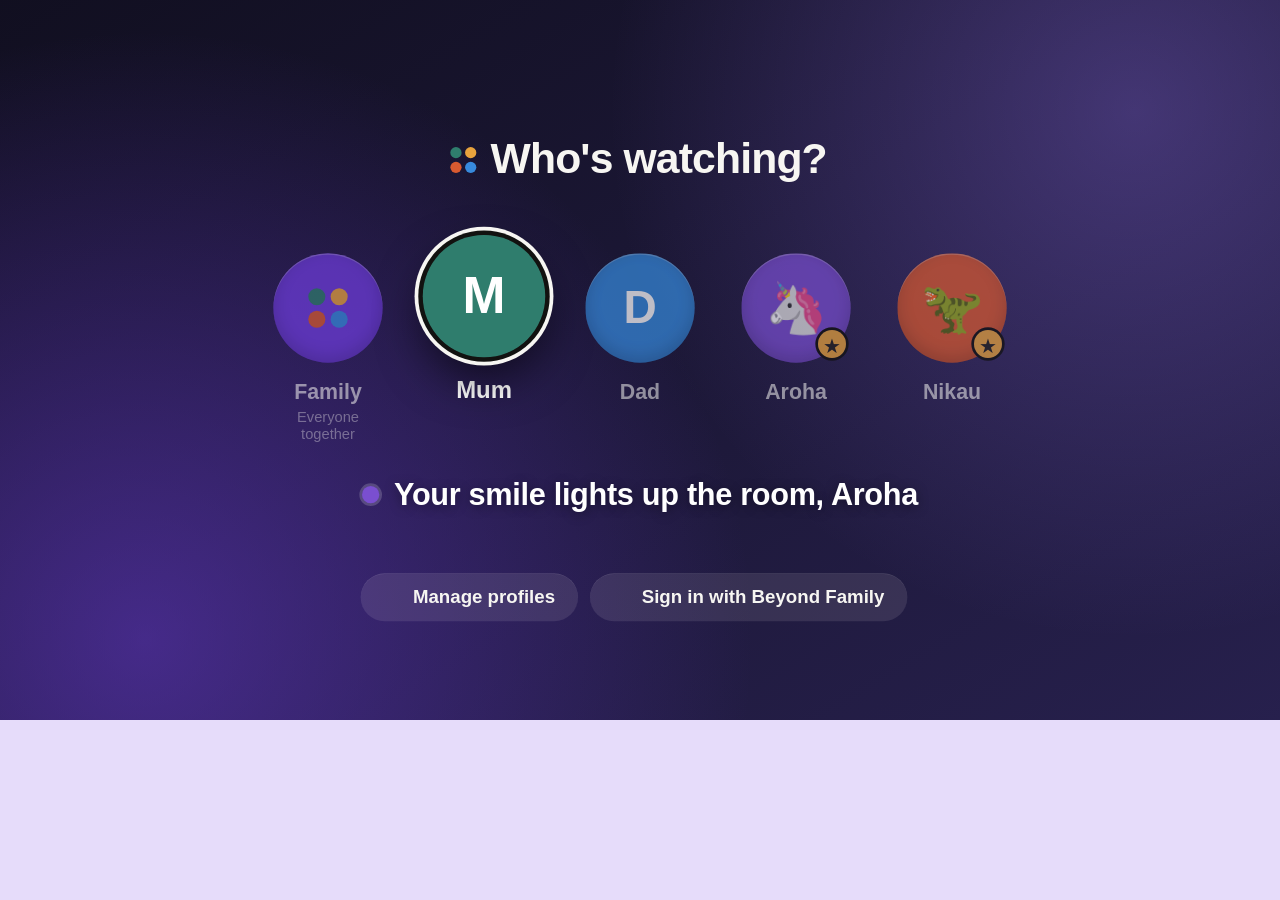
==== web/index.html @ 07143faf "Our week: a Sunday family recap on the TV, with a thank you for Mum (ADR 0075) Points and chore star" ====
<!doctype html>
<html lang="en">
<head>
<meta charset="utf-8">
<meta name="viewport" content="width=1920, height=1080">
<title>Beyond™ TV</title>
<link rel="stylesheet" href="home.css">
<link rel="stylesheet" href="beyond.css">
<link rel="stylesheet" href="table.css">
</head>
<body>
<div id="stage">
  <div id="sky" class="layer">
    <div class="grad day"></div>
    <div class="grad night"></div>
    <canvas id="bgA" width="48" height="27"></canvas>
    <canvas id="bgB" width="48" height="27"></canvas>
    <div class="veil"></div>
    <div class="sparks"><i class="s0" style="left:1636px;top:356px;-webkit-animation-delay:-8.0s;animation-delay:-8.0s"></i><i class="s1" style="left:211px;top:77px;-webkit-animation-delay:-5.3s;animation-delay:-5.3s"></i><i class="s2" style="left:907px;top:448px;-webkit-animation-delay:-4.8s;animation-delay:-4.8s"></i><i class="s0" style="left:306px;top:803px;-webkit-animation-delay:-1.7s;animation-delay:-1.7s"></i><i class="s1" style="left:950px;top:74px;-webkit-animation-delay:-2.0s;animation-delay:-2.0s"></i><i class="s2" style="left:971px;top:983px;-webkit-animation-delay:-0.2s;animation-delay:-0.2s"></i><i class="s0" style="left:215px;top:787px;-webkit-animation-delay:-4.5s;animation-delay:-4.5s"></i><i class="s1" style="left:80px;top:584px;-webkit-animation-delay:-5.6s;animation-delay:-5.6s"></i><i class="s2" style="left:923px;top:427px;-webkit-animation-delay:-6.9s;animation-delay:-6.9s"></i><i class="s0" style="left:461px;top:861px;-webkit-animation-delay:-0.3s;animation-delay:-0.3s"></i><i class="s1" style="left:795px;top:733px;-webkit-animation-delay:-1.5s;animation-delay:-1.5s"></i><i class="s2" style="left:482px;top:812px;-webkit-animation-delay:-3.3s;animation-delay:-3.3s"></i><i class="s0" style="left:1596px;top:940px;-webkit-animation-delay:-3.3s;animation-delay:-3.3s"></i><i class="s1" style="left:1211px;top:348px;-webkit-animation-delay:-5.9s;animation-delay:-5.9s"></i><i class="s2" style="left:683px;top:646px;-webkit-animation-delay:-0.8s;animation-delay:-0.8s"></i><i class="s0" style="left:1010px;top:241px;-webkit-animation-delay:-6.5s;animation-delay:-6.5s"></i><i class="s1" style="left:1249px;top:870px;-webkit-animation-delay:-4.0s;animation-delay:-4.0s"></i><i class="s2" style="left:1355px;top:227px;-webkit-animation-delay:-1.6s;animation-delay:-1.6s"></i></div>
    <svg class="hills" width="1920" height="300" viewBox="0 0 1920 300" preserveAspectRatio="none"><path class="far" d="M0 170 C 220 110 380 120 560 150 S 900 90 1120 120 S 1520 160 1700 110 S 1880 100 1920 120 L1920 300 L0 300 Z"/><path class="near" d="M0 230 C 260 180 460 210 700 200 S 1100 160 1340 190 S 1700 220 1920 180 L1920 300 L0 300 Z"/></svg>
    <div class="lift"></div>
  </div>
  <div id="home" class="layer">
    <div id="top" class="layer">
      <h1 id="title"></h1>
      <div id="tabs"></div>
      <div id="quotes"></div>
      <div id="buttons"></div>
      <div id="cards"></div>
      <div id="clock"><span class="time"></span><span class="date"></span></div>
      <div id="info"></div>
      <div id="kupu"></div>
      <div id="tonight" class="glass"></div>
      <div id="notes"></div>
    </div>
    <div id="platter"></div>
    <div id="tiles"></div>
  </div>
  <div id="drawer" class="layer"></div>
  <div id="apps" class="layer sheet"><h2></h2><div class="grid"></div></div>
  <div id="settings" class="layer sheet"><div class="box"></div></div>
  <div id="shelfedit" class="layer sheet"><div class="box"></div></div>
  <div id="saver" class="layer"></div>
  <div id="toast"></div>
</div>
<script src="config.js"></script>
<script src="coins.js"></script>
<script src="strings.js"></script>
<script src="tv.js"></script>
<script src="ui.js"></script>
<script src="warm.js"></script>
<script src="profiles.js"></script>
<script src="myworld.js"></script>
<script src="plex.js"></script>
<script src="family.js"></script>
<script src="notes.js"></script>
<script src="wall.js"></script>
<script src="ask.js"></script>
<script src="homehub.js"></script>
<script src="music.js"></script>
<script src="zones.js"></script>
<script src="data.js"></script>
<script src="checkin.js"></script>
<script src="chime.js"></script>
<script src="bedtime.js"></script>
<script src="skydata.js"></script>
<script src="sky.js"></script>
<script src="skylook.js"></script>
<script src="party.js"></script>
<script src="karaoke.js"></script>
<script src="livetv.js"></script>
<script src="games.js"></script>
<script src="find.js"></script>
<script src="sfx.js"></script>
<script src="table.js"></script>
<script src="ludo.js"></script>
<script src="chess.js"></script>
<script src="chesscoach.js"></script>
<script src="snap.js"></script>
<script src="laughs.js"></script>
<script src="arcade.js"></script>
<script src="rcland.js"></script>
<script src="builder.js"></script>
<script src="candy.js"></script>
<script src="lights.js"></script>
<script src="lunch.js"></script>
<script src="guides.js"></script>
<script src="tidy.js"></script>
<script src="scores.js"></script>
<script src="chores.js"></script>
<script src="morning.js"></script>
<script src="week.js"></script>
<script src="sleep.js"></script>
<script src="art.js"></script>
<script src="outside.js"></script>
<script src="pets.js"></script>
<script src="kupu.js"></script>
<script src="screentime.js"></script>
<script src="kidpicks.js"></script>
<script src="watched.js"></script>
<script src="home.js"></script>
</body>
</html>
---- web/home.css ----
/*
 * The home screen on a 1920 × 1080 stage, with the Android app's measurements (HomeView): the title and tabs at the top
 * left, icon-only glass buttons at the top right, three picks, and the glass shelf at the bottom; ↓ on the shelf opens
 * the drawer (inputs, shortcuts, weather, prices). Light by day, dark from sunset to sunrise.
 * No CSS variables, grid or backdrop-filter: older LG TVs (webOS 3 and 4) don't have them, and blur is too heavy for
 * their GPUs. Only transform and opacity animate.
 */
@font-face {
  font-family: 'Inter';
  src: url('fonts/InterVariable.ttf') format('truetype');
  font-weight: 100 900;
}
/* Sora: Beyond's display face, for titles and the clock. */
@font-face {
  font-family: 'Sora';
  src: url('fonts/SoraVariable.ttf') format('truetype');
  font-weight: 100 800;
}
.display { font-family: 'Sora', 'Inter', 'LG Smart UI', 'Helvetica Neue', Arial, sans-serif; }

html, body {
  margin: 0;
  padding: 0;
  width: 100%;
  height: 100%;
  overflow: hidden;
  background: #E6DCFA;
}

body {
  font-family: 'Inter', 'LG Smart UI', 'Helvetica Neue', Arial, sans-serif;
  color: #22221F;
  -webkit-font-smoothing: antialiased;
  cursor: default;
}

button { font: inherit; color: inherit; background: none; border: 0; padding: 0; margin: 0; outline: none; }

#stage {
  position: absolute;
  left: 0;
  top: 0;
  width: 1920px;
  height: 1080px;
  overflow: hidden;
  -webkit-transform-origin: 0 0;
  transform-origin: 0 0;
}

.layer { position: absolute; left: 0; top: 0; width: 1920px; height: 1080px; }

/* Symbols: Material Symbols as white PNGs, tinted by the background color. */
.sym {
  display: inline-block;
  -webkit-mask-size: contain;
  -webkit-mask-repeat: no-repeat;
  -webkit-mask-position: center;
  background-color: currentColor;
}

/* MARK: - Background: the first pick's photo, very blurred and almost white (almost black at night). */

#sky { background: #E6DCFA; }
#sky .grad { position: absolute; left: 0; top: 0; width: 100%; height: 100%; -webkit-transition: opacity 2s; transition: opacity 2s; }
/* Beyond's purple: soft white to lilac by day with violet light pooling in the corners; ink to plum at night. */
#sky .day {
  background: -webkit-radial-gradient(14% 92%, circle, rgba(110, 61, 219, 0.42), rgba(110, 61, 219, 0) 50%),
              -webkit-radial-gradient(88% 12%, circle, rgba(158, 123, 255, 0.45), rgba(158, 123, 255, 0) 42%),
              -webkit-linear-gradient(-60deg, #F6F2FF, #D3C2F7);
  background: radial-gradient(circle at 14% 92%, rgba(110, 61, 219, 0.42), rgba(110, 61, 219, 0) 50%),
              radial-gradient(circle at 88% 12%, rgba(158, 123, 255, 0.45), rgba(158, 123, 255, 0) 42%),
              linear-gradient(150deg, #F6F2FF, #D3C2F7);
}
#sky .night {
  background: -webkit-radial-gradient(14% 92%, circle, rgba(110, 61, 219, 0.5), rgba(110, 61, 219, 0) 50%),
              -webkit-radial-gradient(88% 12%, circle, rgba(158, 123, 255, 0.32), rgba(158, 123, 255, 0) 42%),
              -webkit-linear-gradient(-60deg, #0D0C18, #2C2458);
  background: radial-gradient(circle at 14% 92%, rgba(110, 61, 219, 0.5), rgba(110, 61, 219, 0) 50%),
              radial-gradient(circle at 88% 12%, rgba(158, 123, 255, 0.32), rgba(158, 123, 255, 0) 42%),
              linear-gradient(150deg, #0D0C18, #2C2458);
  opacity: 0;
}
/* Sparkles: tiny specks that drift up and twinkle (violet by day, white at night). Only transform and opacity move. */
#sky .sparks { position: absolute; left: 0; top: 0; width: 100%; height: 100%; overflow: hidden; }
#sky .sparks i {
  position: absolute; width: 6px; height: 6px; border-radius: 50%; background: #6E3DDB; opacity: 0;
  -webkit-animation: btv-spark 9s ease-in-out infinite; animation: btv-spark 9s ease-in-out infinite;
}
#sky .sparks i.s1 { width: 4px; height: 4px; background: #9E7BFF; -webkit-animation-duration: 12s; animation-duration: 12s; }
#sky .sparks i.s2 { width: 10px; height: 10px; background: #FFF; box-shadow: 0 0 12px 3px rgba(158, 123, 255, 0.6); -webkit-animation-duration: 15s; animation-duration: 15s; }
.night #sky .sparks i { background: #FFF; }
.night #sky .sparks i.s1 { background: #C9B6FF; }
@-webkit-keyframes btv-spark {
  0% { opacity: 0; -webkit-transform: translate3d(0, 0, 0) scale(0.6); }
  30% { opacity: 0.75; }
  50% { opacity: 0.25; -webkit-transform: translate3d(10px, -40px, 0) scale(1); }
  70% { opacity: 0.7; }
  100% { opacity: 0; -webkit-transform: translate3d(-6px, -90px, 0) scale(0.6); }
}
@keyframes btv-spark {
  0% { opacity: 0; transform: translate3d(0, 0, 0) scale(0.6); }
  30% { opacity: 0.75; }
  50% { opacity: 0.25; transform: translate3d(10px, -40px, 0) scale(1); }
  70% { opacity: 0.7; }
  100% { opacity: 0; transform: translate3d(-6px, -90px, 0) scale(0.6); }
}
#sky canvas { position: absolute; left: -4%; top: -4%; width: 108%; height: 108%; opacity: 0; -webkit-transition: opacity 0.8s; transition: opacity 0.8s; }
#sky canvas.on { opacity: 1; }
#sky .veil { position: absolute; left: 0; top: 0; width: 100%; height: 100%; background: rgba(244, 240, 255, 0.74); -webkit-transition: background-color 2s, opacity 0.8s; transition: background-color 2s, opacity 0.8s; opacity: 0.2; }
/* The veil softens a photo; with no photo the purple shows through nearly whole. */
#sky canvas.on ~ .veil { opacity: 1; }
#sky .lift { position: absolute; left: 0; top: 0; width: 100%; height: 100%; background: #FFF; opacity: 0; -webkit-transition: opacity 0.45s, background-color 2s; transition: opacity 0.45s, background-color 2s; }
.night #sky .day { opacity: 0; }
.night #sky .night { opacity: 1; }
.night #sky .veil { background: rgba(13, 12, 24, 0.78); }
.night #sky .lift { background: #000; }
.drawer-open #sky .lift { opacity: 0.32; }
.night.drawer-open #sky .lift { opacity: 0.42; }

/* MARK: - Moving parts: the top fades and everything rises when the drawer opens. */

/* Each part is its own stack, so a focused tile (z-index) never shows over the drawer, a sheet or the screensaver. */
#home { z-index: 1; }
#drawer { z-index: 2; }
.sheet { z-index: 3; }
#saver { z-index: 4; }

#home, #drawer {
  -webkit-transition: -webkit-transform 0.55s cubic-bezier(0.32, 0.72, 0.2, 1), opacity 0.4s;
  transition: transform 0.55s cubic-bezier(0.32, 0.72, 0.2, 1), opacity 0.4s;
}
.drawer-open #home { -webkit-transform: translateY(-560px); transform: translateY(-560px); }
#top { -webkit-transition: opacity 0.3s; transition: opacity 0.3s; }
.drawer-open #top { opacity: 0; }
#drawer { -webkit-transform: translateY(560px); transform: translateY(560px); opacity: 0; }
.drawer-open #drawer { -webkit-transform: none; transform: none; opacity: 1; }

/* MARK: - Title and tabs */

#title {
  position: absolute;
  left: 76px;
  top: 52px;
  margin: 0;
  font-size: 76px;
  font-weight: 600;
  letter-spacing: 0.004em;
  line-height: 1;
  white-space: nowrap;
  color: #22221F;
  -webkit-transition: color 2s;
  transition: color 2s;
}

#tabs { position: absolute; left: 54px; top: 158px; height: 68px; white-space: nowrap; }
.tab {
  position: relative;
  display: inline-block;
  height: 68px;
  padding: 0 26px;
  margin-right: 4px;
  border-radius: 34px;
  font-size: 30px;
  font-weight: 500;
  line-height: 68px;
  color: #55534B;
  -webkit-transition: -webkit-transform 0.3s cubic-bezier(0.2, 0.9, 0.3, 1.2), background-color 0.25s, box-shadow 0.3s, color 0.25s;
  transition: transform 0.3s cubic-bezier(0.2, 0.9, 0.3, 1.2), background-color 0.25s, box-shadow 0.3s, color 0.25s;
}
.tab.on { font-weight: 600; color: #22221F; }
.tab.focus {
  background: #FFF;
  color: #22221F;
  -webkit-transform: scale(1.05);
  transform: scale(1.05);
  box-shadow: 0 8px 26px rgba(0, 0, 0, 0.22);
}
.night #title, .night .tab.on { color: #F7F6F2; }
.night .tab { color: rgba(247, 246, 242, 0.62); }
.night .tab.focus { color: #22221F; box-shadow: 0 8px 26px rgba(0, 0, 0, 0.4); }

/* Crypto quotes at the right end of the tab row: a quiet detail. */
#quotes {
  position: absolute;
  right: 80px;
  top: 178px;
  height: 28px;
  font-size: 21px;
  line-height: 28px;
  color: #8A877D;
  white-space: nowrap;
  -webkit-transition: opacity 0.25s;
  transition: opacity 0.25s;
  font-feature-settings: 'tnum';
}
#quotes .q { display: inline-block; margin-left: 24px; }
#quotes .kupu b { font-weight: 600; color: #55534B; }
.night #quotes .kupu b { color: rgba(247, 246, 242, 0.85); }
#quotes svg { width: 15px; height: 15px; vertical-align: -1px; margin-right: 6px; fill: rgba(138, 135, 125, 0.7); }
#quotes.hide { opacity: 0; }
.night #quotes { color: rgba(247, 246, 242, 0.62); }
.night #quotes svg { fill: rgba(247, 246, 242, 0.55); }

/* Live TV, HDMI Inputs and Settings: glass circles; the focused one turns white, with its name below. */
.round {
  position: absolute;
  top: 69px;
  width: 68px;
  height: 68px;
  border-radius: 34px;
  background: -webkit-linear-gradient(top, rgba(255, 255, 255, 0.78), rgba(255, 255, 255, 0.5));
  background: linear-gradient(rgba(255, 255, 255, 0.78), rgba(255, 255, 255, 0.5));
  box-shadow: 0 6px 26px rgba(0, 0, 0, 0.1), inset 0 1px 0 rgba(255, 255, 255, 0.9), inset 0 0 0 1px rgba(255, 255, 255, 0.5);
  color: #22221F;
  -webkit-transition: -webkit-transform 0.3s cubic-bezier(0.2, 0.9, 0.3, 1.2), box-shadow 0.3s, background-color 0.25s;
  transition: transform 0.3s cubic-bezier(0.2, 0.9, 0.3, 1.2), box-shadow 0.3s, background-color 0.25s;
}
.round .sym { position: absolute; left: 20px; top: 20px; width: 28px; height: 28px; }
.round.focus { background: #FFF; -webkit-transform: scale(1.1); transform: scale(1.1); box-shadow: 0 14px 30px rgba(0, 0, 0, 0.24); }
.round .tip {
  position: absolute;
  top: 88px;
  left: 50%;
  width: 300px;
  margin-left: -150px;
  text-align: center;
  font-size: 23px;
  font-weight: 600;
  white-space: nowrap;
  opacity: 0;
  -webkit-transition: opacity 0.2s;
  transition: opacity 0.2s;
}
.round.me { width: auto; padding-right: 26px; white-space: nowrap; }
.round.me .who { display: inline-block; vertical-align: top; line-height: 68px; margin-left: 10px; font-size: 26px; font-weight: 600; }
.round.last .tip { left: auto; right: -10px; margin-left: 0; text-align: right; }
.round.focus .tip { opacity: 1; }
.night .round {
  background: -webkit-linear-gradient(top, rgba(44, 44, 40, 0.8), rgba(20, 20, 18, 0.62));
  background: linear-gradient(rgba(44, 44, 40, 0.8), rgba(20, 20, 18, 0.62));
  box-shadow: 0 6px 26px rgba(0, 0, 0, 0.3), inset 0 1px 0 rgba(255, 255, 255, 0.14), inset 0 0 0 1px rgba(255, 255, 255, 0.08);
  color: rgba(255, 255, 255, 0.92);
}
.night .round.focus { background: #FFF; color: #22221F; }
.night .round.focus .tip { color: #F7F6F2; }

/* MARK: - Picks: a wide card and two tall ones; focused, a card grows 5%, rises and its edge lights up. */

.card {
  position: absolute;
  top: 262px;
  height: 442px;
  -webkit-transition: -webkit-transform 0.32s cubic-bezier(0.2, 0.9, 0.3, 1.15);
  transition: transform 0.32s cubic-bezier(0.2, 0.9, 0.3, 1.15);
}
.card .img {
  position: absolute;
  left: 0;
  top: 0;
  width: 100%;
  height: 100%;
  border-radius: 18px;
  overflow: hidden;
  background-color: #E4E1D8;
  background-size: cover;
  background-position: center;
  box-shadow: 0 10px 30px rgba(0, 0, 0, 0.14);
  -webkit-transition: box-shadow 0.32s;
  transition: box-shadow 0.32s;
}
.card .img::after {
  content: '';
  position: absolute;
  left: 0;
  top: 0;
  right: 0;
  bottom: 0;
  border-radius: 18px;
  box-shadow: inset 0 0 0 2.5px rgba(255, 255, 255, 0.85);
  background: -webkit-linear-gradient(-60deg, rgba(255, 255, 255, 0.22), rgba(255, 255, 255, 0) 55%);
  background: linear-gradient(150deg, rgba(255, 255, 255, 0.22), rgba(255, 255, 255, 0) 55%);
  opacity: 0;
  -webkit-transition: opacity 0.25s;
  transition: opacity 0.25s;
}
.card.focus { -webkit-transform: translateY(-6px) scale(1.05); transform: translateY(-6px) scale(1.05); z-index: 2; }
.card.focus .img { box-shadow: 0 24px 46px rgba(0, 0, 0, 0.34); }
.card.focus .img::after { opacity: 1; }
.card .name {
  position: absolute;
  left: 0;
  top: 464px;
  max-width: 100%;
  overflow: hidden;
  text-overflow: ellipsis;
  white-space: nowrap;
  font-size: 31px;
  font-weight: 600;
  letter-spacing: 0.012em;
  color: #22221F;
  -webkit-transition: color 2s;
  transition: color 2s;
}
.card .meta {
  position: absolute;
  left: 0;
  top: 506px;
  max-width: 100%;
  overflow: hidden;
  text-overflow: ellipsis;
  white-space: nowrap;
  font-size: 25px;
  font-weight: 500;
  color: #55534B;
}
.night .card .img { background-color: #2E2E2A; box-shadow: 0 10px 30px rgba(0, 0, 0, 0.32); }
.night .card .name { color: #F7F6F2; }
.night .card .meta { color: rgba(247, 246, 242, 0.62); }

/* Without a TMDB key (or picks yet): the date and the time instead of the cards. */
#clock {
  position: absolute;
  left: 76px;
  top: 300px;
  font-size: 176px;
  font-weight: 200;
  letter-spacing: -0.01em;
  line-height: 1;
  color: #22221F;
  display: none;
}
#clock .date { display: block; font-size: 40px; font-weight: 500; letter-spacing: 0; margin-top: 18px; color: #55534B; }
.no-picks #clock { display: block; }
.night #clock { color: #F7F6F2; }
.night #clock .date { color: rgba(247, 246, 242, 0.62); }

/* MARK: - Shelf: the glass bar with the apps, each in its brand color; focused, a tile grows 20% and rises. */

#platter {
  position: absolute;
  top: 814px;
  height: 206px;
  border-radius: 62px;
  background: -webkit-linear-gradient(top, rgba(255, 255, 255, 0.62), rgba(255, 255, 255, 0.4));
  background: linear-gradient(rgba(255, 255, 255, 0.62), rgba(255, 255, 255, 0.4));
  box-shadow: 0 18px 40px rgba(0, 0, 0, 0.12), inset 0 1.5px 0 rgba(255, 255, 255, 0.95), inset 0 0 0 1px rgba(255, 255, 255, 0.55);
}
.night #platter {
  background: -webkit-linear-gradient(top, rgba(38, 38, 34, 0.72), rgba(20, 20, 18, 0.6));
  background: linear-gradient(rgba(38, 38, 34, 0.72), rgba(20, 20, 18, 0.6));
  box-shadow: 0 18px 40px rgba(0, 0, 0, 0.32), inset 0 1.5px 0 rgba(255, 255, 255, 0.14), inset 0 0 0 1px rgba(255, 255, 255, 0.08);
}

.tile {
  position: absolute;
  top: 854px;
  height: 126px;
  border-radius: 30px;
  overflow: hidden;
  color: #FFF;
  box-shadow: 0 4px 22px rgba(0, 0, 0, 0.14);
  -webkit-transition: -webkit-transform 0.3s cubic-bezier(0.2, 0.9, 0.3, 1.2), box-shadow 0.3s;
  transition: transform 0.3s cubic-bezier(0.2, 0.9, 0.3, 1.2), box-shadow 0.3s;
}
.tile img { position: absolute; left: 50%; top: 50%; max-width: 78%; max-height: 78%; -webkit-transform: translate(-50%, -50%); transform: translate(-50%, -50%); }
.tile .word {
  position: absolute;
  left: 8%;
  right: 8%;
  top: 50%;
  margin-top: -20px;
  height: 40px;
  line-height: 40px;
  text-align: center;
  font-size: 30px;
  font-weight: 700;
  letter-spacing: -0.01em;
  white-space: nowrap;
  overflow: hidden;
  text-overflow: ellipsis;
}
.tile::after {
  content: '';
  position: absolute;
  left: 0;
  top: 0;
  right: 0;
  height: 50%;
  background: -webkit-linear-gradient(top, rgba(255, 255, 255, 0.1), rgba(255, 255, 255, 0));
  background: linear-gradient(rgba(255, 255, 255, 0.1), rgba(255, 255, 255, 0));
  opacity: 0;
  -webkit-transition: opacity 0.25s;
  transition: opacity 0.25s;
}
.tile.focus { -webkit-transform: scale(1.2); transform: scale(1.2); box-shadow: 0 18px 40px rgba(0, 0, 0, 0.34); z-index: 2; }
.tile.focus::after { opacity: 1; }
.night .tile { box-shadow: 0 4px 22px rgba(0, 0, 0, 0.3); }
/* The app's name under its icon, like an iPad: soft at rest, full ink and a little lower when the icon grows. */
.tile-name {
  position: absolute; height: 30px; line-height: 30px; text-align: center; font-size: 21px; font-weight: 500;
  color: #55534B; white-space: nowrap; overflow: hidden; text-overflow: ellipsis;
  -webkit-transition: -webkit-transform 0.3s cubic-bezier(0.2, 0.9, 0.3, 1.2), color 0.25s;
  transition: transform 0.3s cubic-bezier(0.2, 0.9, 0.3, 1.2), color 0.25s;
}
.tile.focus + .tile-name { color: #22221F; font-weight: 600; -webkit-transform: translateY(14px); transform: translateY(14px); }
.night .tile-name { color: rgba(255, 255, 255, 0.72); }
.night .tile.focus + .tile-name { color: #FFF; }
.night .tile.focus { box-shadow: 0 18px 40px rgba(0, 0, 0, 0.6); }

/* MARK: - Drawer: inputs and shortcuts, weather, prices */

.row-title { position: absolute; top: 494px; font-size: 25px; font-weight: 600; color: #55534B; white-space: nowrap; }
.night .row-title { color: rgba(255, 255, 255, 0.7); }

.glass {
  background: -webkit-linear-gradient(top, rgba(255, 255, 255, 0.86), rgba(255, 255, 255, 0.66));
  background: linear-gradient(rgba(255, 255, 255, 0.86), rgba(255, 255, 255, 0.66));
  box-shadow: 0 10px 30px rgba(0, 0, 0, 0.1), inset 0 1.5px 0 rgba(255, 255, 255, 0.95), inset 0 0 0 1px rgba(255, 255, 255, 0.5);
}
.night .glass {
  background: -webkit-linear-gradient(top, rgba(42, 42, 38, 0.78), rgba(20, 20, 18, 0.64));
  background: linear-gradient(rgba(42, 42, 38, 0.78), rgba(20, 20, 18, 0.64));
  box-shadow: 0 10px 30px rgba(0, 0, 0, 0.3), inset 0 1.5px 0 rgba(255, 255, 255, 0.12), inset 0 0 0 1px rgba(255, 255, 255, 0.07);
}

.key {
  position: absolute;
  top: 540px;
  height: 126px;
  border-radius: 20px;
  text-align: center;
  color: #22221F;
  -webkit-transition: -webkit-transform 0.28s cubic-bezier(0.2, 0.9, 0.3, 1.2), box-shadow 0.28s, background-color 0.2s;
  transition: transform 0.28s cubic-bezier(0.2, 0.9, 0.3, 1.2), box-shadow 0.28s, background-color 0.2s;
}
.key .sym { position: absolute; left: 50%; top: 33px; width: 34px; height: 34px; margin-left: -17px; }
.key .label { position: absolute; left: 8px; right: 8px; top: 82px; font-size: 23px; font-weight: 500; white-space: nowrap; overflow: hidden; text-overflow: ellipsis; }
.key.off { color: #8A877D; }
.key.focus { background: #F7F6F2; color: #22221F; -webkit-transform: scale(1.07); transform: scale(1.07); box-shadow: 0 16px 34px rgba(0, 0, 0, 0.42); z-index: 2; }
.night .key { color: rgba(255, 255, 255, 0.95); }
.night .key.off { color: rgba(255, 255, 255, 0.42); }
.night .key.focus { color: #22221F; }

.panel { position: absolute; top: 708px; height: 300px; border-radius: 30px; overflow: hidden; color: #22221F; }
.night .panel { color: #F7F6F2; }
.panel .head { position: absolute; left: 34px; top: 30px; font-size: 25px; font-weight: 600; color: #55534B; white-space: nowrap; }
.panel .side { position: absolute; right: 34px; top: 33px; font-size: 21px; font-weight: 500; color: #8A877D; white-space: nowrap; }
.night .panel .head { color: rgba(255, 255, 255, 0.7); }
.night .panel .side { color: rgba(255, 255, 255, 0.6); }

#weather .now { position: absolute; left: 34px; top: 82px; height: 100px; white-space: nowrap; }
#weather .now .sym { width: 56px; height: 56px; vertical-align: 12px; margin-right: 18px; }
#weather .now .temp { font-size: 100px; font-weight: 300; line-height: 100px; font-feature-settings: 'tnum'; }
#weather .cond { position: absolute; left: 34px; top: 192px; font-size: 29px; font-weight: 500; white-space: nowrap; }
#weather .range { position: absolute; left: 34px; top: 236px; font-size: 23px; font-weight: 500; color: #55534B; white-space: nowrap; font-feature-settings: 'tnum'; }
#weather .split { position: absolute; left: 391px; top: 34px; bottom: 34px; width: 2px; background: rgba(0, 0, 0, 0.1); }
#weather .hours { position: absolute; left: 422px; right: 30px; top: 74px; height: 140px; }
#weather .hour { position: absolute; top: 0; text-align: center; font-feature-settings: 'tnum'; }
#weather .hour .t { font-size: 22px; font-weight: 500; color: #55534B; }
#weather .hour .sym { display: block; width: 30px; height: 30px; margin: 22px auto 18px; }
#weather .hour .d { font-size: 26px; font-weight: 500; }
#weather .sun { position: absolute; left: 422px; top: 236px; font-size: 23px; font-weight: 500; color: #55534B; white-space: nowrap; }
#weather .sun .sym { width: 22px; height: 22px; vertical-align: -3px; margin-right: 10px; }
#weather .sun span { margin-right: 36px; }
.night #weather .range, .night #weather .hour .t, .night #weather .sun { color: rgba(255, 255, 255, 0.68); }
.night #weather .split { background: rgba(255, 255, 255, 0.14); }

#prices .coin { position: absolute; left: 34px; right: 34px; height: 40px; font-size: 29px; font-weight: 500; white-space: nowrap; }
#prices .coin svg { position: absolute; left: 2px; top: 6px; width: 26px; height: 26px; fill: #55534B; }
#prices .coin .n { position: absolute; left: 50px; top: 0; }
#prices .coin .p { position: absolute; right: 128px; top: 1px; font-size: 26px; font-feature-settings: 'tnum'; }
#prices .coin .c { position: absolute; right: 0; top: 2px; width: 108px; height: 34px; line-height: 34px; border-radius: 17px; text-align: center; font-size: 21px; font-weight: 600; font-feature-settings: 'tnum'; }
#prices .up { color: #248A3D; background: rgba(36, 138, 61, 0.2); }
#prices .down { color: #D70015; background: rgba(215, 0, 21, 0.2); }
.night #prices .coin svg { fill: rgba(255, 255, 255, 0.8); }
.night #prices .up { color: #30D158; background: rgba(48, 209, 88, 0.2); }
.night #prices .down { color: #FF453A; background: rgba(255, 69, 58, 0.2); }

/* MARK: - Sheets over the home screen: All Apps, Settings, Shelf */

.sheet {
  background: rgba(0, 0, 0, 0.66);
  color: #FFF;
  opacity: 0;
  visibility: hidden;
  -webkit-transform: scale(1.04);
  transform: scale(1.04);
  -webkit-transition: opacity 0.35s, -webkit-transform 0.45s cubic-bezier(0.2, 0.9, 0.3, 1), visibility 0s 0.45s;
  transition: opacity 0.35s, transform 0.45s cubic-bezier(0.2, 0.9, 0.3, 1), visibility 0s 0.45s;
}
.sheet.open { opacity: 1; visibility: visible; -webkit-transform: none; transform: none; -webkit-transition-delay: 0s; transition-delay: 0s; }
.sheet h2 { position: absolute; left: 0; right: 0; top: 84px; margin: 0; text-align: center; font-size: 40px; font-weight: 600; }

#apps .grid { position: absolute; left: 0; top: 0; width: 1920px; -webkit-transition: -webkit-transform 0.4s cubic-bezier(0.2, 0.9, 0.3, 1); transition: transform 0.4s cubic-bezier(0.2, 0.9, 0.3, 1); }
.cell { position: absolute; width: 300px; height: 169px; }
.cell .face {
  position: absolute;
  left: 0;
  top: 0;
  width: 300px;
  height: 169px;
  border-radius: 22px;
  overflow: hidden;
  box-shadow: inset 0 0 0 2px rgba(255, 255, 255, 0.08);
  -webkit-transition: -webkit-transform 0.28s cubic-bezier(0.2, 0.9, 0.3, 1.2), box-shadow 0.28s;
  transition: transform 0.28s cubic-bezier(0.2, 0.9, 0.3, 1.2), box-shadow 0.28s;
}
.cell .face img { position: absolute; left: 50%; top: 50%; max-width: 70%; max-height: 60%; -webkit-transform: translate(-50%, -50%); transform: translate(-50%, -50%); }
.cell .face .word { position: absolute; left: 6%; right: 6%; top: 50%; margin-top: -22px; height: 44px; line-height: 44px; text-align: center; font-size: 32px; font-weight: 700; white-space: nowrap; overflow: hidden; text-overflow: ellipsis; color: #FFF; }
.cell .label { position: absolute; left: 0; right: 0; top: 186px; text-align: center; font-size: 24px; font-weight: 500; color: rgba(255, 255, 255, 0.6); white-space: nowrap; overflow: hidden; text-overflow: ellipsis; }
.cell.focus .face { -webkit-transform: scale(1.08); transform: scale(1.08); box-shadow: 0 16px 34px rgba(0, 0, 0, 0.55), inset 0 0 0 2px rgba(255, 255, 255, 0.4); }
.cell.focus .label { color: #FFF; }

#settings .box, #shelfedit .box {
  position: absolute;
  left: 560px;
  top: 150px;
  width: 800px;
  border-radius: 40px;
  padding: 30px 30px 26px;
  box-sizing: border-box;
  background: -webkit-linear-gradient(top, rgba(40, 40, 36, 0.96), rgba(22, 22, 20, 0.97));
  background: linear-gradient(rgba(40, 40, 36, 0.96), rgba(22, 22, 20, 0.97));
  box-shadow: 0 40px 90px rgba(0, 0, 0, 0.6), inset 0 1px 0 rgba(255, 255, 255, 0.14), inset 0 0 0 1px rgba(255, 255, 255, 0.08);
}
.box .title { font-size: 38px; font-weight: 700; padding: 6px 18px 18px; letter-spacing: -0.01em; }
.box .title .sym { width: 36px; height: 36px; vertical-align: -5px; margin-right: 14px; color: rgba(255, 255, 255, 0.85); }
.box .list { position: relative; overflow: hidden; }
.box .rows { -webkit-transition: -webkit-transform 0.3s cubic-bezier(0.2, 0.9, 0.3, 1); transition: transform 0.3s cubic-bezier(0.2, 0.9, 0.3, 1); }
.box .row { position: relative; height: 70px; margin-bottom: 8px; border-radius: 20px; font-size: 30px; font-weight: 600; line-height: 70px; padding: 0 24px; white-space: nowrap; -webkit-transition: background-color 0.18s; transition: background-color 0.18s; }
.box .row.focus { background: rgba(255, 255, 255, 0.13); box-shadow: inset 0 1px 0 rgba(255, 255, 255, 0.14); }
.box .row .value { position: absolute; right: 24px; top: 0; color: rgba(255, 255, 255, 0.92); font-weight: 500; }
.box .row .value .chev { color: rgba(255, 255, 255, 0.35); margin: 0 10px; }
.box .row.dim { color: rgba(255, 255, 255, 0.4); }
.box .hint { padding: 14px 18px 0; font-size: 22px; font-weight: 500; color: rgba(255, 255, 255, 0.5); }
.toggle { position: absolute; right: 24px; top: 13px; width: 78px; height: 44px; border-radius: 22px; background: #4A4A44; -webkit-transition: background-color 0.2s; transition: background-color 0.2s; }
.toggle::after { content: ''; position: absolute; left: 4px; top: 4px; width: 36px; height: 36px; border-radius: 18px; background: #FFF; box-shadow: 0 2px 6px rgba(0, 0, 0, 0.35); -webkit-transition: -webkit-transform 0.2s; transition: transform 0.2s; }
.toggle.on { background: #6E3DDB; }
.toggle.on::after { -webkit-transform: translateX(34px); transform: translateX(34px); }

/* MARK: - Screensaver: the picks' photos, slowly moving, and a clock */

#saver { background: #000; opacity: 0; visibility: hidden; -webkit-transition: opacity 1.2s, visibility 0s 1.2s; transition: opacity 1.2s, visibility 0s 1.2s; }
#saver.on { opacity: 1; visibility: visible; -webkit-transition-delay: 0s; transition-delay: 0s; }
#saver .photo { position: absolute; left: 0; top: 0; width: 1920px; height: 1080px; background-size: cover; background-position: center; opacity: 0; -webkit-transition: opacity 2.4s, -webkit-transform 24s linear; transition: opacity 2.4s, transform 24s linear; }
#saver .photo.on { opacity: 1; }
#saver .shade { position: absolute; left: 0; right: 0; bottom: 0; height: 520px; background: -webkit-linear-gradient(top, rgba(0, 0, 0, 0), rgba(0, 0, 0, 0.55)); background: linear-gradient(rgba(0, 0, 0, 0), rgba(0, 0, 0, 0.55)); }
#saver .clock {
  position: absolute;
  left: 80px;
  bottom: 90px;
  padding: 26px 46px 30px;
  border-radius: 46px;
  color: #FFF;
  background: -webkit-linear-gradient(top, rgba(255, 255, 255, 0.22), rgba(255, 255, 255, 0.1));
  background: linear-gradient(rgba(255, 255, 255, 0.22), rgba(255, 255, 255, 0.1));
  box-shadow: 0 30px 70px rgba(0, 0, 0, 0.35), inset 0 1.5px 0 rgba(255, 255, 255, 0.4), inset 0 0 0 1px rgba(255, 255, 255, 0.18);
  white-space: nowrap;
}
#saver .clock .time { font-size: 150px; font-weight: 300; line-height: 1; letter-spacing: -0.02em; font-feature-settings: 'tnum'; }
#saver .clock .date { margin-top: 10px; font-size: 34px; font-weight: 500; color: rgba(255, 255, 255, 0.82); }
#saver .clock .kupu { margin-top: 16px; font-size: 26px; font-weight: 500; color: rgba(255, 255, 255, 0.72); }
#saver .clock .kupu b { font-weight: 600; color: #FFF; }
#saver .clock .title { margin-top: 18px; font-size: 26px; font-weight: 500; color: rgba(255, 255, 255, 0.65); }

/* The house noticeboard: today, beside the clock, when the household switched it on in Beyond Family. */
#saver .board {
  position: absolute;
  right: 80px;
  bottom: 90px;
  width: 660px;
  padding: 30px 40px 32px;
  border-radius: 40px;
  color: #FFF;
  opacity: 0;
  background: -webkit-linear-gradient(top, rgba(255, 255, 255, 0.22), rgba(255, 255, 255, 0.1));
  background: linear-gradient(rgba(255, 255, 255, 0.22), rgba(255, 255, 255, 0.1));
  box-shadow: 0 30px 70px rgba(0, 0, 0, 0.35), inset 0 1.5px 0 rgba(255, 255, 255, 0.4), inset 0 0 0 1px rgba(255, 255, 255, 0.18);
  -webkit-transition: opacity 1.2s;
  transition: opacity 1.2s;
}
#saver .board.on { opacity: 1; }
#saver .board .head { font-size: 36px; font-weight: 600; margin-bottom: 14px; }
#saver .board .bday { font-size: 28px; font-weight: 600; color: #F2C27A; margin-bottom: 10px; }
#saver .board .row { position: relative; padding-left: 150px; margin: 8px 0; font-size: 27px; line-height: 1.3; }
#saver .board .when { position: absolute; left: 0; top: 0; width: 118px; color: rgba(255, 255, 255, 0.7); font-feature-settings: 'tnum'; }
#saver .board .dot { position: absolute; left: 124px; top: 12px; width: 14px; height: 14px; border-radius: 7px; }
#saver .board .what { display: block; overflow: hidden; text-overflow: ellipsis; white-space: nowrap; }
#saver .board .more { color: rgba(255, 255, 255, 0.65); }
#saver .board .tea, #saver .board .note { margin-top: 14px; font-size: 26px; line-height: 1.35; color: rgba(255, 255, 255, 0.88); }
#saver .board .tea b, #saver .board .note b { font-weight: 600; color: #FFF; }
#saver .board .note { overflow: hidden; display: -webkit-box; -webkit-line-clamp: 2; -webkit-box-orient: vertical; }

/* MARK: - Toast */

#toast {
  position: absolute;
  left: 50%;
  top: 64px;
  max-width: 820px;
  -webkit-transform: translate(-50%, -16px);
  transform: translate(-50%, -16px);
  padding: 18px 30px;
  border-radius: 32px;
  font-size: 26px;
  font-weight: 500;
  line-height: 1.3;
  color: rgba(255, 255, 255, 0.95);
  background: rgba(20, 20, 18, 0.86);
  box-shadow: 0 16px 40px rgba(0, 0, 0, 0.35), inset 0 1px 0 rgba(255, 255, 255, 0.14);
  opacity: 0;
  -webkit-transition: opacity 0.3s, -webkit-transform 0.3s;
  transition: opacity 0.3s, transform 0.3s;
  z-index: 50;
}
#toast.on { opacity: 1; -webkit-transform: translate(-50%, 0); transform: translate(-50%, 0); }

/* The Magic Remote's pointer: no text selection, no outlines. */
* { -webkit-user-select: none; user-select: none; -webkit-tap-highlight-color: transparent; }

/* MARK: - Beyond: Sora for the big type, and focus is Beyond TV's violet, with a lilac glow. */

#title, #clock, .sheet h2, .box .title, #saver .clock .time, #weather .now .temp {
  font-family: 'Sora', 'Inter', 'LG Smart UI', 'Helvetica Neue', Arial, sans-serif;
}
#title { font-weight: 700; letter-spacing: -0.01em; }
#clock { font-weight: 200; letter-spacing: -0.03em; }
.tab.focus, .round.focus { color: #6135D6; }
.night .tab.focus, .night .round.focus { color: #6135D6; }
.tile.focus { box-shadow: 0 18px 40px rgba(97, 53, 214, 0.38), 0 0 0 4px #F7F6F2, 0 0 0 8px #6E3DDB, 0 0 40px 10px rgba(158, 123, 255, 0.55); }
.night .tile.focus { box-shadow: 0 18px 40px rgba(0, 0, 0, 0.6), 0 0 0 4px #0D0C18, 0 0 0 8px #9E7BFF, 0 0 44px 12px rgba(158, 123, 255, 0.45); }
.card .img::after { box-shadow: inset 0 0 0 4px #6E3DDB; }
.night .card .img::after { box-shadow: inset 0 0 0 4px #9E7BFF; }
.cell.focus .face { box-shadow: 0 16px 34px rgba(0, 0, 0, 0.55), inset 0 0 0 4px #9E7BFF; }

/* The four dots: Beyond's mark, beside the name on the screensaver and in the settings. */
.dots { display: inline-block; position: relative; width: 30px; height: 30px; vertical-align: -4px; }
.dots i { position: absolute; width: 13px; height: 13px; border-radius: 7px; }
.dots i.a { left: 0; top: 0; background: #2F7D6D; }
.dots i.b { right: 0; top: 0; background: #E8A33D; }
.dots i.c { left: 0; bottom: 0; background: #D85A30; }
.dots i.d { right: 0; bottom: 0; background: #378ADD; }
.lockup { font-family: 'Sora', 'Inter', Arial, sans-serif; font-weight: 700; white-space: nowrap; }
.lockup .dots { margin-right: 14px; }
#saver .brand { position: absolute; left: 84px; top: 70px; font-size: 34px; color: rgba(247, 246, 242, 0.92); }
.key.focus { box-shadow: 0 16px 34px rgba(0, 0, 0, 0.42), 0 0 0 4px #9E7BFF; }

/* The four dots on the Talk to Beyond button breathe: six breaths a minute, each dot a little after the one before,
   round the square. Transform and opacity only, so old TVs animate it on the GPU. */
.round .dots { position: absolute; left: 19px; top: 19px; }
.round .dots i { -webkit-animation: btv-breathe 10s ease-in-out infinite; animation: btv-breathe 10s ease-in-out infinite; }
.round .dots i.b { -webkit-animation-delay: 0.9s; animation-delay: 0.9s; }
.round .dots i.d { -webkit-animation-delay: 1.8s; animation-delay: 1.8s; }
.round .dots i.c { -webkit-animation-delay: 2.7s; animation-delay: 2.7s; }
@-webkit-keyframes btv-breathe { 0%, 100% { -webkit-transform: scale(0.9); } 40% { -webkit-transform: scale(1.05); } }
@keyframes btv-breathe { 0%, 100% { transform: scale(0.9); } 40% { transform: scale(1.05); } }
@media (prefers-reduced-motion: reduce) { .round .dots i { -webkit-animation: none; animation: none; } }
.bt-talk { background: rgba(13, 12, 24, 0.94); }
.bt-talk .bt-box { position: absolute; left: 0; right: 0; top: 120px; text-align: center; }
.bt-talk .bt-keyboard { margin: 40px auto 0; }

/* Earn your screen: the jobs still to do before a kid's apps open. */
.bt-jobs { background: rgba(13, 12, 24, 0.94); }
.bt-jobs .bt-box { position: absolute; left: 0; right: 0; top: 140px; text-align: center; }
.bt-jobs-list { margin: 44px auto 0; width: 900px; text-align: left; }
.bt-job {
  margin-top: 16px; padding: 24px 32px 24px 84px; border-radius: 28px; position: relative;
  background: rgba(247, 246, 242, 0.08); font-size: 36px; font-weight: 600; color: #F7F6F2;
}
.bt-job::before {
  content: ''; position: absolute; left: 30px; top: 50%; width: 28px; height: 28px; margin-top: -17px;
  border-radius: 17px; border: 3px solid #9E7BFF;
}
.bt-jobs-foot { margin-top: 44px; text-align: center; }

/* MARK: - Bedtime: one soft violet light on black, growing and shrinking with each breath */
.bt-layer.bt-bed { background: #000; cursor: none; }
.bt-layer.bt-bed::before { display: none; }
.bt-bed .light, .bt-bed .glow { position: absolute; left: 50%; top: 50%; border-radius: 50%; opacity: 0; }
.bt-bed .light {
  width: 420px; height: 420px;
  background: -webkit-radial-gradient(center, circle, rgba(196, 170, 255, 0.95) 0%, rgba(122, 79, 208, 0.75) 45%, rgba(110, 61, 219, 0) 72%);
  background: radial-gradient(circle, rgba(196, 170, 255, 0.95) 0%, rgba(122, 79, 208, 0.75) 45%, rgba(110, 61, 219, 0) 72%);
}
.bt-bed .glow {
  width: 1100px; height: 1100px;
  background: -webkit-radial-gradient(center, circle, rgba(122, 79, 208, 0.35) 0%, rgba(110, 61, 219, 0) 65%);
  background: radial-gradient(circle, rgba(122, 79, 208, 0.35) 0%, rgba(110, 61, 219, 0) 65%);
}
.bt-bed .words {
  position: absolute; left: 0; right: 0; bottom: 170px; text-align: center;
  font-size: 40px; font-weight: 300; letter-spacing: 0.04em; color: #D9CCFF; opacity: 0;
  -webkit-transition: opacity 0.8s; transition: opacity 0.8s;
}
.bt-bed .hold { position: absolute; left: 0; top: 0; width: 1px; height: 1px; }

/* Bedtime's pick (ADR 0063): a sound, how long, then Goodnight. The one picked wears a lilac ring and a tick. */
.bt-bed-pick .bt-box { position: absolute; left: 0; right: 0; top: 110px; text-align: center; }
.bt-bed-pick .moon { font-size: 96px; line-height: 1; margin-bottom: 24px; }
.bt-bed-pick .bt-heading { display: inline-block; }
.bt-bed-pick .bt-sub { max-width: 1100px; margin: 18px auto 0; }
.bt-bed-pick .bt-room-row .bt-button { margin: 0 10px; }
.bt-bed-pick .bt-buttons { margin-top: 60px; text-align: center; }
.bt-button.chosen { box-shadow: inset 0 0 0 3px #9E7BFF; }
.bt-button.chosen.focus { box-shadow: 0 0 0 4px #9E7BFF, 0 16px 34px rgba(0, 0, 0, 0.5); }

/* MARK: - Find (ADR 0062): a microphone that glows while it listens, what was heard, and the matches as big tiles. */
.bt-find .bt-box { position: absolute; left: 120px; right: 120px; top: 90px; text-align: center; }
.bt-find .bt-heading { display: inline-block; }
.bt-find .mic {
  width: 180px; height: 180px; margin: 40px auto 0; border-radius: 90px; background: rgba(110, 61, 219, 0.35);
  -webkit-transition: -webkit-transform 0.6s ease-in-out, background-color 0.3s; transition: transform 0.6s ease-in-out, background-color 0.3s;
}
.bt-find .mic { position: relative; }
.bt-find .mic .sym { position: absolute; left: 50%; top: 50%; margin: -48px 0 0 -48px; background-color: #F7F6F2; }
.bt-find .mic.listening { background: #6E3DDB; -webkit-animation: bt-find-listen 1.6s ease-in-out infinite; animation: bt-find-listen 1.6s ease-in-out infinite; }
@-webkit-keyframes bt-find-listen { 0%, 100% { -webkit-transform: scale(1); } 50% { -webkit-transform: scale(1.12); } }
@keyframes bt-find-listen { 0%, 100% { transform: scale(1); } 50% { transform: scale(1.12); } }
.bt-find .said { margin-top: 30px; min-height: 64px; font-family: 'Sora', 'Inter', sans-serif; font-size: 52px; font-weight: 600; color: #F7F6F2; white-space: nowrap; overflow: hidden; text-overflow: ellipsis; }
.bt-find .said.hint { font-family: 'Inter', sans-serif; font-size: 32px; font-weight: 500; color: rgba(247, 246, 242, 0.62); }
.bt-find .bt-buttons { margin-top: 30px; text-align: center; }
.bt-find .bt-buttons .bt-button { margin: 0 10px; }
.bt-find .results { margin-top: 56px; font-size: 0; white-space: nowrap; }
.bt-find .hit {
  display: inline-block; vertical-align: top; width: 260px; height: 190px; margin: 0 12px; padding: 26px 24px; border-radius: 28px;
  -webkit-box-sizing: border-box; box-sizing: border-box; text-align: left; white-space: normal; background: rgba(247, 246, 242, 0.1);
  -webkit-transition: -webkit-transform 0.25s cubic-bezier(0.2, 0.9, 0.3, 1.2), background-color 0.2s, color 0.2s;
  transition: transform 0.25s cubic-bezier(0.2, 0.9, 0.3, 1.2), background-color 0.2s, color 0.2s;
}
.bt-find .hit .kind { font-size: 22px; font-weight: 600; text-transform: uppercase; letter-spacing: 0.08em; color: #9E7BFF; }
.bt-find .hit .name { margin-top: 14px; font-size: 32px; font-weight: 600; line-height: 1.2; overflow: hidden; max-height: 116px; }
.bt-find .hit.show { background: rgba(110, 61, 219, 0.35); }
.bt-find .hit.focus { background: #F7F6F2; color: #22221F; -webkit-transform: scale(1.06); transform: scale(1.06); box-shadow: 0 0 0 4px #9E7BFF, 0 16px 34px rgba(0, 0, 0, 0.5); }
.bt-find .hit.focus .kind { color: #6135D6; }
.bt-find .none { font-size: 32px; color: rgba(247, 246, 242, 0.62); }

/* MARK: - Party mode */
.bt-layer.bt-party { background: #0D0C18; cursor: none; overflow: hidden; }
.bt-layer.bt-party::before { display: none; }
.bt-party .sweep { position: absolute; left: 50%; top: 50%; width: 0; height: 0; }
.bt-party .beam { position: absolute; left: -520px; top: -520px; width: 1040px; height: 1040px; border-radius: 50%; opacity: 0.6; }
.bt-party .s0 { -webkit-animation: bt-sweep-a 11s ease-in-out infinite alternate; animation: bt-sweep-a 11s ease-in-out infinite alternate; }
.bt-party .s1 { -webkit-animation: bt-sweep-b 13s ease-in-out infinite alternate; animation: bt-sweep-b 13s ease-in-out infinite alternate; }
.bt-party .s2 { -webkit-animation: bt-sweep-c 9s ease-in-out infinite alternate; animation: bt-sweep-c 9s ease-in-out infinite alternate; }
.bt-party .s3 { -webkit-animation: bt-sweep-b 15s ease-in-out -4s infinite alternate-reverse; animation: bt-sweep-b 15s ease-in-out -4s infinite alternate-reverse; }
.bt-party .s4 { -webkit-animation: bt-sweep-a 12s ease-in-out -6s infinite alternate-reverse; animation: bt-sweep-a 12s ease-in-out -6s infinite alternate-reverse; }
.bt-party .s5 { -webkit-animation: bt-sweep-c 14s ease-in-out -3s infinite alternate; animation: bt-sweep-c 14s ease-in-out -3s infinite alternate; }
@-webkit-keyframes bt-sweep-a { 0% { -webkit-transform: translate(-760px, -380px); } 50% { -webkit-transform: translate(300px, 320px); } 100% { -webkit-transform: translate(760px, -300px); } }
@keyframes bt-sweep-a { 0% { transform: translate(-760px, -380px); } 50% { transform: translate(300px, 320px); } 100% { transform: translate(760px, -300px); } }
@-webkit-keyframes bt-sweep-b { 0% { -webkit-transform: translate(700px, 380px); } 50% { -webkit-transform: translate(-400px, -200px); } 100% { -webkit-transform: translate(-700px, 360px); } }
@keyframes bt-sweep-b { 0% { transform: translate(700px, 380px); } 50% { transform: translate(-400px, -200px); } 100% { transform: translate(-700px, 360px); } }
@-webkit-keyframes bt-sweep-c { 0% { -webkit-transform: translate(0, -420px); } 50% { -webkit-transform: translate(-600px, 200px); } 100% { -webkit-transform: translate(500px, 420px); } }
@keyframes bt-sweep-c { 0% { transform: translate(0, -420px); } 50% { transform: translate(-600px, 200px); } 100% { transform: translate(500px, 420px); } }
/* On the beat (0.5 s), once the dancing starts: every other light flares on alternate beats. */
.bt-party.dancing .beam, .bt-party.dancing .words { -webkit-animation: bt-pulse 0.5s ease-out infinite; animation: bt-pulse 0.5s ease-out infinite; }
.bt-party.dancing .beam.odd { -webkit-animation-duration: 1s; animation-duration: 1s; }
@-webkit-keyframes bt-pulse { 0% { -webkit-transform: scale(1.18); opacity: 1; } 100% { -webkit-transform: scale(1); opacity: 0.6; } }
@keyframes bt-pulse { 0% { transform: scale(1.18); opacity: 1; } 100% { transform: scale(1); opacity: 0.6; } }
.bt-party .spark { position: absolute; width: 6px; height: 6px; border-radius: 50%; background: #fff; opacity: 0; -webkit-animation: bt-twinkle 3s ease-in-out infinite; animation: bt-twinkle 3s ease-in-out infinite; }
@-webkit-keyframes bt-twinkle { 0%, 100% { opacity: 0; } 50% { opacity: 0.9; } }
@keyframes bt-twinkle { 0%, 100% { opacity: 0; } 50% { opacity: 0.9; } }
.bt-party .words { position: absolute; left: 0; right: 0; top: 380px; text-align: center; color: #fff; text-shadow: 0 0 30px rgba(0, 0, 0, 0.6); }
.bt-party.dancing .words { opacity: 1; -webkit-animation-name: bt-pulse-words; animation-name: bt-pulse-words; }
@-webkit-keyframes bt-pulse-words { 0% { -webkit-transform: scale(1.05); } 100% { -webkit-transform: scale(1); } }
@keyframes bt-pulse-words { 0% { transform: scale(1.05); } 100% { transform: scale(1); } }
.bt-party .title { font-family: 'Sora', 'Inter', sans-serif; font-weight: 600; font-size: 96px; line-height: 1.1; }
.bt-party .title.big { font-size: 120px; margin-top: 60px; }
.bt-party .name { font-family: 'Sora', 'Inter', sans-serif; font-weight: 600; font-size: 150px; line-height: 1.1; margin-top: 30px; }
.bt-party .hint { position: absolute; left: 0; right: 0; bottom: 70px; text-align: center; font-size: 30px; color: rgba(255, 255, 255, 0.6); -webkit-transition: opacity 1s; transition: opacity 1s; }
.bt-party .hold { position: absolute; left: 0; top: 0; width: 1px; height: 1px; }

/* MARK: - The fine day nudge */
.bt-outside .bt-box { position: absolute; left: 0; right: 0; top: 250px; text-align: center; }
.bt-outside .sun { font-size: 120px; line-height: 1; margin-bottom: 30px; color: #F2C27A; }
.bt-outside .bt-heading { display: inline-block; }
.bt-outside .bt-sub { max-width: 1000px; margin: 18px auto 0; }
.bt-outside .bt-buttons { margin-top: 60px; text-align: center; }

.bt-party-pick .bt-sub.or { margin-top: 56px; }
.bt-karaoke .bt-box { top: 170px; }
.bt-karaoke .mic { width: 180px; height: 180px; line-height: 180px; margin: 0 auto 40px; border-radius: 90px; font-size: 96px; }
.bt-karaoke .who { font-family: Sora, sans-serif; font-weight: 600; font-size: 110px; line-height: 1.1; color: #fff; }
.bt-karaoke .bt-sub.song { font-size: 52px; margin-top: 20px; color: rgba(255,255,255,0.9); }
.bt-karaoke .count { font-size: 36px; margin-top: 40px; color: rgba(255,255,255,0.65); }
.bt-karaoke .bt-buttons { margin-top: 50px; }
.bt-karaoke .after { font-size: 32px; margin-top: 40px; color: rgba(255,255,255,0.55); }
/* Screen time's kind card (screentime.js): the karaoke card's layout, gentler words. */
.bt-timeup .who { font-size: 76px; }
.bt-timeup .bt-sub.song { font-size: 40px; }
.bt-karaoke-player { background: #000; }
.bt-karaoke-player .video { position: absolute; left: 0; top: 0; width: 1920px; height: 1080px; border: 0; }
.bt-karaoke-player .video div, .bt-karaoke-player .video iframe { width: 1920px; height: 1080px; border: 0; }
.bt-karaoke .bt-sub.list { font-size: 30px; margin-bottom: 24px; color: rgba(255,255,255,0.7); }
.bt-karaoke-pick .songs.list { max-height: 560px; overflow: hidden; margin-top: 30px; }
.bt-karaoke-player .hint { position: absolute; right: 48px; top: 36px; font-size: 26px; color: rgba(255,255,255,0.7); opacity: 1; transition: opacity 1s; }
.bt-party-pick .cakes { margin-top: 24px; }
.bt-party-pick .cakes .bt-button { margin-bottom: 20px; }
.bt-games .cakes { max-width: 1500px; margin-left: auto; margin-right: auto; }
/* An even grid: every games button the same width, on one line, however long the name (Bedtime breathing, German, Russian). */
.bt-games .cakes .bt-button { width: 440px; margin: 0 10px 20px; padding: 0 20px; box-sizing: border-box; white-space: nowrap; overflow: hidden; text-overflow: ellipsis; vertical-align: top; }
.bt-karaoke-pick .bt-box { top: 110px; }
/* The Games screen's five rows (since Remote Control Land): a smaller pad on top and wider, closer buttons, so the longest
   name fits and the line about Beyond Family stays on the screen. */
/* The Games screen (ADR 0047): three groups of pictures, five to a row at most. */
.bt-games-hub .gh-top { position: absolute; left: 132px; top: 60px; -webkit-transition: opacity 0.2s; transition: opacity 0.2s; }
/* Four groups since Build it (ADR 0052): more than a screen, so the list slides up to the focused row (games.js). */
.bt-games-hub .gh-groups { position: absolute; left: 126px; top: 166px; -webkit-transition: -webkit-transform 0.25s; transition: transform 0.25s; }
.bt-games-hub .gh-name { font-family: Sora, Inter, sans-serif; font-weight: 600; font-size: 30px; color: rgba(247, 246, 242, 0.75); margin: 0 0 14px 6px; }
.bt-games-hub .gh-row { white-space: nowrap; height: 178px; margin-bottom: 40px; }
.bt-games-hub .gh-tile { display: inline-block; vertical-align: top; position: relative; width: 316px; height: 178px; margin-right: 22px; border-radius: 22px; overflow: hidden;
  background: #2C2458; box-shadow: 0 10px 26px rgba(0, 0, 0, 0.35); -webkit-transition: -webkit-transform 0.2s; transition: transform 0.2s; }
.bt-games-hub .gh-pic { position: absolute; left: 0; top: 0; width: 316px; height: 178px; background-size: 316px 178px; }
.bt-games-hub .gh-label { position: absolute; left: 0; right: 0; bottom: 0; padding: 34px 16px 12px; font-size: 24px; line-height: 1.15; font-weight: 600; color: #fff;
  white-space: normal; background: -webkit-linear-gradient(top, rgba(13, 12, 24, 0), rgba(13, 12, 24, 0.85));
  background: linear-gradient(to bottom, rgba(13, 12, 24, 0), rgba(13, 12, 24, 0.85)); }
.bt-games-hub .gh-tile.focus { -webkit-transform: scale(1.1); transform: scale(1.1); box-shadow: 0 0 0 5px #9E7BFF, 0 18px 40px rgba(0, 0, 0, 0.55); z-index: 2; }
.bt-games-hub .gh-note { margin: -10px 6px 40px; width: 1660px; font-size: 24px; color: rgba(247, 246, 242, 0.6); }
.bt-karaoke-pick .songs { max-width: 1700px; margin-left: auto; margin-right: auto; }
.bt-karaoke-pick .songs .bt-button { margin-bottom: 16px; }
.bt-karaoke-pick .bt-keyboard { margin: 40px auto 0; }
.bt-dinner .bt-buttons { margin-top: 40px; text-align: center; }

/* MARK: - Have the pets been fed? */
.bt-pets .bt-box { position: absolute; left: 0; right: 0; top: 200px; text-align: center; }
.bt-pets .faces { margin-bottom: 44px; }
.bt-pets .pet { display: inline-block; width: 190px; margin: 0 18px; vertical-align: top; }
.bt-pets .pet .avatar { position: relative; margin: 0 auto; }
.bt-pets .pet .name { margin-top: 16px; font-size: 30px; font-weight: 600; color: rgba(247, 246, 242, 0.85); white-space: nowrap; overflow: hidden; text-overflow: ellipsis; }
.bt-pets .bt-heading { display: inline-block; }
.bt-pets .bt-sub { max-width: 1000px; margin: 18px auto 0; }
.bt-pets .bt-buttons { margin-top: 56px; text-align: center; }

/* MARK: - The dinner question */
.bt-dinner .bt-box { position: absolute; left: 120px; right: 120px; top: 110px; text-align: center; }
.bt-dinner .bt-heading { display: inline-block; font-size: 34px; color: rgba(247, 246, 242, 0.75); }
.bt-dinner .question { margin: 30px auto 0; max-width: 1400px; font-size: 76px; font-weight: 600; line-height: 1.15; letter-spacing: -0.01em; }
.bt-dinner .bt-sub { margin-top: 26px; }
.bt-dinner .faces { margin-top: 70px; }
.bt-dinner .face { display: inline-block; vertical-align: top; width: 170px; }
.bt-dinner .face .avatar { position: relative; margin: 0 auto; }
.bt-dinner .face .name { margin-top: 14px; font-size: 28px; font-weight: 600; }
.bt-dinner .answers { margin-top: 60px; font-size: 0; }
.bt-dinner .answer {
  display: inline-block; vertical-align: top; width: 500px; margin: 0 16px 28px; padding: 26px 32px; text-align: left;
  border-radius: 30px; border-left: 10px solid #2F7D6D; background: rgba(255, 255, 255, 0.1);
  opacity: 0; -webkit-transform: translateY(24px); transform: translateY(24px);
  -webkit-transition: opacity 0.6s, -webkit-transform 0.6s; transition: opacity 0.6s, transform 0.6s;
}
.bt-dinner .answer.in { opacity: 1; -webkit-transform: none; transform: none; }
.bt-dinner .answer b { display: block; font-size: 28px; font-weight: 600; color: rgba(247, 246, 242, 0.75); margin-bottom: 8px; }
.bt-dinner .answer span { display: block; font-size: 38px; line-height: 1.25; }
.bt-dinner .hold { position: absolute; left: 0; top: 0; width: 1px; height: 1px; }

/* MARK: - Quiz night (family.js): the dinner question's layout, with four choices and the scores */
.bt-quiz .bt-box { top: 80px; }
.bt-quiz .question { font-size: 64px; }
.bt-quiz .choices { margin-top: 44px; font-size: 0; }
.bt-quiz .choice {
  display: inline-block; vertical-align: top; width: 760px; margin: 0 14px 22px; padding: 22px 30px; text-align: left;
  border-radius: 28px; background: rgba(255, 255, 255, 0.12); -webkit-transition: opacity 0.5s, background-color 0.5s; transition: opacity 0.5s, background-color 0.5s;
}
.bt-quiz .choice b { display: inline-block; width: 64px; font-size: 40px; font-weight: 700; color: rgba(247, 246, 242, 0.6); }
.bt-quiz .choice span { font-size: 42px; font-weight: 600; }
.bt-quiz .choice.right { background: #2F7D6D; }
.bt-quiz .choice.right b { color: #F7F6F2; }
.bt-quiz .choice.wrong { opacity: 0.35; }
.bt-quiz .faces { margin-top: 36px; }
.bt-quiz .face { width: 150px; }
.bt-quiz .scores { margin-top: 36px; font-size: 0; }
.bt-quiz .score {
  display: inline-block; vertical-align: top; min-width: 200px; margin: 0 12px 18px; padding: 16px 28px;
  border-radius: 24px; border-left: 10px solid #2F7D6D; background: rgba(255, 255, 255, 0.1); text-align: left;
}
.bt-quiz .score b { display: block; font-size: 28px; font-weight: 600; color: rgba(247, 246, 242, 0.8); }
.bt-quiz .score span { display: block; font-size: 52px; font-weight: 700; }
.bt-quiz .scores.final { margin-top: 70px; }
.bt-quiz .scores.final .score { min-width: 300px; }

/* Kids' picks (kidpicks.js): a show matched to what they're into, drawn as a big emoji on their colour. */
.card.kidpick .emoji {
  position: absolute;
  left: 0;
  right: 0;
  top: 50%;
  margin-top: -80px;
  font-size: 160px;
  line-height: 160px;
  text-align: center;
  text-shadow: 0 10px 30px rgba(0, 0, 0, 0.3);
}
.bt-likes .bt-box { position: absolute; left: 0; right: 0; top: 140px; text-align: center; }
.bt-likes .bt-heading { display: inline-block; }
.bt-likes .bt-sub { max-width: 1100px; margin: 18px auto 50px; }
.bt-likes .bt-buttons { margin-top: 30px; text-align: center; }

/* The sleep timer's dark screen (where the TV can't be turned off): black, fading in over a few seconds. */
.bt-layer.bt-sleep { background: #000; }
.bt-layer.bt-sleep::before { display: none; }

/* Art mode on the screensaver: the painting fills the screen, with nothing written on it. */
#saver.gallery .brand, #saver.gallery .clock, #saver.gallery .shade, #saver.gallery .board { display: none; }
#saver.gallery .photo { -webkit-transition: opacity 3s; transition: opacity 3s; }
#saver .photo.art { background-color: #0B0A09; }
#saver .photo.art { background-size: cover; background-position: 50% 50%; }

/*
 * MARK: - The new home: a greeting, one line with the time and the weather, the kupu in a chip, Keep watching on
 * little TV screens, Tonight at home at the right, and hills along the bottom of the sky.
 */
#title { top: 56px; font-size: 82px; }
#info { position: absolute; left: 80px; top: 162px; font-size: 31px; font-weight: 500; color: #55534B; white-space: nowrap; }
#info .time { font-weight: 700; color: #22221F; }
.night #info { color: rgba(247, 246, 242, 0.78); }
.night #info .time { color: #F7F6F2; }
#kupu {
  position: absolute; left: 76px; top: 214px; height: 50px; padding: 0 24px; border-radius: 25px;
  font-size: 24px; line-height: 50px; white-space: nowrap; color: #55534B; display: none;
  background: rgba(255, 255, 255, 0.55); box-shadow: inset 0 0 0 1px rgba(255, 255, 255, 0.7);
}
#kupu.on { display: block; }
#kupu b { font-weight: 700; color: #22221F; margin-right: 12px; }
.night #kupu { color: rgba(247, 246, 242, 0.72); background: rgba(255, 255, 255, 0.07); box-shadow: inset 0 0 0 1px rgba(255, 255, 255, 0.12); }
.night #kupu b { color: #F7F6F2; }

#tabs { top: 296px; }
#quotes { top: 316px; right: 680px; }

/* The cards as TV screens on a stand: a dark bezel round the picture. */
.card.screen { top: 384px; width: 360px; height: 203px; }
.card.screen .img { border-radius: 16px; box-shadow: 0 0 0 6px #15131F, 0 14px 34px rgba(0, 0, 0, 0.28); }
.card.screen .img::after { border-radius: 16px; }
.card.screen .stand {
  position: absolute; left: 50%; top: 213px; width: 96px; height: 10px; margin-left: -48px; border-radius: 5px;
  background: #15131F; opacity: 0.55;
}
.card.screen .name { top: 240px; font-size: 28px; }
.card.screen .meta { top: 280px; font-size: 23px; }
.card.screen.focus { -webkit-transform: translateY(-6px) scale(1.06); transform: translateY(-6px) scale(1.06); }
.card.screen.focus .img {
  box-shadow: 0 0 0 6px #15131F, 0 0 0 10px #F7F6F2, 0 0 0 14px #6E3DDB, 0 0 46px 12px rgba(158, 123, 255, 0.5), 0 24px 46px rgba(0, 0, 0, 0.34);
}
.card .img.face img { position: absolute; left: 50%; top: 50%; max-width: 46%; max-height: 46%; -webkit-transform: translate(-50%, -50%); transform: translate(-50%, -50%); }
.card .img.face .word { position: absolute; left: 8%; right: 8%; top: 50%; margin-top: -20px; text-align: center; font-weight: 700; color: #FFF; white-space: nowrap; overflow: hidden; }
.card .img .when {
  position: absolute; left: 14px; top: 14px; padding: 0 14px; height: 36px; border-radius: 18px;
  font-size: 19px; font-weight: 600; line-height: 36px; color: #FFF; background: rgba(13, 12, 24, 0.72);
}
/* Continue: the first of Keep watching, where the home screen opens (ADR 0058). */
.card .img .when.go { background: #6E3DDB; }
/* A Live TV channel in Keep watching: its logo, whole, on the dark screen. */
.card .img.logo { background-color: #15131F; background-size: auto 66%; background-repeat: no-repeat; }
/* A play button, shown on the focused screen. */
.card .img .play {
  position: absolute; right: 16px; bottom: 16px; width: 58px; height: 58px; border-radius: 29px; background: #FFF;
  box-shadow: 0 6px 18px rgba(0, 0, 0, 0.35); opacity: 0; -webkit-transition: opacity 0.25s; transition: opacity 0.25s;
}
.card .img .play::after {
  content: ''; position: absolute; left: 23px; top: 18px; width: 0; height: 0;
  border-top: 11px solid transparent; border-bottom: 11px solid transparent; border-left: 17px solid #6135D6;
}
.card.focus .img .play { opacity: 1; }
.card.kidpick .img .play { display: none; }

.no-picks #clock { top: 392px; font-size: 150px; }
.no-picks #clock .date { display: none; }

/* Tonight at home: Beyond Family's badge when linked, then a few lines about today. */
#tonight {
  position: absolute; left: 1300px; top: 296px; width: 540px; padding: 26px 30px 14px; border-radius: 36px;
  -webkit-box-sizing: border-box; box-sizing: border-box; display: none;
}
#tonight.on { display: block; }
#tonight .family { position: relative; height: 64px; margin-bottom: 18px; padding-bottom: 18px; border-bottom: 1px solid rgba(34, 34, 31, 0.1); }
#tonight .family .live { position: absolute; left: 0; top: 25px; width: 12px; height: 12px; border-radius: 6px; background: #2FBF71; box-shadow: 0 0 10px 2px rgba(47, 191, 113, 0.6); }
#tonight .family .dots { position: absolute; left: 26px; top: 16px; }
#tonight .family .words { position: absolute; left: 72px; top: 4px; right: 150px; white-space: nowrap; overflow: hidden; }
#tonight .family .words b { display: block; font-family: 'Sora', 'Inter', Arial, sans-serif; font-size: 27px; font-weight: 700; }
#tonight .family .words span { display: block; font-size: 20px; color: #55534B; overflow: hidden; text-overflow: ellipsis; }
#tonight .family .faces { position: absolute; right: 0; top: 10px; white-space: nowrap; }
#tonight .family .faces .face {
  display: inline-block; width: 44px; height: 44px; margin-left: -10px; border-radius: 22px; vertical-align: top;
  font-style: normal; font-size: 20px; font-weight: 700; line-height: 44px; text-align: center; color: #FFF; box-shadow: 0 0 0 3px #FFF;
}
#tonight .head { font-family: 'Sora', 'Inter', Arial, sans-serif; font-size: 32px; font-weight: 700; margin-bottom: 10px; }
#tonight .row { position: relative; min-height: 76px; padding-left: 72px; }
#tonight .row .icon {
  position: absolute; left: 0; top: 6px; width: 54px; height: 54px; border-radius: 16px; text-align: center;
  font-size: 28px; line-height: 54px; background: rgba(34, 34, 31, 0.06); color: #22221F;
}
#tonight .row .icon .sym { margin-top: 10px; }
#tonight .row .what { padding-top: 6px; font-size: 26px; font-weight: 600; white-space: nowrap; overflow: hidden; text-overflow: ellipsis; }
#tonight .row .more { margin-top: 2px; font-size: 21px; color: #55534B; white-space: nowrap; overflow: hidden; text-overflow: ellipsis; }
.night #tonight .family { border-bottom-color: rgba(255, 255, 255, 0.1); }
.night #tonight .family .words span, .night #tonight .row .more { color: rgba(247, 246, 242, 0.62); }
.night #tonight .family .faces .face { box-shadow: 0 0 0 3px #1B1A26; }
.night #tonight .row .icon { background: rgba(255, 255, 255, 0.08); color: #F7F6F2; }
.night #tonight { color: #F7F6F2; }
.drawer-open #tonight, .drawer-open #kupu, .drawer-open #info { opacity: 0; }

/* Hills along the bottom of the sky, behind the shelf. */
#sky .hills { position: absolute; left: 0; bottom: 0; width: 1920px; height: 300px; }
#sky .hills .far { fill: rgba(110, 61, 219, 0.08); }
#sky .hills .near { fill: rgba(110, 61, 219, 0.13); }
.night #sky .hills .far { fill: rgba(158, 123, 255, 0.07); }
.night #sky .hills .near { fill: rgba(8, 7, 16, 0.45); }
.in-world #sky .hills { display: none; }
.card.screen.kidpick .emoji { margin-top: -50px; font-size: 100px; line-height: 100px; }

/* Pinned tiles from Beyond Family: six smaller screens. Apps and shows wear the app's face; the jobs tile is each kid
   with a dot per job; a camera is its latest picture with a live light. */
.card.screen.pin { width: 260px; height: 146px; }
.card.screen.pin .stand { top: 156px; width: 72px; margin-left: -36px; }
.card.screen.pin .name { top: 178px; font-size: 24px; }
.card.screen.pin .meta { top: 214px; font-size: 20px; }
.card.screen.pin .img .play { width: 46px; height: 46px; right: 12px; bottom: 12px; }
.card.screen.pin .img .play::after { left: 18px; top: 13px; border-top-width: 10px; border-bottom-width: 10px; border-left-width: 15px; }
.card.pin .img.jobs .play, .card.pin .img.cam .play { display: none; }
.card.pin .img.jobs { background: #2C2458; padding: 16px 18px; -webkit-box-sizing: border-box; box-sizing: border-box; }
.card.pin .img.jobs .kid { height: 38px; line-height: 38px; color: #FFF; white-space: nowrap; overflow: hidden; }
.card.pin .img.jobs .kid i { display: inline-block; width: 14px; height: 14px; border-radius: 7px; margin-right: 10px; vertical-align: middle; }
.card.pin .img.jobs .kid b { display: inline-block; width: 92px; font-size: 21px; font-weight: 600; overflow: hidden; vertical-align: middle; }
.card.pin .img.jobs .kid em {
  display: inline-block; width: 12px; height: 12px; margin-right: 6px; border-radius: 6px; vertical-align: middle;
  box-shadow: inset 0 0 0 2px rgba(255, 255, 255, 0.6);
}
.card.pin .img.jobs .kid em.done { background: #E8A33D; box-shadow: none; }
.card.pin .img.cam { background-color: #15131F; }
.card.pin .img.cam.nocam { background-image: none !important; }
.card.pin .img.cam .live {
  position: absolute; left: 12px; top: 12px; width: 12px; height: 12px; border-radius: 6px; background: #D85A30;
  box-shadow: 0 0 8px 2px rgba(216, 90, 48, 0.6);
}
.card.pin .img.cam.nocam .live { background: #55534B; box-shadow: none; }

/* Your home: a room is a little house with a dot for each thing, lit when it's on. */
.card.pin .img.house { background: #2C2458; }
.card.pin .img.house .play { display: none; }
.card.pin .img.house .sym { position: absolute; left: 50%; top: 34px; margin-left: -32px; background: #F7F6F2; }
.card.pin .img.house .ons { position: absolute; left: 0; right: 0; bottom: 18px; text-align: center; }
.card.pin .img.house .ons em {
  display: inline-block; width: 12px; height: 12px; margin: 0 4px; border-radius: 6px;
  box-shadow: inset 0 0 0 2px rgba(255, 255, 255, 0.5);
}
.card.pin .img.house .ons em.on { background: #E8A33D; box-shadow: 0 0 8px 1px rgba(232, 163, 61, 0.6); }

/* A room: its Moments, the one remote, then each thing on or off. */
.bt-room, .bt-pair-home { background: rgba(13, 12, 24, 0.94); }
.bt-room .bt-box { position: absolute; left: 120px; right: 120px; top: 160px; text-align: center; }
.bt-pair-home .bt-box { position: absolute; left: 0; right: 0; top: 220px; text-align: center; }
.bt-pair-home .bt-sub { max-width: 1100px; margin: 18px auto 40px; }
.bt-room-row { margin-top: 40px; }
.bt-room-row .bt-button { margin: 0 10px; }
.bt-room-label { margin-bottom: 18px; font-size: 28px; font-weight: 600; color: rgba(247, 246, 242, 0.7); }
.bt-room-things { margin: 44px auto 0; width: 1500px; text-align: left; }
.bt-thing {
  display: inline-block; position: relative; width: 470px; margin: 0 10px 16px; padding: 20px 26px 20px 70px;
  border-radius: 26px; background: rgba(247, 246, 242, 0.08); color: #F7F6F2;
  -webkit-box-sizing: border-box; box-sizing: border-box; vertical-align: top;
}
.bt-thing i {
  position: absolute; left: 26px; top: 50%; width: 22px; height: 22px; margin-top: -11px; border-radius: 11px;
  box-shadow: inset 0 0 0 3px rgba(247, 246, 242, 0.5);
}
.bt-thing.on i { background: #E8A33D; box-shadow: 0 0 10px 2px rgba(232, 163, 61, 0.55); }
.bt-thing b { display: block; font-size: 30px; font-weight: 600; white-space: nowrap; overflow: hidden; text-overflow: ellipsis; }
.bt-thing span { display: block; margin-top: 4px; font-size: 22px; color: rgba(247, 246, 242, 0.6); }
.bt-thing.focus { background: #F7F6F2; color: #22221F; }
.bt-thing.focus span { color: #55534B; }

/* A camera full screen. */
.bt-layer.bt-camera { background: #000; }
.bt-camera .pic { position: absolute; left: 0; top: 0; width: 1920px; height: 1080px; background-size: contain; background-repeat: no-repeat; background-position: center; }
.bt-camera .name {
  position: absolute; left: 60px; top: 50px; padding: 0 26px; height: 60px; border-radius: 30px; line-height: 60px;
  font-size: 30px; font-weight: 600; color: #FFF; background: rgba(13, 12, 24, 0.72);
}
.bt-job-who { margin: 26px 0 10px; font-size: 30px; font-weight: 700; }
.bt-job.done { opacity: 0.55; text-decoration: line-through; }
.bt-job.done::before { background: #E8A33D; border-color: #E8A33D; }
.bt-jobs-list.all .bt-job { margin-top: 8px; padding: 12px 32px 12px 84px; font-size: 28px; }
.card.screen.pin.small { width: 180px; height: 101px; }
.card.screen.pin.small .stand { top: 111px; width: 56px; margin-left: -28px; }
.card.screen.pin.small .name { top: 130px; font-size: 21px; }
.card.screen.pin.small .meta { top: 162px; font-size: 18px; }
.card.pin.small .img.jobs { padding: 8px 12px; }
.card.pin.small .img.jobs .kid { height: 28px; line-height: 28px; }
.card.pin.small .img.jobs .kid b { width: 64px; font-size: 17px; }
.card.pin.small .img.jobs .kid em { width: 9px; height: 9px; margin-right: 4px; }
.card.pin.small .img.jobs .kid i { width: 10px; height: 10px; margin-right: 6px; }

/* MARK: - The tidy-up race */
.bt-tidy .bt-box { position: absolute; left: 0; right: 0; top: 80px; text-align: center; }
.bt-tidy .bt-heading { display: inline-block; }
.bt-tidy .clock { margin-top: 6px; font-family: 'Sora', sans-serif; font-size: 200px; font-weight: 600; line-height: 1.1; color: #F7F6F2; }
.bt-tidy .bt-sub { max-width: 1200px; margin: 0 auto 46px; }
.bt-tidy .bt-sub.nobody { margin: 34px auto 0; font-size: 26px; opacity: 0.6; }
.bt-tidy .racer { display: inline-block; width: 200px; margin: 0 14px; padding: 18px 0; border-radius: 32px; vertical-align: top;
  -webkit-transition: -webkit-transform 0.2s ease; transition: transform 0.2s ease; }
.bt-tidy .racer .avatar { position: relative; margin: 0 auto; }
.bt-tidy .racer.focus { -webkit-transform: translateY(-10px) scale(1.08); transform: translateY(-10px) scale(1.08); }
.bt-tidy .racer.focus .avatar { box-shadow: 0 0 0 6px #121210, 0 0 0 11px #F7F6F2; }
.bt-tidy .racer.done { opacity: 0.85; }
.bt-tidy .racer.out { opacity: 0.4; }
.bt-tidy .clock.waiting { opacity: 0.35; }
.bt-tidy .racer .name { margin-top: 16px; font-size: 32px; font-weight: 600; color: #F7F6F2; white-space: nowrap; overflow: hidden; text-overflow: ellipsis; }
.bt-tidy .racer .place { margin-top: 6px; height: 40px; font-size: 30px; font-weight: 600; color: #E8A33D; }
.bt-tidy .bt-buttons { margin-top: 40px; text-align: center; }
.bt-tidy .bt-button.close { visibility: hidden; }
.bt-tidy .bt-button.close.on { visibility: visible; }
.bt-tidy .clock.party { font-size: 150px; line-height: 220px; }

/* MARK: - Tonight's sky (sky.js): the chart on the left, the moon and what's up on the right. */
.bt-layer.bt-sky { background: #05071A; }
.bt-layer.bt-sky::before { opacity: 0.45; }
.bt-sky .chart { position: absolute; left: 40px; top: 20px; width: 1000px; height: 1000px; }
.bt-sky .side { position: absolute; left: 1100px; top: 90px; width: 760px; }
.bt-sky .moon { margin-top: 40px; height: 200px; }
.bt-sky .moon .face { float: left; width: 200px; height: 200px; }
.bt-sky .moon .words { margin-left: 240px; padding-top: 52px; }
.bt-sky .moon .name { font-family: 'Sora', 'Inter', Arial, sans-serif; font-size: 44px; font-weight: 700; }
.bt-sky .moon .lit { margin-top: 8px; font-size: 28px; color: rgba(247, 246, 242, 0.62); }
.bt-sky .rows { margin: 34px 0 34px; }
.bt-sky .row { height: 50px; line-height: 50px; font-size: 28px; border-bottom: 1px solid rgba(247, 246, 242, 0.08); }
.bt-sky .row .label { color: rgba(247, 246, 242, 0.62); }
.bt-sky .row .value { float: right; font-weight: 600; }
.bt-sky .star { height: 46px; line-height: 46px; font-size: 28px; }
.bt-sky .star b { font-weight: 600; margin-right: 18px; }
.bt-sky .star span { color: rgba(247, 246, 242, 0.62); }
.bt-sky .hints { position: absolute; left: 1100px; top: 1000px; font-size: 24px; color: rgba(247, 246, 242, 0.45); }
.bt-sky .hold { position: absolute; left: 0; top: 0; width: 1px; height: 1px; }

/* The family's own music (music.js): Beyond Music's TV screens, full screen. */
.bt-layer.bt-music { background: #0D0C18; }
.bt-layer.bt-music::before { display: none; }
.bt-music iframe { position: absolute; left: 0; top: 0; width: 1920px; height: 1080px; border: 0; background: #0D0C18; }

/* Look around (skylook.js): the sky as a window, with whatever is in the middle named in the corner. */
.bt-sky .lookbox { position: absolute; left: 1100px; top: 900px; }
.bt-layer.bt-skylook { background: #05071A; overflow: hidden; }
.bt-layer.bt-skylook::before { display: none; }
.bt-skylook .look { position: absolute; left: 0; top: 0; width: 1920px; height: 1080px; }
.bt-skylook .lookcard { position: absolute; left: 70px; bottom: 90px; width: 900px; padding: 30px 40px; border-radius: 28px; background: rgba(13, 12, 24, 0.9); opacity: 0; -webkit-transition: opacity 0.25s; transition: opacity 0.25s; }
.bt-skylook .lookcard .kind { font-size: 22px; letter-spacing: 3px; text-transform: uppercase; color: #E8A33D; }
.bt-skylook .lookcard .name { margin-top: 6px; font-family: 'Sora', 'Inter', Arial, sans-serif; font-size: 56px; font-weight: 700; }
.bt-skylook .lookcard .where { margin-top: 8px; font-size: 28px; color: rgba(247, 246, 242, 0.7); }
.bt-skylook .lookcard .about { margin-top: 14px; font-size: 28px; line-height: 38px; color: rgba(247, 246, 242, 0.92); }
.bt-skylook .corner { position: absolute; right: 60px; top: 44px; font-size: 28px; font-weight: 600; color: rgba(247, 246, 242, 0.85); text-shadow: 0 2px 6px rgba(0, 0, 0, 0.6); }
.bt-skylook .hint { position: absolute; right: 60px; bottom: 44px; font-size: 24px; color: rgba(247, 246, 242, 0.6); text-shadow: 0 2px 6px rgba(0, 0, 0, 0.6); }

/* MARK: - Live TV (livetv.js) */
.bt-live .bt-box { position: absolute; left: 140px; right: 140px; top: 70px; -webkit-transition: -webkit-transform 0.25s ease-out; transition: transform 0.25s ease-out; }
.bt-live .row { margin-top: 26px; }
.bt-live .row .bt-label { margin-bottom: 10px; position: relative; z-index: 1; }
/* A row of tiles slides sideways inside its strip; the strip leaves room for the focused tile to grow. */
.bt-live .strip { position: relative; overflow: hidden; margin: 0 -30px; padding: 30px 30px 0; height: 270px; }
.bt-live .row.featured .strip { height: 316px; }
.bt-live .track { white-space: nowrap; -webkit-transition: -webkit-transform 0.25s ease-out; transition: transform 0.25s ease-out; }
.bt-live-tile { display: inline-block; vertical-align: top; width: 176px; margin-right: 30px; white-space: normal; }
.bt-live-tile .face { position: relative; width: 176px; height: 176px; border-radius: 28px; overflow: hidden; box-shadow: 0 6px 18px rgba(0, 0, 0, 0.35); -webkit-transition: -webkit-transform 0.18s ease-out; transition: transform 0.18s ease-out; }
.bt-live-tile .face img { position: absolute; left: 0; top: 0; width: 100%; height: 100%; }
.bt-live-tile .word { position: absolute; left: 10px; right: 10px; top: 50%; -webkit-transform: translateY(-50%); transform: translateY(-50%); text-align: center; font-family: 'Sora', 'Inter', sans-serif; font-weight: 600; font-size: 26px; line-height: 1.1; color: #FFF; }
.bt-live-tile .name { margin-top: 22px; font-size: 24px; font-weight: 600; color: rgba(247, 246, 242, 0.85); white-space: nowrap; overflow: hidden; text-overflow: ellipsis; }
.bt-live-tile .from { margin-top: 2px; font-size: 20px; color: rgba(247, 246, 242, 0.55); white-space: nowrap; overflow: hidden; text-overflow: ellipsis; }
.bt-live-tile.featured, .bt-live-tile.featured .face { width: 220px; }
.bt-live-tile.featured .face { height: 220px; border-radius: 34px; }
/* An app's tile: its own icon in the middle of a dark square, as on the home screen's shelf. */
.bt-live-tile.app .face img { left: 18%; top: 18%; width: 64%; height: 64%; }
.bt-live-tile.aerial .word { font-size: 84px; }
.bt-live-tile.focus .face { -webkit-transform: scale(1.12); transform: scale(1.12); box-shadow: 0 0 0 5px #0D0C18, 0 0 0 10px #9E7BFF, 0 18px 40px rgba(0, 0, 0, 0.6); }
.bt-live-tile.focus .name { color: #FFF; }
.bt-live-tile .star { position: absolute; right: 10px; top: 10px; width: 40px; height: 40px; border-radius: 20px; background: #6E3DDB; color: #FFF; font-size: 24px; line-height: 40px; text-align: center; box-shadow: 0 2px 8px rgba(0, 0, 0, 0.4); }
/* Now and next for the focused channel, in the top right corner (ADR 0058); the line under the heading stays clear of it. */
.bt-live .bt-heading + .bt-sub, .bt-live .pin-tip { max-width: 900px; }
.bt-live .pin-tip { margin-top: 4px; font-size: 24px; }
.bt-live .bt-live-now { position: absolute; right: 140px; top: 64px; width: 640px; padding: 22px 28px; border-radius: 24px; background: rgba(13, 12, 24, 0.86); box-shadow: 0 10px 30px rgba(0, 0, 0, 0.4); color: #F7F6F2; z-index: 2; -webkit-transition: opacity 0.2s; transition: opacity 0.2s; }
.bt-live-now .who { font-family: 'Sora', 'Inter', sans-serif; font-weight: 600; font-size: 28px; white-space: nowrap; overflow: hidden; text-overflow: ellipsis; }
.bt-live-now .line { margin-top: 8px; font-size: 22px; line-height: 1.3; color: rgba(247, 246, 242, 0.85); overflow: hidden; max-height: 58px; }
.bt-live-now .line.next { color: rgba(247, 246, 242, 0.6); }
.bt-live-now .live { display: inline-block; padding: 1px 10px; margin-right: 4px; border-radius: 8px; background: #6E3DDB; color: #FFF; font-size: 18px; font-weight: 600; }
.bt-live .help { margin-top: 20px; text-align: left; }
.bt-live .help .bt-button { margin: 0; }
.bt-live .bt-button.quiet { background: transparent; box-shadow: inset 0 0 0 2px rgba(247, 246, 242, 0.25); }
.bt-live .bt-button.quiet.focus { background: #F7F6F2; }
.bt-live .tip { margin-top: 30px; max-width: 1200px; }
.bt-live-help .bt-box { top: 160px; }
.bt-live-help .line { margin-top: 44px; max-width: 1400px; }
.bt-live-help .what { font-family: 'Sora', 'Inter', sans-serif; font-weight: 600; font-size: 38px; }
.bt-live-help .bt-buttons { margin-top: 60px; text-align: left; }
/* Channels (ADR 0065): the guide over the picture, numbers on tiles, the banner while surfing, Choose channels. */
.bt-layer.bt-live.over { background: rgba(13, 12, 24, 0.93); }
.bt-layer.bt-live.over::before { opacity: 0.55; }
.bt-live-tile .num { position: absolute; left: 10px; top: 10px; min-width: 24px; padding: 2px 9px; border-radius: 12px; background: rgba(13, 12, 24, 0.78); color: #F7F6F2; font-size: 20px; font-weight: 600; line-height: 26px; text-align: center; }
.bt-live-tile.off .face { opacity: 0.35; }
.bt-live-tile.off .from { color: #E8A33D; }
.bt-live .help .bt-button { margin-right: 20px; }
.bt-live-choose .grid { margin-top: 30px; }
.bt-live-choose .grid .bt-live-tile { margin-bottom: 30px; }
.bt-live-player .banner { position: absolute; left: 60px; bottom: 60px; max-width: 1200px; padding: 22px 34px 22px 26px; border-radius: 26px; background: rgba(13, 12, 24, 0.86); color: #F7F6F2; white-space: nowrap; -webkit-transition: opacity 0.6s; transition: opacity 0.6s; }
.bt-live-player .banner .num { display: inline-block; vertical-align: middle; min-width: 86px; font-family: 'Sora', 'Inter', sans-serif; font-weight: 700; font-size: 60px; text-align: center; color: #9E7BFF; }
.bt-live-player .banner .logo { display: inline-block; vertical-align: middle; width: 96px; height: 96px; margin: 0 24px 0 14px; border-radius: 20px; }
.bt-live-player .banner .words { display: inline-block; vertical-align: middle; max-width: 900px; white-space: normal; }
.bt-live-player .banner .who { font-family: 'Sora', 'Inter', sans-serif; font-weight: 600; font-size: 36px; }
.bt-live-player .banner .line { margin-top: 6px; font-size: 24px; color: rgba(247, 246, 242, 0.85); white-space: nowrap; overflow: hidden; text-overflow: ellipsis; }
.bt-live-player .banner .line.next { color: rgba(247, 246, 242, 0.6); }
.bt-live-player .banner .live { display: inline-block; padding: 1px 10px; margin-right: 4px; border-radius: 8px; background: #6E3DDB; color: #FFF; font-size: 20px; font-weight: 600; }
.bt-live-player .card { position: absolute; left: 0; top: 330px; width: 1920px; text-align: center; }
.bt-live-player .card .bt-live-tile { margin: 0; }
.bt-live-player .card .name, .bt-live-player .card .from { display: none; }
.bt-live-player .card .bt-sub { margin-top: 24px; font-size: 34px; }
.bt-live-player .hint { -webkit-transition: opacity 0.6s; transition: opacity 0.6s; }
.bt-live-player .channel { position: absolute; left: 60px; bottom: 60px; padding: 18px 34px; border-radius: 20px; background: rgba(13, 12, 24, 0.82); font-size: 34px; color: #F7F6F2; -webkit-transition: opacity 0.6s; transition: opacity 0.6s; }
.bt-live-player .channel b { font-family: 'Sora', 'Inter', sans-serif; font-weight: 600; }
.bt-live-player .channel span { color: rgba(247, 246, 242, 0.7); }
---- web/beyond.css ----
/*
 * Beyond's screens over the home screen (ui.js): Who's watching, profiles, the PIN, Plex, Beyond Family and the kids'
 * space. Ink and paper, Sora for the big type, moss for focus. Same rules as home.css: no CSS variables, grid or
 * backdrop-filter (old LG and Samsung TVs), and only transform and opacity animate.
 */

.bt-layer {
  z-index: 5;
  background: #0D0C18;
  color: #F7F6F2;
  opacity: 0;
  -webkit-transform: scale(1.03);
  transform: scale(1.03);
  -webkit-transition: opacity 0.35s, -webkit-transform 0.45s cubic-bezier(0.2, 0.9, 0.3, 1);
  transition: opacity 0.35s, transform 0.45s cubic-bezier(0.2, 0.9, 0.3, 1);
  overflow: hidden;
}
.bt-layer.open { opacity: 1; -webkit-transform: none; transform: none; }
/* Beyond's purple behind every screen: violet light pooling low on the left, lilac high on the right. */
.bt-layer::before {
  content: '';
  position: absolute;
  left: -200px;
  top: -300px;
  width: 2320px;
  height: 1800px;
  background: -webkit-radial-gradient(18% 70%, circle, rgba(110, 61, 219, 0.5), rgba(110, 61, 219, 0) 40%),
              -webkit-radial-gradient(82% 26%, circle, rgba(158, 123, 255, 0.3), rgba(158, 123, 255, 0) 34%),
              -webkit-linear-gradient(-60deg, #0D0C18, #2C2458);
  background: radial-gradient(circle at 18% 70%, rgba(110, 61, 219, 0.5), rgba(110, 61, 219, 0) 40%),
              radial-gradient(circle at 82% 26%, rgba(158, 123, 255, 0.3), rgba(158, 123, 255, 0) 34%),
              linear-gradient(150deg, #0D0C18, #2C2458);
}
.bt-layer > * { position: relative; }

.bt-heading { font-family: 'Sora', 'Inter', Arial, sans-serif; font-size: 52px; font-weight: 700; letter-spacing: -0.015em; white-space: nowrap; }
.bt-heading .dots { margin-right: 22px; vertical-align: 2px; }
.bt-sub { margin-top: 12px; font-size: 28px; font-weight: 500; color: rgba(247, 246, 242, 0.62); }
.bt-label { font-size: 22px; font-weight: 600; color: rgba(247, 246, 242, 0.55); text-transform: uppercase; letter-spacing: 0.08em; margin-bottom: 14px; }

/* Pills */
.bt-button {
  display: inline-block;
  height: 72px;
  padding: 0 34px;
  margin-right: 18px;
  border-radius: 36px;
  font-size: 28px;
  font-weight: 600;
  line-height: 72px;
  white-space: nowrap;
  background: rgba(247, 246, 242, 0.1);
  box-shadow: inset 0 1px 0 rgba(255, 255, 255, 0.1);
  -webkit-transition: -webkit-transform 0.25s cubic-bezier(0.2, 0.9, 0.3, 1.2), background-color 0.2s, color 0.2s;
  transition: transform 0.25s cubic-bezier(0.2, 0.9, 0.3, 1.2), background-color 0.2s, color 0.2s;
}
.bt-button .sym { margin-right: 14px; vertical-align: -5px; }
.bt-button.primary { background: #6E3DDB; }
.bt-button.danger { color: #FF8A7A; }
.bt-button.focus { background: #F7F6F2; color: #22221F; -webkit-transform: scale(1.06); transform: scale(1.06); box-shadow: 0 0 0 4px #9E7BFF, 0 16px 34px rgba(0, 0, 0, 0.5); }

/* Faces */
.avatar { position: relative; display: block; overflow: visible; text-align: center; color: #FFF; box-shadow: inset 0 -8px 24px rgba(0, 0, 0, 0.18), inset 0 2px 0 rgba(255, 255, 255, 0.25); }
.avatar .dots.together { position: absolute; left: 50%; top: 50%; }
.avatar .initial { display: block; font-family: 'Sora', 'Inter', Arial, sans-serif; font-weight: 700; }
.avatar .kidtag {
  position: absolute;
  right: 4%;
  bottom: 4%;
  width: 26%;
  height: 26%;
  border-radius: 50%;
  background: #E8A33D;
  color: #22221F;
  font-size: 0;
  box-shadow: 0 0 0 4px #121210;
}
.avatar .kidtag::after { content: '★'; display: block; font-size: 30px; line-height: 1.6; }
.avatar.plus { background: rgba(247, 246, 242, 0.08); box-shadow: inset 0 0 0 3px rgba(247, 246, 242, 0.25); color: rgba(247, 246, 242, 0.7); }
.avatar.plus .initial { font-weight: 300; font-size: 96px; }

/* MARK: - Who's watching? */

.bt-who-head { position: absolute; left: 0; right: 0; top: 200px; text-align: center; font-family: 'Sora', 'Inter', Arial, sans-serif; font-size: 64px; font-weight: 700; letter-spacing: -0.02em; }
.bt-who-head .dots { margin-right: 26px; vertical-align: 4px; -webkit-transform: scale(1.3); transform: scale(1.3); }
.bt-faces { position: absolute; left: 0; top: 380px; width: 1920px; height: 360px; }
.bt-face {
  position: absolute;
  top: 0;
  text-align: center;
  -webkit-transition: -webkit-transform 0.3s cubic-bezier(0.2, 0.9, 0.3, 1.2), opacity 0.3s;
  transition: transform 0.3s cubic-bezier(0.2, 0.9, 0.3, 1.2), opacity 0.3s;
  opacity: 0.72;
}
.bt-face .name { margin-top: 26px; font-size: 32px; font-weight: 600; white-space: nowrap; overflow: hidden; text-overflow: ellipsis; color: rgba(247, 246, 242, 0.75); }
.bt-faces.rows .bt-face .name { margin-top: 12px; font-size: 24px; }
.bt-faces.rows .bt-face .edit { margin-top: 2px; font-size: 18px; white-space: nowrap; }
.bt-face .edit { margin-top: 6px; font-size: 22px; font-weight: 500; color: rgba(247, 246, 242, 0.5); }
.bt-face .edit.award { color: #E8A33D; font-weight: 600; white-space: nowrap; overflow: hidden; text-overflow: ellipsis; }
.bt-face.focus { opacity: 1; -webkit-transform: translateY(-14px) scale(1.12); transform: translateY(-14px) scale(1.12); }
.bt-face.focus .avatar { box-shadow: 0 0 0 6px #121210, 0 0 0 11px #F7F6F2, 0 28px 60px rgba(0, 0, 0, 0.6); }
.bt-face.focus .name { color: #FFF; }
.bt-who-foot { position: absolute; left: 0; right: 0; top: 860px; text-align: center; }
/* Warm notes (warm.js, ADR 0066): one kind line under the faces, rising in and drifting away. */
.bt-warm {
  position: absolute; left: 0; right: 0; text-align: center; white-space: nowrap;
  font-family: 'Sora', 'Inter', Arial, sans-serif; font-size: 46px; font-weight: 600; letter-spacing: -0.01em; color: #FFF;
  text-shadow: 0 4px 18px rgba(0, 0, 0, 0.4);
  opacity: 0; -webkit-transform: translateY(26px); transform: translateY(26px);
}
.bt-warm.in { opacity: 1; -webkit-transform: translateY(0); transform: translateY(0); -webkit-transition: opacity 0.7s, -webkit-transform 0.7s cubic-bezier(0.22, 1, 0.36, 1); transition: opacity 0.7s, transform 0.7s cubic-bezier(0.22, 1, 0.36, 1); }
.bt-warm.out { opacity: 0; -webkit-transform: translateY(-14px); transform: translateY(-14px); -webkit-transition: opacity 0.5s, -webkit-transform 0.5s; transition: opacity 0.5s, transform 0.5s; }
.bt-warm .dot { display: inline-block; width: 26px; height: 26px; border-radius: 13px; margin-right: 22px; vertical-align: 2px; box-shadow: 0 0 0 4px rgba(255, 255, 255, 0.18); }
@-webkit-keyframes bt-hop { 0% { -webkit-transform: translateY(0); } 35% { -webkit-transform: translateY(-16px); } 60% { -webkit-transform: translateY(0); } 80% { -webkit-transform: translateY(-5px); } 100% { -webkit-transform: translateY(0); } }
@keyframes bt-hop { 0% { transform: translateY(0); } 35% { transform: translateY(-16px); } 60% { transform: translateY(0); } 80% { transform: translateY(-5px); } 100% { transform: translateY(0); } }
.bt-face .avatar.hop { -webkit-animation: bt-hop 0.75s ease-out; animation: bt-hop 0.75s ease-out; }
@media (prefers-reduced-motion: reduce) { .bt-warm, .bt-warm.in, .bt-warm.out { -webkit-transition: opacity 0.5s; transition: opacity 0.5s; -webkit-transform: none; transform: none; } .bt-face .avatar.hop { -webkit-animation: none; animation: none; } }
.bt-pin-extra { margin-top: 36px; text-align: center; }
.bt-pin-extra .bt-button { margin: 0 12px; }
.bt-who-note { margin-top: 26px; font-size: 24px; color: rgba(247, 246, 242, 0.55); }

/* The current profile's face among the round buttons. */
.round.me { background: none; box-shadow: none; }
.round.me .avatar { position: relative; display: inline-block; vertical-align: top; }
.round.me .avatar .kidtag { box-shadow: 0 0 0 2px #F7F6F2; }
.round.me .avatar .kidtag::after { font-size: 11px; }
.round.me.focus { background: none; }
.round.me.focus .avatar { box-shadow: 0 0 0 4px #F7F6F2, 0 0 0 8px #9E7BFF; }

/* MARK: - Editing a profile */

.bt-editbox { position: absolute; left: 140px; top: 90px; width: 1640px; }
.bt-edit-face { position: absolute; left: 0; top: 130px; }
.bt-edit .bt-keyboard { position: absolute; left: 300px; top: 120px; }
.bt-swatches { position: absolute; left: 1220px; top: 130px; width: 420px; }
.bt-swatch {
  display: inline-block;
  width: 72px;
  height: 72px;
  border-radius: 36px;
  margin: 0 22px 22px 0;
  -webkit-transition: -webkit-transform 0.2s;
  transition: transform 0.2s;
}
.bt-swatch.on { box-shadow: 0 0 0 5px #121210, 0 0 0 9px rgba(247, 246, 242, 0.7); }
.bt-swatch.focus { -webkit-transform: scale(1.18); transform: scale(1.18); box-shadow: 0 0 0 5px #121210, 0 0 0 9px #F7F6F2; }
.bt-emoji { position: absolute; left: 1220px; top: 420px; width: 440px; }
.bt-emo {
  display: inline-block;
  width: 70px;
  height: 70px;
  margin: 0 14px 14px 0;
  border-radius: 20px;
  text-align: center;
  line-height: 70px;
  font-size: 38px;
  background: rgba(247, 246, 242, 0.08);
  -webkit-transition: -webkit-transform 0.2s;
  transition: transform 0.2s;
}
.bt-emo.on { background: rgba(58, 154, 134, 0.45); }
.bt-emo.focus { background: #F7F6F2; color: #22221F; -webkit-transform: scale(1.15); transform: scale(1.15); }
.bt-actions { position: absolute; left: 300px; top: 780px; white-space: nowrap; }
/* Seven or eight buttons for one person since ADR 0066: they wrap onto a second line rather than off the screen. */
.bt-edit .bt-actions { top: 740px; width: 1500px; white-space: normal; }
.bt-edit .bt-actions .bt-button { margin-bottom: 18px; }

/* The on-screen keyboard */
.bt-keyboard { width: 860px; }
.bt-field {
  height: 86px;
  margin-bottom: 22px;
  padding: 0 30px;
  border-radius: 22px;
  background: rgba(247, 246, 242, 0.08);
  box-shadow: inset 0 0 0 2px rgba(247, 246, 242, 0.14);
  font-family: 'Sora', 'Inter', Arial, sans-serif;
  font-size: 40px;
  font-weight: 600;
  line-height: 86px;
  white-space: nowrap;
  overflow: hidden;
}
.bt-field.empty { color: rgba(247, 246, 242, 0.35); }
.bt-keys { height: 76px; margin-bottom: 8px; white-space: nowrap; }
.bt-key {
  display: inline-block;
  width: 76px;
  height: 70px;
  margin-right: 8px;
  border-radius: 16px;
  text-align: center;
  font-size: 30px;
  font-weight: 600;
  line-height: 70px;
  background: rgba(247, 246, 242, 0.07);
  -webkit-transition: -webkit-transform 0.18s, background-color 0.15s;
  transition: transform 0.18s, background-color 0.15s;
}
.bt-key.wide { width: 248px; }
.bt-key.done { background: #6E3DDB; }
.bt-key.focus { background: #F7F6F2; color: #22221F; -webkit-transform: scale(1.12); transform: scale(1.12); }

/* MARK: - The PIN pad */

.bt-pin { background: rgba(18, 18, 16, 0.94); }
.bt-pin .bt-box { position: absolute; left: 0; right: 0; top: 120px; text-align: center; }
.bt-pindots { margin: 44px 0 40px; height: 34px; }
.bt-pindots span { display: inline-block; width: 30px; height: 30px; border-radius: 15px; margin: 0 14px; box-shadow: inset 0 0 0 3px rgba(247, 246, 242, 0.5); -webkit-transition: background-color 0.15s; transition: background-color 0.15s; }
.bt-pindots span.on { background: #F7F6F2; box-shadow: none; }
.bt-pindots span.wrong { background: #D85A30; box-shadow: none; }
.bt-pad { position: relative; width: 384px; height: 448px; margin: 0 auto; }
.bt-padkey {
  position: absolute;
  width: 116px;
  height: 96px;
  border-radius: 48px;
  font-family: 'Sora', 'Inter', Arial, sans-serif;
  font-size: 40px;
  font-weight: 600;
  line-height: 96px;
  text-align: center;
  background: rgba(247, 246, 242, 0.09);
  -webkit-transition: -webkit-transform 0.18s, background-color 0.15s;
  transition: transform 0.18s, background-color 0.15s;
}
.bt-padkey.blank { background: none; }
.bt-padkey.focus { background: #F7F6F2; color: #22221F; -webkit-transform: scale(1.1); transform: scale(1.1); }

/* MARK: - Linking a service (Plex, Beyond Family): a big code to type on a phone */

.bt-linkbox { position: absolute; left: 0; right: 0; top: 150px; text-align: center; }
.bt-linkbox .bt-heading { margin: 26px 0 40px; font-size: 60px; }
.bt-url { margin: 8px 0 22px; font-family: 'Sora', 'Inter', Arial, sans-serif; font-size: 54px; font-weight: 700; color: #E5A00D; }
.bt-code {
  display: inline-block;
  margin: 18px 0 30px;
  padding: 18px 48px;
  border-radius: 28px;
  background: rgba(247, 246, 242, 0.08);
  box-shadow: inset 0 0 0 2px rgba(247, 246, 242, 0.16);
  font-family: 'Sora', 'Inter', Arial, sans-serif;
  font-size: 110px;
  font-weight: 700;
  letter-spacing: 0.22em;
  text-indent: 0.22em;
}
.bt-note { margin-bottom: 40px; font-size: 24px; color: rgba(247, 246, 242, 0.5); }
.px-logo { display: inline-block; font-family: 'Sora', 'Inter', Arial, sans-serif; font-size: 44px; font-weight: 800; color: #121210; background: #E5A00D; padding: 4px 26px 8px; border-radius: 16px; }

/* MARK: - Plex */

.px-screen { background: #0E0E0C; }
.px-screen::before { display: none; }
.px-bg { position: absolute; left: 0; top: 0; width: 1920px; height: 1080px; background-size: cover; background-position: center top; opacity: 0.55; -webkit-transition: background-color 0.6s; transition: background-color 0.6s; }
.px-shade {
  position: absolute; left: 0; top: 0; width: 1920px; height: 1080px;
  background: -webkit-linear-gradient(left, rgba(14, 14, 12, 0.96) 0%, rgba(14, 14, 12, 0.7) 45%, rgba(14, 14, 12, 0.2) 100%);
  background: linear-gradient(90deg, rgba(14, 14, 12, 0.96) 0%, rgba(14, 14, 12, 0.7) 45%, rgba(14, 14, 12, 0.2) 100%);
}
.px-shade::after {
  content: ''; position: absolute; left: 0; right: 0; bottom: 0; height: 620px;
  background: -webkit-linear-gradient(top, rgba(14, 14, 12, 0), #0E0E0C 55%);
  background: linear-gradient(rgba(14, 14, 12, 0), #0E0E0C 55%);
}
.px-head { position: absolute; left: 80px; top: 56px; white-space: nowrap; }
.px-head .dots { vertical-align: 4px; margin-right: 18px; }
.px-title { font-family: 'Sora', 'Inter', Arial, sans-serif; font-size: 40px; font-weight: 700; }
.px-server { margin-left: 22px; font-size: 26px; color: rgba(247, 246, 242, 0.55); }
.px-hero { position: absolute; left: 80px; top: 150px; width: 1000px; height: 300px; }
.px-hero-title { font-family: 'Sora', 'Inter', Arial, sans-serif; font-size: 72px; font-weight: 700; letter-spacing: -0.02em; line-height: 1.05; white-space: nowrap; overflow: hidden; text-overflow: ellipsis; }
.px-hero-meta { margin-top: 14px; font-size: 28px; font-weight: 600; color: #E5A00D; }
.px-hero-sum { margin-top: 14px; font-size: 26px; line-height: 1.45; color: rgba(247, 246, 242, 0.72); max-height: 114px; overflow: hidden; }
.px-rows {
  position: absolute; left: 0; top: 480px; width: 1920px;
  -webkit-transition: -webkit-transform 0.4s cubic-bezier(0.2, 0.9, 0.3, 1);
  transition: transform 0.4s cubic-bezier(0.2, 0.9, 0.3, 1);
}
.px-row { position: absolute; left: 0; width: 1920px; }
.px-rowtitle { position: absolute; left: 80px; top: 0; font-size: 28px; font-weight: 600; color: rgba(247, 246, 242, 0.75); }
.px-track {
  position: absolute; left: 80px; top: 52px;
  -webkit-transition: -webkit-transform 0.35s cubic-bezier(0.2, 0.9, 0.3, 1);
  transition: transform 0.35s cubic-bezier(0.2, 0.9, 0.3, 1);
}
.px-loading { position: absolute; left: 80px; top: 60px; font-size: 30px; color: rgba(247, 246, 242, 0.55); }
.px-card { position: absolute; top: 0; width: 212px; -webkit-transition: -webkit-transform 0.28s cubic-bezier(0.2, 0.9, 0.3, 1.2); transition: transform 0.28s cubic-bezier(0.2, 0.9, 0.3, 1.2); }
.px-card.wide { width: 428px; }
.px-art {
  position: relative; width: 212px; height: 318px; border-radius: 16px; overflow: hidden;
  background-color: #22221F; background-size: cover; background-position: center;
  box-shadow: 0 10px 26px rgba(0, 0, 0, 0.4);
}
.px-card.wide .px-art { width: 428px; height: 240px; }
.px-art-title { position: absolute; left: 18px; right: 18px; bottom: 18px; font-family: 'Sora', 'Inter', Arial, sans-serif; font-size: 28px; font-weight: 700; line-height: 1.15; }
.px-progress { position: absolute; left: 14px; right: 14px; bottom: 12px; height: 6px; border-radius: 3px; background: rgba(247, 246, 242, 0.25); }
.px-progress i { position: absolute; left: 0; top: 0; bottom: 0; border-radius: 3px; background: #E5A00D; }
.px-watched { position: absolute; right: 12px; top: 12px; width: 36px; height: 36px; border-radius: 18px; background: #2F7D6D; text-align: center; line-height: 36px; font-size: 20px; font-weight: 700; }
.px-name { margin-top: 14px; font-size: 24px; font-weight: 600; white-space: nowrap; overflow: hidden; text-overflow: ellipsis; color: rgba(247, 246, 242, 0.8); opacity: 0; -webkit-transition: opacity 0.2s; transition: opacity 0.2s; }
.px-meta { margin-top: 4px; font-size: 21px; color: rgba(247, 246, 242, 0.5); white-space: nowrap; overflow: hidden; text-overflow: ellipsis; opacity: 0; -webkit-transition: opacity 0.2s; transition: opacity 0.2s; }
.px-card.focus { -webkit-transform: scale(1.08); transform: scale(1.08); z-index: 2; }
.px-card.focus .px-art { box-shadow: 0 0 0 4px #F7F6F2, 0 22px 44px rgba(0, 0, 0, 0.6); }
.px-card.focus .px-name, .px-card.focus .px-meta { opacity: 1; }

/* A show's episodes */
.px-episodes .px-eplist { position: absolute; left: 80px; top: 170px; width: 1760px; -webkit-transition: -webkit-transform 0.35s cubic-bezier(0.2, 0.9, 0.3, 1); transition: transform 0.35s cubic-bezier(0.2, 0.9, 0.3, 1); }
.px-ep { position: absolute; left: 0; width: 1760px; height: 136px; border-radius: 20px; -webkit-transition: background-color 0.2s; transition: background-color 0.2s; }
.px-ep .px-card { left: 12px !important; top: 12px; width: 200px; }
.px-ep .px-card.wide .px-art { width: 200px; height: 112px; border-radius: 12px; }
.px-ep .px-art-title { font-size: 16px; left: 10px; bottom: 10px; }
.px-ep .px-progress { left: 10px; right: 10px; bottom: 8px; height: 4px; }
.px-ep .has-progress .px-art-title { bottom: 20px; }
.px-ep .px-name, .px-ep .px-meta { display: none; }
.px-ep-title { position: absolute; left: 240px; top: 26px; font-size: 30px; font-weight: 600; white-space: nowrap; }
.px-ep-sum { position: absolute; left: 240px; right: 30px; top: 74px; font-size: 22px; color: rgba(247, 246, 242, 0.55); white-space: nowrap; overflow: hidden; text-overflow: ellipsis; }
.px-ep.focus { background: rgba(247, 246, 242, 0.1); }
.px-ep.focus .px-card { -webkit-transform: none; transform: none; }

/* The player */
.px-player { background: #000; }
.px-player::before { display: none; }
.px-video { position: absolute; left: 0; top: 0; width: 1920px; height: 1080px; background: #000; }
.px-hud {
  position: absolute; left: 0; right: 0; bottom: 0; height: 300px; padding: 0 90px;
  background: -webkit-linear-gradient(top, rgba(0, 0, 0, 0), rgba(0, 0, 0, 0.8));
  background: linear-gradient(rgba(0, 0, 0, 0), rgba(0, 0, 0, 0.8));
  opacity: 0; -webkit-transition: opacity 0.4s; transition: opacity 0.4s;
}
.px-hud.on { opacity: 1; }
.px-hud-title { position: absolute; left: 90px; bottom: 150px; font-family: 'Sora', 'Inter', Arial, sans-serif; font-size: 44px; font-weight: 700; }
.px-hud-sub { position: absolute; left: 90px; bottom: 112px; font-size: 26px; color: rgba(247, 246, 242, 0.7); }
.px-hud-bar { position: absolute; left: 90px; right: 300px; bottom: 70px; height: 8px; border-radius: 4px; background: rgba(247, 246, 242, 0.25); }
.px-hud-bar i { position: absolute; left: 0; top: 0; bottom: 0; border-radius: 4px; background: #E5A00D; }
.px-hud-time { position: absolute; right: 90px; bottom: 58px; font-size: 26px; font-weight: 600; font-feature-settings: 'tnum'; }
.px-row { -webkit-transition: opacity 0.3s; transition: opacity 0.3s; }
.px-row.gone { opacity: 0; }

/* MARK: - Beyond Family: the link screen's mark, and messages over the screen */

.bt-family-mark { display: inline-block; font-family: 'Sora', 'Inter', Arial, sans-serif; font-size: 34px; font-weight: 700; }
.bt-family-mark .dots { margin-right: 16px; vertical-align: -4px; }
.bt-code.waiting { color: rgba(247, 246, 242, 0.25); min-width: 420px; min-height: 132px; }
.bt-buttons .bt-button { margin: 0 10px; }

.bt-alert {
  position: absolute; z-index: 90; left: 0; top: 0; width: 1920px; height: 1080px;
  background: rgba(13, 12, 24, 0.95);
  color: #F7F6F2; text-align: center;
  opacity: 0;
  -webkit-transition: opacity 0.35s; transition: opacity 0.35s;
}
.bt-alert.on { opacity: 1; }
.bt-alert-box {
  position: absolute; left: 160px; right: 160px; top: 170px;
  -webkit-transform: scale(0.94); transform: scale(0.94);
  -webkit-transition: -webkit-transform 0.45s cubic-bezier(0.2, 0.9, 0.3, 1.2); transition: transform 0.45s cubic-bezier(0.2, 0.9, 0.3, 1.2);
}
.bt-alert.on .bt-alert-box { -webkit-transform: none; transform: none; }
.bt-alert-icon {
  width: 180px; height: 180px; margin: 0 auto 50px; border-radius: 90px;
  font-size: 96px; line-height: 180px; text-align: center;
}
.bt-alert-text { font-family: 'Sora', 'Inter', Arial, sans-serif; font-size: 96px; font-weight: 700; line-height: 1.12; letter-spacing: -0.01em; }
.bt-alert-from { margin-top: 26px; font-size: 34px; color: rgba(247, 246, 242, 0.65); }
.bt-alert .bt-buttons { margin-top: 70px; }

/* MARK: - Watching together (family.js): a countdown both homes share, and reactions drifting up. */

.bt-together {
  position: absolute; z-index: 91; left: 50%; top: 150px; width: 980px; margin-left: -490px;
  padding: 48px 56px 52px; border-radius: 44px; text-align: center;
  background: rgba(13, 12, 24, 0.94);
  box-shadow: 0 40px 100px rgba(0, 0, 0, 0.6), inset 0 0 0 2px rgba(158, 123, 255, 0.35);
  color: #F7F6F2;
  opacity: 0;
  -webkit-transform: scale(0.94); transform: scale(0.94);
  -webkit-transition: opacity 0.35s, -webkit-transform 0.45s cubic-bezier(0.2, 0.9, 0.3, 1.2);
  transition: opacity 0.35s, transform 0.45s cubic-bezier(0.2, 0.9, 0.3, 1.2);
}
.bt-together.on { opacity: 1; -webkit-transform: none; transform: none; }
.bt-together-head { font-size: 28px; color: rgba(247, 246, 242, 0.7); }
.bt-together-head .dots { margin-right: 16px; }
.bt-together-title { margin-top: 18px; font-family: 'Sora', 'Inter', Arial, sans-serif; font-size: 60px; font-weight: 700; line-height: 1.1; }
.bt-together-count { margin-top: 20px; font-family: 'Sora', 'Inter', Arial, sans-serif; font-size: 200px; font-weight: 700; line-height: 1; color: #9E7BFF; }
.bt-together-hint { margin-top: 18px; font-size: 30px; color: rgba(247, 246, 242, 0.75); }

.bt-react {
  position: absolute; z-index: 92; bottom: 80px; text-align: center;
  opacity: 0;
  -webkit-transition: opacity 0.5s, -webkit-transform 4s ease-out;
  transition: opacity 0.5s, transform 4s ease-out;
}
.bt-react.up { opacity: 1; -webkit-transform: translate(0, -720px); transform: translate(0, -720px); }
.bt-react .e { font-size: 96px; line-height: 1.1; }
.bt-react .n {
  display: inline-block; margin-top: 6px; padding: 6px 18px; border-radius: 20px;
  background: rgba(110, 61, 219, 0.9); color: #FFF; font-size: 24px; font-weight: 600; white-space: nowrap;
}

/* MARK: - Make it yours (myworld.js): a kid's own world. Only transform and opacity animate. */

.mw-sky { position: absolute; left: 0; top: 0; width: 1920px; height: 1080px; overflow: hidden; }
.mw-thing {
  position: absolute;
  opacity: 0.5;
  -webkit-animation: mw-drift 14s ease-in-out infinite alternate;
  animation: mw-drift 14s ease-in-out infinite alternate;
}
.mw-thing.d1 { -webkit-animation-duration: 17s; animation-duration: 17s; -webkit-animation-delay: -5s; animation-delay: -5s; }
.mw-thing.d2 { -webkit-animation-duration: 21s; animation-duration: 21s; -webkit-animation-delay: -9s; animation-delay: -9s; }
.mw-thing.d3 { -webkit-animation-duration: 12s; animation-duration: 12s; -webkit-animation-delay: -3s; animation-delay: -3s; }
@-webkit-keyframes mw-drift { from { -webkit-transform: translate(0, 0) rotate(-8deg); } to { -webkit-transform: translate(46px, -34px) rotate(8deg); } }
@keyframes mw-drift { from { transform: translate(0, 0) rotate(-8deg); } to { transform: translate(46px, -34px) rotate(8deg); } }

/* On the home screen: the world takes the place of the sky and its photo. */
.in-world #sky .grad, .in-world #sky canvas, .in-world #sky .veil { display: none; }
.in-world #sky .mw-thing { opacity: 0.42; }

/* The steps */
.mw .mw-sky::after { content: ''; position: absolute; left: 0; top: 0; width: 100%; height: 100%; background: rgba(10, 10, 9, 0.38); }
.mw-head { position: absolute; left: 140px; top: 70px; width: 1640px; height: 140px; }
.mw-face { position: absolute; left: 0; top: 10px; }
.mw-words { position: absolute; left: 160px; top: 0; }
.mw-step { font-size: 22px; font-weight: 600; letter-spacing: 0.1em; text-transform: uppercase; color: rgba(247, 246, 242, 0.7); }
.mw-title { font-family: 'Sora', 'Inter', Arial, sans-serif; font-size: 68px; font-weight: 700; letter-spacing: -0.02em; line-height: 1.1; white-space: nowrap; text-shadow: 0 4px 24px rgba(0, 0, 0, 0.35); }
.mw-sub { margin-top: 6px; font-size: 30px; color: rgba(247, 246, 242, 0.82); }
.mw-body { position: absolute; left: 140px; top: 290px; width: 1640px; height: 620px; }
.mw-grid { position: relative; margin: 0 auto; }
.mw-choice {
  position: absolute;
  display: -webkit-flex;
  display: flex;
  -webkit-flex-direction: column;
  flex-direction: column;
  -webkit-align-items: center;
  align-items: center;
  -webkit-justify-content: center;
  justify-content: center;
  border-radius: 50%;
  background: rgba(18, 18, 16, 0.62);
  box-shadow: inset 0 1px 0 rgba(255, 255, 255, 0.18);
  -webkit-transition: -webkit-transform 0.25s cubic-bezier(0.2, 0.9, 0.3, 1.3), box-shadow 0.2s;
  transition: transform 0.25s cubic-bezier(0.2, 0.9, 0.3, 1.3), box-shadow 0.2s;
}
.mw-choice.on { box-shadow: 0 0 0 6px rgba(10, 10, 9, 0.5), 0 0 0 11px #E8A33D; }
.mw-choice.focus { -webkit-transform: scale(1.14); transform: scale(1.14); box-shadow: 0 0 0 6px rgba(10, 10, 9, 0.5), 0 0 0 11px #F7F6F2, 0 20px 44px rgba(0, 0, 0, 0.45); z-index: 2; }
.mw-choice.on.focus { box-shadow: 0 0 0 6px rgba(10, 10, 9, 0.5), 0 0 0 11px #E8A33D, 0 20px 44px rgba(0, 0, 0, 0.45); }
.mw-choice.pop { -webkit-animation: mw-pop 0.45s cubic-bezier(0.2, 0.9, 0.3, 1.4); animation: mw-pop 0.45s cubic-bezier(0.2, 0.9, 0.3, 1.4); }
@-webkit-keyframes mw-pop { 0% { -webkit-transform: scale(1.14); } 40% { -webkit-transform: scale(1.32) rotate(-6deg); } 100% { -webkit-transform: scale(1.14); } }
@keyframes mw-pop { 0% { transform: scale(1.14); } 40% { transform: scale(1.32) rotate(-6deg); } 100% { transform: scale(1.14); } }
.mw-emoji { font-size: 58px; line-height: 1; }
.mw-emoji.big { font-size: 76px; }
.mw-love-name { margin-top: 12px; font-size: 24px; font-weight: 600; }
.mw-world { border-radius: 36px; overflow: hidden; }
.mw-world-things { font-size: 50px; letter-spacing: 6px; }
.mw-world-name { margin-top: 14px; font-family: 'Sora', 'Inter', Arial, sans-serif; font-size: 30px; font-weight: 700; text-shadow: 0 2px 12px rgba(0, 0, 0, 0.4); }
.mw-foot { position: absolute; right: 140px; bottom: 70px; white-space: nowrap; }
.mw-foot .bt-button { margin: 0 0 0 18px; height: 84px; line-height: 84px; font-size: 32px; padding: 0 44px; border-radius: 42px; }

/* The party */
.mw-burst { position: absolute; left: 960px; top: 470px; width: 0; height: 0; }
.mw-bit {
  position: absolute;
  left: -40px;
  top: -40px;
  font-size: 72px;
  opacity: 0;
  -webkit-transform: scale(0.2);
  transform: scale(0.2);
  -webkit-transition: -webkit-transform 1.1s cubic-bezier(0.15, 0.9, 0.25, 1.15), opacity 0.6s;
  transition: transform 1.1s cubic-bezier(0.15, 0.9, 0.25, 1.15), opacity 0.6s;
}
.mw-party.go .mw-bit { opacity: 1; }
.mw-party-face { position: absolute; left: 830px; top: 340px; -webkit-transform: scale(0.4); transform: scale(0.4); opacity: 0; -webkit-transition: -webkit-transform 0.8s cubic-bezier(0.2, 0.9, 0.3, 1.4), opacity 0.4s; transition: transform 0.8s cubic-bezier(0.2, 0.9, 0.3, 1.4), opacity 0.4s; }
.mw-party.go .mw-party-face { -webkit-transform: none; transform: none; opacity: 1; }
.mw-party-title { z-index: 2; position: absolute; left: 0; right: 0; top: 660px; text-align: center; font-family: 'Sora', 'Inter', Arial, sans-serif; font-size: 76px; font-weight: 700; letter-spacing: -0.02em; text-shadow: 0 4px 30px rgba(0, 0, 0, 0.45); }
.mw-party-foot { position: absolute; left: 0; right: 0; top: 840px; text-align: center; }
.mw-party-foot .bt-button { height: 90px; line-height: 90px; font-size: 36px; padding: 0 56px; border-radius: 45px; margin: 0; }

/* MARK: - Notes on the TV (notes.js, ADR 0025): a little dark board under Today at home, and the notes big. */

#notes {
  position: absolute; left: 1300px; width: 540px; border-radius: 30px; display: none; overflow: hidden;
  background: rgba(27, 26, 38, 0.92); color: #F7F6F2;
  box-shadow: 0 18px 44px rgba(20, 12, 50, 0.28), inset 0 0 0 1px rgba(255, 255, 255, 0.08);
  -webkit-transform: rotate(-1.2deg); transform: rotate(-1.2deg);
}
#notes.on { display: block; }
#notes.pop { -webkit-animation: bt-note-pop 0.9s cubic-bezier(0.2, 0.9, 0.3, 1.25); animation: bt-note-pop 0.9s cubic-bezier(0.2, 0.9, 0.3, 1.25); }
@-webkit-keyframes bt-note-pop { 0% { opacity: 0; -webkit-transform: translateY(40px) scale(0.6) rotate(-8deg); } 100% { opacity: 1; -webkit-transform: rotate(-1.2deg); } }
@keyframes bt-note-pop { 0% { opacity: 0; transform: translateY(40px) scale(0.6) rotate(-8deg); } 100% { opacity: 1; transform: rotate(-1.2deg); } }
#notes .ink { position: absolute; left: 18px; top: 18px; border-radius: 18px; background: rgba(255, 255, 255, 0.04); }
#notes .side { position: absolute; left: 0; right: 24px; top: 22px; bottom: 18px; padding-left: 0; }
#notes .ink + .side { left: auto; width: 230px; }
#notes .from { white-space: nowrap; overflow: hidden; }
#notes .from .face {
  display: inline-block; width: 38px; height: 38px; border-radius: 19px; margin-right: 10px; vertical-align: middle;
  font-style: normal; font-size: 18px; font-weight: 700; line-height: 38px; text-align: center; color: #FFF;
}
#notes .from b { font-size: 24px; font-weight: 700; vertical-align: middle; }
#notes .from span { display: block; margin: 2px 0 0 48px; font-size: 18px; color: rgba(247, 246, 242, 0.55); }
#notes .text { margin-top: 16px; font-size: 24px; font-weight: 600; line-height: 1.25; max-height: 92px; overflow: hidden; }
#notes .text.big { font-family: 'Sora', 'Inter', Arial, sans-serif; font-size: 32px; line-height: 1.2; max-height: 116px; }
#notes .more { position: absolute; left: 0; right: 0; bottom: 0; font-size: 17px; color: rgba(247, 246, 242, 0.55); }

.round .emo { position: absolute; left: 0; right: 0; top: 0; font-size: 32px; line-height: 68px; text-align: center; }

.bt-notes { background: rgba(13, 12, 24, 0.96); }
.bt-notes .bt-heading { position: absolute; left: 120px; top: 90px; }
.bt-notes .bt-sub { position: absolute; left: 196px; top: 160px; }
.bt-note-row { position: absolute; left: 120px; top: 250px; right: 120px; height: 720px; }
.bt-note-paper {
  position: absolute; left: 0; top: 0; width: 960px; height: 720px; border-radius: 40px; overflow: hidden;
  background: #1B1A26; box-shadow: 0 30px 70px rgba(0, 0, 0, 0.5), inset 0 0 0 1px rgba(255, 255, 255, 0.08);
  -webkit-transform: rotate(-1deg); transform: rotate(-1deg);
}
.bt-note-paper .words { padding: 80px; font-family: 'Sora', 'Inter', Arial, sans-serif; font-size: 72px; font-weight: 700; line-height: 1.2; }
.bt-note-side { position: absolute; left: 1040px; top: 20px; right: 0; }
.bt-note-side .from { height: 80px; white-space: nowrap; }
.bt-note-side .from .face {
  display: inline-block; vertical-align: middle; font-style: normal; font-weight: 700; text-align: center; color: #FFF;
}
.bt-note-side .from .who { display: inline-block; vertical-align: middle; margin-left: 20px; }
.bt-note-side .from .who b { display: block; font-family: 'Sora', 'Inter', Arial, sans-serif; font-size: 40px; }
.bt-note-side .from .who span { display: block; font-size: 24px; color: rgba(247, 246, 242, 0.6); }
.bt-note-side .text { margin-top: 36px; font-size: 34px; font-weight: 600; line-height: 1.3; }
.bt-buttons.stack { margin-top: 50px; }
.bt-buttons.stack .bt-button { display: block; margin: 0 0 20px; width: 520px; -webkit-box-sizing: border-box; box-sizing: border-box; }

/* MARK: - Ask Beyond (ask.js, ADR 0025): the orb, what it heard, its answer, and cards to pick with the remote. */

.bt-ask { background: #07060F; text-align: center; }
.bt-ask-stage { position: absolute; left: 0; right: 0; top: 40px; height: 600px; }
.bt-orb { display: block; margin: 0 auto; width: 440px; height: 440px; }
.bt-ask-said { margin-top: -10px; font-size: 28px; font-weight: 500; color: rgba(247, 246, 242, 0.6); white-space: nowrap; overflow: hidden; text-overflow: ellipsis; padding: 0 200px; }
.bt-ask-line { margin: 14px auto 0; max-width: 1400px; font-family: 'Sora', 'Inter', Arial, sans-serif; font-size: 44px; font-weight: 700; line-height: 1.2; }
.bt-ask-line.thinking { -webkit-animation: bt-ask-fade 1.6s ease-in-out infinite; animation: bt-ask-fade 1.6s ease-in-out infinite; }
@-webkit-keyframes bt-ask-fade { 0%, 100% { opacity: 1; } 50% { opacity: 0.45; } }
@keyframes bt-ask-fade { 0%, 100% { opacity: 1; } 50% { opacity: 0.45; } }
.bt-ask-chips { position: absolute; left: 140px; right: 140px; top: 700px; }
.bt-ask-chips .bt-button { margin: 0 10px 22px; }
.bt-ask-more { position: absolute; left: 0; right: 0; top: 900px; }
.bt-ask-small { position: absolute; left: 0; right: 0; top: 1010px; font-size: 22px; color: rgba(247, 246, 242, 0.45); }
.bt-ask .bt-keyboard { position: absolute; left: 530px; top: 600px; }
.bt-ask .bt-keyboard .bt-key { height: 50px; line-height: 50px; }
.bt-ask .bt-keyboard .bt-field { height: 64px; line-height: 64px; }
.bt-picks { position: absolute; left: 0; right: 0; top: 560px; height: 330px; white-space: nowrap; }
.bt-pick {
  display: inline-block; position: relative; vertical-align: top; width: 380px; height: 320px; margin: 0 14px; text-align: left; white-space: normal;
  -webkit-transition: -webkit-transform 0.25s; transition: transform 0.25s;
}
.bt-pick .img {
  position: relative; width: 380px; height: 214px; border-radius: 26px; overflow: hidden; background-size: cover; background-position: center;
  box-shadow: 0 16px 36px rgba(0, 0, 0, 0.45);
}
.bt-pick .img .title-on { position: absolute; left: 24px; right: 24px; bottom: 20px; font-family: 'Sora', 'Inter', Arial, sans-serif; font-size: 30px; font-weight: 700; line-height: 1.15; }
.bt-pick .img.photo .title-on { display: none; }
.bt-pick .img + .name { display: none; }
.bt-pick .img.photo + .name { display: block; }
.bt-pick .img:not(.photo) ~ .meta { margin-top: 14px; }
.bt-ask.answer .bt-ask-stage { top: 20px; }
.bt-ask.answer .bt-orb { width: 240px; height: 240px; }
.bt-ask.answer .bt-ask-said { margin-top: 6px; }
.bt-ask.answer .bt-ask-line { font-size: 38px; }
.bt-ask.answer .bt-picks { top: 470px; }
.bt-ask.answer .bt-ask-more { top: 920px; }
/* Ask for kids (ADR 0068): a longer fact answer, the line under a stopped one, and the first-time lesson. */
.bt-ask.answer .bt-ask-line.long { font-size: 34px; line-height: 1.3; max-width: 1300px; }
.bt-ask-told { margin-top: 18px; font-size: 26px; color: #9E7BFF; }
.bt-ask.lesson .bt-ask-stage { top: 20px; }
.bt-ask.lesson .bt-orb { width: 240px; height: 240px; }
.bt-ask-lesson { position: absolute; left: 360px; right: 360px; top: 390px; text-align: left; }
.bt-ask-rule { margin: 0 0 18px; padding: 16px 26px; border-radius: 22px; background: rgba(158, 123, 255, 0.12); font-size: 30px; line-height: 1.3; color: #F7F6F2; }
.bt-ask-rule .mark { display: inline-block; width: 56px; font-size: 32px; }
.bt-pick .name { margin-top: 16px; font-size: 26px; font-weight: 700; white-space: nowrap; overflow: hidden; text-overflow: ellipsis; }
.bt-pick .meta { margin-top: 4px; font-size: 20px; color: rgba(247, 246, 242, 0.6); white-space: nowrap; overflow: hidden; text-overflow: ellipsis; }
.bt-pick .why { display: none; margin-top: 6px; font-size: 20px; line-height: 1.3; color: rgba(247, 246, 242, 0.85); }
.bt-pick.focus { -webkit-transform: translateY(-8px) scale(1.06); transform: translateY(-8px) scale(1.06); }
.bt-pick.focus .img { box-shadow: 0 0 0 5px #F7F6F2, 0 24px 50px rgba(0, 0, 0, 0.6); }
.bt-pick.focus .why { display: block; }

/* What's new (web/whatsnew.js, ADR 0075): the last few things, newest first, one button to close. */
.bt-news .box { position: absolute; left: 200px; top: 64px; width: 1520px; }
.bt-news .list { margin: 30px 0 30px; }
.bt-news .item { position: relative; padding: 12px 0 14px 190px; border-top: 1px solid rgba(247, 246, 242, 0.12); }
.bt-news .when { position: absolute; left: 0; margin-top: 6px; font-size: 24px; font-weight: 600; color: #9E7BFF; }
.bt-news .what { font-family: 'Sora', 'Inter', Arial, sans-serif; font-size: 34px; font-weight: 600; }
.bt-news .more { margin-top: 6px; font-size: 26px; color: rgba(247, 246, 242, 0.7); white-space: nowrap; overflow: hidden; text-overflow: ellipsis; }
.bt-news .empty { font-size: 30px; color: rgba(247, 246, 242, 0.7); }
---- web/table.css ----
/*
 * Board and card games (table.js, ludo.js, snap.js) on the 1920 × 1080 stage. Same rules as home.css: no CSS variables,
 * grid, flex or backdrop-filter, and only transform and opacity animate. Moss for focus, ember for earned things.
 */

.bt-table .tg-top { position: absolute; left: 120px; right: 120px; top: 80px; }
.bt-table .tg-foot { position: absolute; left: 0; right: 0; top: 820px; text-align: center; }
.bt-table .tg-foot .bt-sub { margin-bottom: 30px; }
.bt-table .tg-foot.low { top: 960px; }
.bt-table .bt-button.quiet { background: rgba(247, 246, 242, 0.08); font-size: 24px; height: 60px; line-height: 60px; }
.bt-table .bt-button.quiet.focus { background: #F7F6F2; }

/* Who's playing */
.tg-faces { position: absolute; left: 0; right: 0; top: 400px; height: 300px; }
.tg-face .tick {
  position: absolute; left: 50%; top: -18px; width: 56px; height: 56px; margin-left: -28px; border-radius: 28px;
  background: #2F7D6D; color: #FFF; font-size: 34px; line-height: 56px; font-weight: 700; opacity: 0;
  -webkit-transform: scale(0.6); transform: scale(0.6);
  -webkit-transition: opacity 0.2s, -webkit-transform 0.2s; transition: opacity 0.2s, transform 0.2s;
}
.tg-face.on { opacity: 1; }
.tg-face.on .tick { opacity: 1; -webkit-transform: none; transform: none; }

/* Which game */
.tg-games { position: absolute; left: 0; right: 0; top: 320px; text-align: center; white-space: nowrap; }
.tg-game {
  display: inline-block; vertical-align: top; width: 420px; height: 400px; margin: 0 14px; padding: 40px 34px;
  box-sizing: border-box; border-radius: 36px; background: rgba(247, 246, 242, 0.08); text-align: left; white-space: normal;
  -webkit-transition: -webkit-transform 0.25s cubic-bezier(0.2, 0.9, 0.3, 1.2); transition: transform 0.25s cubic-bezier(0.2, 0.9, 0.3, 1.2);
}
.tg-game .icon { font-size: 96px; line-height: 1; }
.tg-game .title { margin-top: 26px; font-family: 'Sora', 'Inter', Arial, sans-serif; font-size: 40px; font-weight: 700; }
.tg-game .about { margin-top: 14px; font-size: 26px; line-height: 1.35; color: rgba(247, 246, 242, 0.7); }
.tg-game .level { margin-top: 18px; font-size: 22px; font-weight: 600; color: #E8A33D; }
.tg-game.focus { background: #F7F6F2; color: #22221F; -webkit-transform: scale(1.06); transform: scale(1.06); box-shadow: 0 0 0 5px #2F7D6D, 0 24px 50px rgba(0, 0, 0, 0.5); }
.tg-game.focus .about { color: #55534B; }
.tg-game.focus .level { color: #9A6414; }
/* Five games in a row (Learn chess made five): narrower cards, so none runs off the edge. */
.tg-games.five .tg-game { width: 334px; height: 430px; margin: 0 10px; padding: 34px 26px; }
.tg-games.five .tg-game .icon { font-size: 84px; }
.tg-games.five .tg-game .title { font-size: 34px; }
.tg-games.five .tg-game .about { font-size: 24px; }
.tg-soon { position: absolute; left: 0; right: 0; top: 790px; text-align: center; font-size: 26px; color: rgba(247, 246, 242, 0.55); }

/* Setting up a game */
.bt-table-setup .bt-box { position: absolute; left: 0; right: 0; top: 140px; text-align: center; }
.bt-table-setup .sun { font-size: 110px; line-height: 1; margin-bottom: 26px; }
.bt-table-setup .bt-heading { display: inline-block; }
.bt-table-setup .bt-sub { max-width: 1100px; margin: 16px auto 0; }
.tg-setup { margin: 54px auto 0; width: 900px; }
.tg-choice { height: 92px; line-height: 92px; margin-bottom: 18px; padding: 0 44px; border-radius: 46px; background: rgba(247, 246, 242, 0.08); text-align: left; font-size: 32px; }
.tg-choice .label { font-weight: 600; }
.tg-choice .value { float: right; font-weight: 600; color: rgba(247, 246, 242, 0.8); }
.tg-choice.focus { background: #F7F6F2; color: #22221F; }
.tg-choice.focus .value { color: #2F7D6D; }
.bt-table-setup .bt-buttons { margin-top: 44px; }
.bt-table.bt-alert .bt-box { position: absolute; left: 0; right: 0; top: 330px; text-align: center; }
.bt-table.bt-alert .bt-heading { display: inline-block; }
.bt-table.bt-alert .bt-sub { max-width: 1100px; margin: 18px auto 0; }

/* Ludo */
.lu-board { position: absolute; left: 100px; top: 60px; width: 960px; height: 960px; border-radius: 28px; background: #F7F6F2; overflow: hidden; box-shadow: 0 30px 80px rgba(0, 0, 0, 0.45); }
.lu-base { position: absolute; width: 384px; height: 384px; }
.lu-base .yard { position: absolute; left: 32px; top: 32px; width: 320px; height: 320px; border-radius: 30px; background: #F7F6F2; opacity: 0.92; }
.lu-base i { position: absolute; width: 64px; height: 64px; border-radius: 32px; background: rgba(34, 34, 31, 0.12); }
.lu-cell { position: absolute; width: 62px; height: 62px; margin: 1px; border-radius: 10px; background: #FFF; box-shadow: inset 0 0 0 2px rgba(34, 34, 31, 0.1); text-align: center; line-height: 62px; }
.lu-cell .star { font-size: 30px; color: rgba(34, 34, 31, 0.35); }
.lu-cell.lane { opacity: 0.85; }
.lu-centre { position: absolute; left: 384px; top: 384px; width: 0; height: 0; border-style: solid; border-width: 96px; }
.lu-token {
  position: absolute; left: 0; top: 0; width: 48px; height: 48px; border-radius: 24px; text-align: center; line-height: 48px;
  font-size: 24px; font-weight: 700; color: #FFF; box-shadow: 0 0 0 4px #FFF, 0 6px 14px rgba(0, 0, 0, 0.35);
  -webkit-transition: -webkit-transform 0.16s ease-out; transition: transform 0.16s ease-out;
}
.lu-token.can { box-shadow: 0 0 0 4px #FFF, 0 0 0 9px rgba(47, 125, 109, 0.5), 0 6px 14px rgba(0, 0, 0, 0.35); }
.lu-token.focus { z-index: 3; box-shadow: 0 0 0 4px #FFF, 0 0 0 10px #2F7D6D, 0 10px 24px rgba(0, 0, 0, 0.45); }
.lu-token.home { opacity: 0.9; }
.lu-side { position: absolute; left: 1140px; top: 80px; width: 680px; }
.lu-players { margin-top: 40px; }
.lu-player { height: 72px; line-height: 72px; margin-bottom: 12px; padding: 0 28px; border-radius: 36px; background: rgba(247, 246, 242, 0.06); font-size: 30px; font-weight: 600; opacity: 0.65; }
.lu-player .chip { display: inline-block; width: 26px; height: 26px; border-radius: 13px; margin-right: 18px; vertical-align: -3px; box-shadow: 0 0 0 3px #FFF; }
.lu-player .count { float: right; font-weight: 500; color: rgba(247, 246, 242, 0.7); }
.lu-player.turn { opacity: 1; background: rgba(247, 246, 242, 0.16); }
.lu-die { position: relative; width: 192px; height: 192px; margin-top: 44px; border-radius: 36px; background: #F7F6F2; border: 8px solid #2F7D6D; box-sizing: content-box; }
/* The throw (ludo.js roll): each frame's position is set from script and eased between, then a squash on landing. */
.lu-die.flying { -webkit-transition: -webkit-transform 0.055s linear; transition: transform 0.055s linear; box-shadow: 0 30px 40px rgba(0, 0, 0, 0.35); }
.lu-die.landed { -webkit-animation: lu-land 0.26s ease-out; animation: lu-land 0.26s ease-out; }
@-webkit-keyframes lu-land { 0% { -webkit-transform: scale(1.12, 0.86); } 55% { -webkit-transform: scale(0.96, 1.05); } 100% { -webkit-transform: none; } }
@keyframes lu-land { 0% { transform: scale(1.12, 0.86); } 55% { transform: scale(0.96, 1.05); } 100% { transform: none; } }
.lu-die i { position: absolute; width: 40px; height: 40px; margin: 4px; border-radius: 20px; background: #22221F; }
.lu-die .q { display: block; text-align: center; line-height: 192px; font-size: 96px; font-weight: 700; color: rgba(34, 34, 31, 0.25); }
.lu-say { margin-top: 40px; min-height: 88px; font-family: 'Sora', 'Inter', Arial, sans-serif; font-size: 38px; font-weight: 700; line-height: 1.2; }
.lu-hint { margin-top: 16px; font-size: 28px; color: rgba(247, 246, 242, 0.65); }

/* Slap games */
.sn-top { position: absolute; left: 120px; right: 120px; top: 60px; }
.sn-chant { margin-top: 22px; white-space: nowrap; }
.sn-chant span { display: inline-block; margin-right: 14px; padding: 0 22px; height: 54px; line-height: 54px; border-radius: 27px; background: rgba(247, 246, 242, 0.08); font-size: 26px; font-weight: 600; color: rgba(247, 246, 242, 0.6); }
.sn-chant span.on { background: #E8A33D; color: #22221F; }
.sn-table { position: absolute; left: 0; right: 0; top: 230px; height: 560px; text-align: center; }
.sn-word { position: absolute; left: 0; width: 520px; top: 180px; text-align: right; font-family: 'Sora', 'Inter', Arial, sans-serif; font-size: 84px; font-weight: 800; letter-spacing: -0.02em; }
.sn-pile { position: absolute; left: 820px; top: 0; width: 300px; height: 420px; }
.sn-card {
  position: absolute; left: 0; top: 0; width: 300px; height: 420px; border-radius: 30px; background: #F7F6F2; color: #22221F;
  box-shadow: 0 0 0 6px #FFF, 0 24px 60px rgba(0, 0, 0, 0.5); opacity: 0; -webkit-transform: rotate(-6deg) scale(0.9); transform: rotate(-6deg) scale(0.9);
}
.sn-card.turned { opacity: 1; -webkit-transform: none; transform: none; -webkit-transition: opacity 0.12s, -webkit-transform 0.18s ease-out; transition: opacity 0.12s, transform 0.18s ease-out; }
.sn-card.under { opacity: 0.7; -webkit-transform: translate(-230px, 20px) rotate(-8deg) scale(0.86); transform: translate(-230px, 20px) rotate(-8deg) scale(0.86); }
.sn-table.chant .sn-card.under { opacity: 0.35; background: #9E7BFF; -webkit-transform: translate(-24px, 14px) rotate(-7deg); transform: translate(-24px, 14px) rotate(-7deg); }
.sn-table.chant .sn-word { width: 720px; }
.sn-table .sn-card.empty, .sn-table.chant .sn-card.under.empty { opacity: 0; }
.sn-card .pic { margin-top: 90px; font-size: 170px; line-height: 1; }
.sn-card .label { margin-top: 40px; font-size: 32px; font-weight: 700; }
.sn-size { position: absolute; left: 1180px; top: 190px; font-size: 28px; color: rgba(247, 246, 242, 0.65); }
.sn-seats { position: absolute; left: 0; right: 0; top: 700px; text-align: center; white-space: nowrap; }
.sn-seat { position: relative; display: inline-block; vertical-align: top; width: 300px; margin: 0 20px; padding: 22px 0 16px; border-radius: 30px; opacity: 0.75; }
.sn-seat .avatar { margin: 0 auto; }
.sn-seat .name { margin-top: 12px; font-size: 28px; font-weight: 600; }
.sn-seat .cards { margin-top: 4px; font-size: 24px; color: rgba(247, 246, 242, 0.65); }
.sn-seat .slap { position: absolute; right: 40px; top: 10px; font-size: 44px; font-weight: 700; color: #E8A33D; }
.sn-seat.turn { opacity: 1; background: rgba(247, 246, 242, 0.08); }
.sn-seat.me { opacity: 1; }
.sn-seat.slapped .avatar { -webkit-transform: scale(0.92); transform: scale(0.92); }
.sn-say { position: absolute; left: 0; right: 0; top: 660px; text-align: center; font-size: 30px; font-weight: 600; color: rgba(247, 246, 242, 0.85); }
.sn-hint { position: absolute; right: 120px; top: 90px; font-size: 30px; font-weight: 700; color: #E8A33D; }

/* The debrief */
.bt-table-debrief .tg-top { top: 70px; }
.bt-table-debrief .bt-sub.robot { font-size: 32px; color: rgba(247, 246, 242, 0.85); }
.tg-debrief { position: absolute; left: 0; right: 0; top: 240px; text-align: center; white-space: nowrap; }
.tg-card { display: inline-block; vertical-align: top; width: 410px; min-height: 420px; margin: 0 16px; padding: 30px; box-sizing: border-box; border-radius: 32px; background: rgba(247, 246, 242, 0.08); text-align: left; white-space: normal; }
.tg-card .head { height: 84px; margin-bottom: 20px; }
.tg-card .head .avatar { float: left; }
.tg-card .who { margin-left: 104px; padding-top: 6px; }
.tg-card .who .name { font-size: 32px; font-weight: 700; }
.tg-card .who .place { font-size: 24px; color: #E8A33D; font-weight: 600; }
.tg-card .praise { margin-bottom: 8px; font-size: 22px; color: #F2C27A; }
.tg-card .bt-label { margin-top: 18px; margin-bottom: 8px; font-size: 18px; }
.tg-card .tip { margin-bottom: 8px; font-size: 21px; line-height: 1.3; color: rgba(247, 246, 242, 0.85); }
.tg-card .level { margin-top: 18px; }
.tg-card .bar { height: 12px; border-radius: 6px; background: rgba(247, 246, 242, 0.12); overflow: hidden; }
.tg-card .bar i { display: block; height: 12px; border-radius: 6px; background: #2F7D6D; }
.tg-card .what { margin-top: 8px; font-size: 20px; color: rgba(247, 246, 242, 0.6); }
.tg-kind { position: absolute; left: 0; right: 0; top: 862px; text-align: center; font-size: 26px; color: rgba(247, 246, 242, 0.65); }
.bt-buttons.tg-again { position: absolute; left: 0; right: 0; top: 930px; text-align: center; }
.lu-cell .arrow { display: inline-block; color: rgba(255, 255, 255, 0.85); }

/* Silly games (laughs.js) */
.lf-top { position: absolute; left: 120px; right: 120px; top: 90px; text-align: center; }
.lf-round { font-size: 24px; font-weight: 600; color: rgba(247, 246, 242, 0.55); }
.lf-lead { margin-top: 14px; font-size: 40px; font-weight: 600; color: #F2C27A; }
.lf-prompt { margin: 22px auto 0; max-width: 1500px; font-family: 'Sora', 'Inter', Arial, sans-serif; font-size: 76px; font-weight: 800; line-height: 1.12; letter-spacing: -0.02em; }
.lf-prompt.small { font-size: 56px; color: rgba(247, 246, 242, 0.8); }
.lf-faces { height: 260px; }
.lf-faces .tg-face.lf-dim { opacity: 0.35; }
.lf-faces .tg-face.lf-won, .lf-faces .tg-face.lf-spin { opacity: 1; -webkit-transform: translateY(-20px) scale(1.18); transform: translateY(-20px) scale(1.18); }
.lf-faces .tg-face.lf-won .avatar, .lf-faces .tg-face.lf-spin .avatar { box-shadow: 0 0 0 6px #121210, 0 0 0 12px #E8A33D, 0 28px 60px rgba(0, 0, 0, 0.6); }
.lf-badge { margin-top: 4px; font-size: 22px; font-weight: 700; color: #E8A33D; }
.lf-foot { position: absolute; left: 0; right: 0; top: 800px; text-align: center; }
.lf-foot .bt-sub { margin-bottom: 26px; }
.lf-foot .bt-button { margin: 0 12px; }
.lf-quip { margin-bottom: 30px; font-family: 'Sora', 'Inter', Arial, sans-serif; font-size: 44px; font-weight: 700; color: #F2C27A; }
.lf-count {
  position: absolute; left: 0; right: 0; top: 820px; text-align: center; font-family: 'Sora', 'Inter', Arial, sans-serif;
  font-size: 150px; font-weight: 800; line-height: 1; color: #E8A33D;
  -webkit-animation: lf-pop 0.5s ease-out; animation: lf-pop 0.5s ease-out;
}
@-webkit-keyframes lf-pop { 0% { opacity: 0; -webkit-transform: scale(2); } 60% { opacity: 1; -webkit-transform: scale(0.92); } 100% { -webkit-transform: none; } }
@keyframes lf-pop { 0% { opacity: 0; transform: scale(2); } 60% { opacity: 1; transform: scale(0.92); } 100% { transform: none; } }

/* Would you rather: two big cards, one each side of the room */
.lf-rather .lf-top { top: 110px; }
.lf-rather .lf-lead { font-size: 56px; }
.lf-sides { position: absolute; left: 0; right: 0; top: 260px; height: 480px; text-align: center; white-space: nowrap; }
.lf-side {
  position: relative; display: inline-block; vertical-align: top; width: 700px; height: 460px; margin: 0 70px; padding: 50px 50px 0;
  box-sizing: border-box; border-radius: 40px; background: rgba(247, 246, 242, 0.08); white-space: normal;
  -webkit-transition: -webkit-transform 0.25s cubic-bezier(0.2, 0.9, 0.3, 1.2), opacity 0.25s; transition: transform 0.25s cubic-bezier(0.2, 0.9, 0.3, 1.2), opacity 0.25s;
}
.lf-side .arrow { font-size: 60px; color: #9E7BFF; }
.lf-side .text { margin-top: 30px; font-family: 'Sora', 'Inter', Arial, sans-serif; font-size: 58px; font-weight: 800; line-height: 1.12; }
.lf-side.focus { background: #F7F6F2; color: #22221F; -webkit-transform: scale(1.05); transform: scale(1.05); box-shadow: 0 0 0 5px #2F7D6D, 0 24px 50px rgba(0, 0, 0, 0.5); }
.lf-side.lf-won { background: #E8A33D; color: #22221F; -webkit-transform: scale(1.06); transform: scale(1.06); }
.lf-side.lf-won .arrow, .lf-side.focus .arrow { color: #22221F; }
.lf-side.lf-dim { opacity: 0.3; }
.lf-or { position: absolute; left: 0; right: 0; top: 190px; font-size: 40px; font-weight: 700; color: rgba(247, 246, 242, 0.6); }

/* Spin for a dare: the 15 second bar shrinks from the right */
.lf-timer { width: 900px; height: 16px; margin: 0 auto 34px; border-radius: 8px; background: rgba(247, 246, 242, 0.12); overflow: hidden; }
.lf-timer i { display: block; height: 16px; border-radius: 8px; background: #E8A33D; -webkit-transform-origin: 0 0; transform-origin: 0 0; }
.lf-timer i.go { -webkit-transform: scaleX(0); transform: scaleX(0); -webkit-transition: -webkit-transform 15s linear; transition: transform 15s linear; }
.lf-think { width: 600px; height: 12px; }
.lf-think i { height: 12px; background: #9E7BFF; }
.lf-think i.go { -webkit-transition-duration: 6s; transition-duration: 6s; }
.lf-dare .lf-prompt { font-size: 66px; }
.lf-awards .tg-card { min-height: 300px; }
.lf-awards .tg-card .praise { font-size: 24px; line-height: 1.3; }

/* Chess (ADR 0033): 120px squares in the same place as the Ludo board. Only transform and opacity animate. */
.ch-board { position: absolute; left: 100px; top: 60px; width: 960px; height: 960px; border-radius: 20px; overflow: hidden; box-shadow: 0 30px 80px rgba(0, 0, 0, 0.45); }
.ch-sq { position: absolute; width: 120px; height: 120px; }
.ch-sq.light { background: #EDE8DA; }
.ch-sq.dark { background: #7FA89B; }
.ch-sq .file, .ch-sq .rank { position: absolute; font-size: 20px; font-weight: 700; color: rgba(34, 34, 31, 0.45); }
.ch-sq .file { right: 8px; bottom: 4px; }
.ch-sq .rank { left: 8px; top: 4px; }
.ch-sq.last { box-shadow: inset 0 0 0 200px rgba(232, 163, 61, 0.38); }
.ch-sq.picked { box-shadow: inset 0 0 0 200px rgba(47, 125, 109, 0.55); }
.ch-sq.check { box-shadow: inset 0 0 40px 24px rgba(216, 90, 48, 0.85); }
.ch-marks, .ch-pieces { position: absolute; left: 0; top: 0; width: 960px; height: 960px; }
.ch-dot { position: absolute; left: 0; top: 0; width: 120px; height: 120px; }
.ch-dot:after { content: ''; position: absolute; left: 44px; top: 44px; width: 32px; height: 32px; border-radius: 16px; background: rgba(34, 34, 31, 0.35); }
.ch-dot.take:after { left: 8px; top: 8px; width: 92px; height: 92px; border-radius: 52px; background: none; border: 6px solid rgba(34, 34, 31, 0.35); }
.ch-piece {
  position: absolute; left: 0; top: 0; width: 120px; height: 120px; line-height: 120px; text-align: center; font-size: 96px;
  font-family: 'DejaVu Sans', 'Noto Sans Symbols2', 'Noto Sans Symbols', 'Segoe UI Symbol', 'Arial Unicode MS', sans-serif;
}
.ch-piece.w { color: #FFFFFF; text-shadow: 0 0 2px #22221F, 0 0 2px #22221F, 0 2px 3px #22221F, 0 4px 8px rgba(0, 0, 0, 0.35); }
.ch-piece.b { color: #22221F; text-shadow: 0 0 2px rgba(247, 246, 242, 0.7), 0 4px 8px rgba(0, 0, 0, 0.3); }
.ch-piece.moving { z-index: 2; -webkit-transition: -webkit-transform 0.3s ease-in-out; transition: transform 0.3s ease-in-out; }
.ch-piece.gone { opacity: 0; -webkit-transition: opacity 0.3s; transition: opacity 0.3s; }
.ch-cursor { position: absolute; left: 0; top: 0; width: 120px; height: 120px; box-sizing: border-box; border: 8px solid #2F7D6D; border-radius: 12px; opacity: 0; box-shadow: 0 0 0 3px #FFF, inset 0 0 0 3px #FFF; -webkit-transition: -webkit-transform 0.12s ease-out; transition: transform 0.12s ease-out; }
.ch-cursor.on { opacity: 1; }
.lu-player .chip.w { background: #FFFFFF; }
.lu-player .chip.b { background: #22221F; }
.ch-taken { font-family: 'DejaVu Sans', 'Noto Sans Symbols2', 'Segoe UI Symbol', sans-serif; font-size: 30px; letter-spacing: -2px; }

/* The arcade (arcade.js): one 1280 by 720 canvas in the middle of the stage. */
.bt-layer.bt-arcade { background: #0D0C18; }
.bt-layer.bt-arcade::before { display: none; }
.bt-arcade .ar-title { position: absolute; left: 0; right: 0; top: 52px; text-align: center; font-family: 'Sora', 'Inter', Arial, sans-serif; font-size: 52px; font-weight: 800; color: #F7F6F2; }
.bt-arcade .ar-canvas { position: absolute; left: 320px; top: 170px; width: 1280px; height: 720px; border-radius: 28px; background: #14122A; }
.bt-arcade .ar-help { position: absolute; left: 0; right: 0; top: 940px; text-align: center; font-size: 28px; color: rgba(247, 246, 242, 0.6); }
.bt-arcade-pick .cakes { max-width: 980px; }

/* Milo's Remote Control Land (rcland.js): a 1280 by 720 canvas stretched over the whole stage. */
.bt-layer.bt-rcland { background: #0D0C18; }
.bt-layer.bt-rcland::before { display: none; }
.bt-rcland .rc-canvas { position: absolute; left: 0; top: 0; width: 1920px; height: 1080px; }

/* Build it (builder.js, ADR 0052): a 1280 by 720 canvas stretched over the whole stage, like Remote Control Land. */
.bt-layer.bt-builder { background: #0D0C18; }
.bt-layer.bt-builder::before { display: none; }
.bt-builder .bd-canvas { position: absolute; left: 0; top: 0; width: 1920px; height: 1080px; }
/* London's Candy Land (candy.js): the same, in pastels. */
.bt-layer.bt-candy { background: #FFD9EE; }
.bt-layer.bt-candy::before { display: none; }
.bt-candy .cd-canvas { position: absolute; left: 0; top: 0; width: 1920px; height: 1080px; }

/* School lunches (lunch.js, ADR 0038). Only transform and opacity animate. */
.ln-note { position: absolute; left: 0; right: 0; top: 790px; text-align: center; font-size: 26px; color: rgba(247, 246, 242, 0.55); }
.ln-top { position: absolute; left: 0; right: 0; top: 50px; text-align: center; }
.ln-who { font-family: 'Sora', 'Inter', Arial, sans-serif; font-size: 44px; font-weight: 700; }
.ln-slots { margin-top: 22px; white-space: nowrap; }
.ln-slot { display: inline-block; vertical-align: top; width: 120px; height: 120px; margin: 0 8px; border-radius: 26px; background: rgba(247, 246, 242, 0.07); border: 3px dashed rgba(247, 246, 242, 0.2); box-sizing: border-box; }
.ln-slot .day { margin-top: 10px; font-size: 20px; font-weight: 600; color: rgba(247, 246, 242, 0.55); }
.ln-slot .what { font-size: 54px; line-height: 70px; }
.ln-slot.full { border: 3px solid #E8A33D; background: rgba(232, 163, 61, 0.14); }
.ln-card {
  position: absolute; left: 560px; top: 290px; width: 800px; min-height: 480px; padding: 36px 56px 40px; box-sizing: border-box;
  border-radius: 44px; background: #F7F6F2; color: #22221F; text-align: center; box-shadow: 0 0 0 6px #9E7BFF, 0 30px 70px rgba(0, 0, 0, 0.55);
  -webkit-transition: -webkit-transform 0.28s ease-in, opacity 0.28s ease-in; transition: transform 0.28s ease-in, opacity 0.28s ease-in;
}
.ln-card.go-right { opacity: 0; -webkit-transform: translateX(760px) rotate(14deg); transform: translateX(760px) rotate(14deg); }
.ln-card.go-left { opacity: 0; -webkit-transform: translateX(-760px) rotate(-14deg); transform: translateX(-760px) rotate(-14deg); }
.ln-icon { font-size: 150px; line-height: 1.1; }
.ln-name { margin-top: 10px; font-family: 'Sora', 'Inter', Arial, sans-serif; font-size: 58px; font-weight: 800; line-height: 1.1; letter-spacing: -0.02em; }
.ln-line { margin-top: 18px; font-size: 30px; line-height: 1.35; color: #55534B; }
.ln-tags { margin-top: 22px; font-size: 24px; font-weight: 600; color: #6135D6; }
.ln-how { margin-top: 22px; padding-top: 20px; border-top: 2px solid rgba(34, 34, 31, 0.12); text-align: left; }
.ln-how .step { margin-top: 8px; font-size: 25px; line-height: 1.35; }
.ln-card.how { top: 230px; }
.ln-card.how .ln-icon { font-size: 70px; }
.ln-card.how .ln-line { display: none; }
.ln-nah, .ln-yum { position: absolute; top: 500px; font-family: 'Sora', 'Inter', Arial, sans-serif; font-size: 48px; font-weight: 700; }
.ln-nah { left: 150px; color: rgba(247, 246, 242, 0.5); }
.ln-yum { right: 150px; color: #F2C27A; }
.ln-foot { position: absolute; left: 0; right: 0; top: 920px; text-align: center; }
.ln-foot .bt-button { margin: 0 12px; }

.ln-days { position: absolute; left: 0; right: 0; top: 300px; text-align: center; white-space: nowrap; }
.ln-day { display: inline-block; vertical-align: top; width: 300px; height: 420px; margin: 0 12px; padding: 30px 24px; box-sizing: border-box; border-radius: 34px; background: rgba(247, 246, 242, 0.08); white-space: normal; }
.ln-day .day { font-size: 28px; font-weight: 700; color: #E8A33D; }
.ln-day .icon { margin-top: 20px; font-size: 110px; line-height: 1.1; }
.ln-day .name { margin-top: 18px; font-family: 'Sora', 'Inter', Arial, sans-serif; font-size: 32px; font-weight: 700; line-height: 1.15; }
.ln-day .when { margin-top: 14px; font-size: 22px; color: rgba(247, 246, 242, 0.6); }
.ln-week .tg-foot .bt-button, .ln-list .tg-foot .bt-button, .ln-shopping .tg-foot .bt-button { margin: 0 12px; }

.ln-cols { position: absolute; left: 0; right: 0; top: 250px; text-align: center; white-space: nowrap; }
.ln-col { display: inline-block; vertical-align: top; margin: 0 15px; padding: 28px; box-sizing: border-box; border-radius: 30px; background: rgba(247, 246, 242, 0.08); text-align: left; white-space: normal; }
.ln-col .who { white-space: nowrap; overflow: hidden; text-overflow: ellipsis; }
.ln-col .who .avatar { display: inline-block; vertical-align: middle; }
.ln-col .who .n { margin-left: 16px; vertical-align: middle; font-family: 'Sora', 'Inter', Arial, sans-serif; font-size: 34px; font-weight: 700; }
.ln-col .at { margin: 8px 0 14px; font-size: 20px; color: rgba(247, 246, 242, 0.5); }
.ln-col .pick { font-size: 25px; line-height: 1.6; white-space: nowrap; overflow: hidden; text-overflow: ellipsis; }
.ln-col .loves { margin-top: 18px; font-size: 20px; font-weight: 700; color: #E8A33D; }
.ln-col .fav { margin-top: 4px; font-size: 22px; line-height: 1.4; color: rgba(247, 246, 242, 0.8); }

.ln-recipes { position: absolute; left: 120px; top: 250px; width: 720px; }
.ln-row { margin-bottom: 12px; padding: 18px 28px; border-radius: 26px; background: rgba(247, 246, 242, 0.08); white-space: nowrap; overflow: hidden; text-overflow: ellipsis; }
.ln-row .icon { font-size: 40px; vertical-align: middle; }
.ln-row .name { margin-left: 16px; font-size: 32px; font-weight: 700; vertical-align: middle; }
.ln-row .for { margin-top: 4px; font-size: 22px; color: rgba(247, 246, 242, 0.6); }
.ln-row.focus { background: #F7F6F2; color: #22221F; box-shadow: 0 0 0 4px #9E7BFF; }
.ln-row.focus .for { color: #55534B; }
.ln-pane { position: absolute; left: 900px; right: 120px; top: 250px; padding: 40px 48px; border-radius: 36px; background: rgba(247, 246, 242, 0.08); }
.ln-pane .title { font-family: 'Sora', 'Inter', Arial, sans-serif; font-size: 44px; font-weight: 800; }
.ln-pane .tags { margin-top: 12px; font-size: 24px; font-weight: 600; color: #F2C27A; }
.ln-pane .sub { margin-top: 30px; font-size: 24px; font-weight: 700; color: #9E7BFF; }
.ln-pane .need { margin-top: 8px; font-size: 28px; line-height: 1.4; }
.ln-pane .step { margin-top: 10px; font-size: 27px; line-height: 1.4; }
.ln-shop { position: absolute; left: 120px; top: 950px; }

.ln-buy { position: absolute; left: 200px; right: 200px; top: 280px; white-space: nowrap; }
.ln-buy .col { display: inline-block; vertical-align: top; width: 33%; white-space: normal; }
.ln-buy .item { font-size: 30px; line-height: 1.5; }

/* Light show (lights.js, ADR 0041): one canvas, full screen. The canvas may be drawn at half size (light mode) and
   stretched back up here. Only opacity animates. */
.bt-layer.bt-lights { background: #0D0C18; }
.bt-layer.bt-lights::before { display: none; }
.bt-lights .li-canvas { position: absolute; left: 0; top: 0; width: 1920px; height: 1080px; }
.bt-lights .li-label { position: absolute; left: 96px; bottom: 84px; max-width: 1400px; font-family: 'Sora', 'Inter', Arial, sans-serif; font-size: 44px; font-weight: 700; color: #F7F6F2; white-space: nowrap; overflow: hidden; text-overflow: ellipsis; opacity: 0; -webkit-transition: opacity 0.6s; transition: opacity 0.6s; }
.bt-lights .li-help { position: absolute; left: 0; right: 0; top: 56px; text-align: center; font-size: 28px; color: rgba(247, 246, 242, 0.7); opacity: 0; -webkit-transition: opacity 0.6s; transition: opacity 0.6s; }
.bt-lights .li-hint { position: absolute; left: 0; right: 0; top: 760px; text-align: center; font-family: 'Sora', 'Inter', Arial, sans-serif; font-size: 36px; font-weight: 600; color: rgba(247, 246, 242, 0.75); opacity: 0; -webkit-transition: opacity 0.8s; transition: opacity 0.8s; }
.bt-lights .li-note { position: absolute; left: 260px; right: 260px; top: 150px; padding: 28px 40px; border-radius: 28px; background: rgba(13, 12, 24, 0.82); text-align: center; font-family: 'Sora', 'Inter', Arial, sans-serif; font-size: 34px; font-weight: 600; line-height: 1.4; color: #F7F6F2; opacity: 0; -webkit-transition: opacity 0.6s; transition: opacity 0.6s; }
/* The camera's picture is never shown: the video only feeds the movement check. */
.bt-lights .li-cam { position: absolute; left: 0; top: 0; width: 2px; height: 2px; opacity: 0; pointer-events: none; }
.bt-lights .li-label.shown, .bt-lights .li-help.shown, .bt-lights .li-hint.shown, .bt-lights .li-note.shown { opacity: 1; }
/* Every look in a row along the bottom (ADR 0069): favourites first, with a heart. No flexbox or grid: older TVs. */
.bt-lights .li-shelf { position: absolute; left: 0; right: 0; bottom: 0; padding: 30px 0 56px; background: rgba(13, 12, 24, 0.86); text-align: center; }
.bt-lights .li-shelf-title { font-size: 28px; color: rgba(247, 246, 242, 0.75); margin-bottom: 22px; }
.bt-lights .li-shelf-row { white-space: nowrap; }
.bt-lights .li-tile { position: relative; display: inline-block; vertical-align: top; width: 158px; margin: 0 6px; padding: 18px 6px 16px; border-radius: 22px; background: rgba(247, 246, 242, 0.08); color: #F7F6F2; white-space: normal; }
.bt-lights .li-tile.focus { background: #F7F6F2; color: #22221F; box-shadow: 0 0 0 4px #9E7BFF; }
.bt-lights .li-tile-icon { font-size: 44px; line-height: 1.1; }
.bt-lights .li-tile-name { margin-top: 8px; font-size: 22px; font-weight: 700; line-height: 1.2; }
.bt-lights .li-tile-heart { position: absolute; right: 12px; top: 8px; font-size: 26px; color: #E8A33D; }

/* How to play (guides.js): one guide a page at a time, and the list of every game's guide. */
.bt-guide .gd-box { position: absolute; left: 0; right: 0; top: 130px; text-align: center; }
.bt-guide .gd-game { font-size: 30px; font-weight: 600; color: rgba(247, 246, 242, 0.7); margin-bottom: 22px; }
.bt-guide .bt-heading { display: inline-block; }
.bt-guide .gd-lines { width: 1300px; margin: 50px auto 0; text-align: left; }
.bt-guide .gd-line { position: relative; padding-left: 52px; margin-bottom: 28px; font-size: 36px; line-height: 1.4; }
.bt-guide .gd-line:before { content: ''; position: absolute; left: 6px; top: 18px; width: 18px; height: 18px; border-radius: 9px; background: #9E7BFF; }
.bt-guide .gd-foot { position: absolute; left: 0; right: 0; top: 700px; }
.bt-guide .gd-dots i { display: inline-block; width: 16px; height: 16px; margin: 0 8px; border-radius: 8px; background: rgba(247, 246, 242, 0.25); }
.bt-guide .gd-dots i.on { background: #9E7BFF; }
.bt-guide .gd-foot .bt-buttons { margin-top: 36px; }
.bt-guide .gd-foot .bt-button { margin: 0 12px; }
.bt-guide .gd-help { margin-top: 30px; font-size: 24px; color: rgba(247, 246, 242, 0.55); }
.bt-guide-list .gd-box { top: 70px; }
.bt-guide-list .sun { font-size: 80px; line-height: 1; margin-bottom: 16px; }
.bt-guide-list .bt-sub { max-width: 1100px; margin: 18px auto 0; }
.bt-guide-list .gd-grid { max-width: 1720px; margin: 44px auto 0; }
.bt-guide-list .gd-grid .bt-button { width: 410px; margin: 0 8px 18px; padding: 0 18px; box-sizing: border-box; white-space: nowrap; overflow: hidden; text-overflow: ellipsis; font-size: 26px; vertical-align: top; }

/* The chess coach (chesscoach.js): hint squares on the board, and the coach's words beside it. */
.ch-sq.hint { box-shadow: inset 0 0 0 200px rgba(110, 61, 219, 0.45); }
.ch-sq.goal:after { content: '★'; position: absolute; left: 0; top: 0; width: 120px; height: 120px; text-align: center; line-height: 120px; font-size: 40px; color: rgba(110, 61, 219, 0.5); }
.ch-coach { margin-top: 26px; padding: 26px 30px; border-radius: 28px; background: rgba(247, 246, 242, 0.08); font-size: 28px; line-height: 1.4; }
.ch-coach p { margin: 0 0 14px; }
.ch-coach p:last-child { margin-bottom: 0; }
.ch-coach .grade { display: block; margin-bottom: 8px; font-family: 'Sora', 'Inter', Arial, sans-serif; font-size: 32px; font-weight: 700; }
.ch-coach .grade.great { color: #E8A33D; }
.ch-coach .grade.good { color: #5CC4AE; }
.ch-coach .grade.oops { color: #FF8A7A; }
.ch-coach:empty { display: none; }
.tg-chess.coached .lu-say { margin-top: 26px; min-height: 0; font-size: 34px; }
.bt-table .ch-lessons { max-width: 1640px; margin: 36px auto 0; }
.bt-table .ch-lessons .bt-button { width: 390px; margin: 0 8px 18px; padding: 0 18px; box-sizing: border-box; white-space: nowrap; overflow: hidden; text-overflow: ellipsis; font-size: 26px; vertical-align: top; }
.bt-table .ch-lessons .bt-button.done span:after { content: '  ✓'; color: #5CC4AE; }
.bt-table .ch-lessons .bt-button.done.focus span:after { color: #2F7D6D; }
.bt-table.ch-card .bt-box { position: absolute; left: 0; right: 0; top: 110px; text-align: center; }
.bt-table.ch-card .bt-heading { display: inline-block; }
.bt-table.ch-card .sun { font-size: 80px; line-height: 1; margin-bottom: 16px; }
.bt-table.ch-card .bt-sub { max-width: 1200px; margin: 18px auto 0; }
.bt-table.ch-card .bt-buttons { margin-top: 40px; }
.bt-table.ch-card .bt-buttons .bt-button { margin: 0 10px; }
.bt-table.ch-card .ch-text { width: 1300px; margin: 40px auto 0; text-align: left; }
.bt-table.ch-card .ch-text div { position: relative; padding-left: 52px; margin-bottom: 26px; font-size: 34px; line-height: 1.4; }
.bt-table.ch-card .ch-text div:before { content: ''; position: absolute; left: 6px; top: 17px; width: 18px; height: 18px; border-radius: 9px; background: #9E7BFF; }

/* Who's playing? before a game for one, and the family scoreboard (scores.js, ADR 0057). Only transform and opacity animate. */
.sc-who .sc-foot { position: absolute; left: 0; right: 0; top: 820px; text-align: center; }
.bt-scores .sc-top { position: absolute; left: 120px; right: 120px; top: 70px; }
.bt-scores .sc-tabs { position: absolute; right: 120px; top: 84px; }
.bt-scores .sc-tabs .bt-button { margin-left: 16px; }
.bt-scores .sc-tabs .bt-button.on { background: #6E3DDB; }
.bt-scores .sc-tabs .bt-button.on.focus { background: #F7F6F2; }
.sc-list { position: absolute; left: 160px; right: 160px; top: 250px; }
.sc-row { position: relative; height: 92px; margin-bottom: 14px; padding: 4px 0 4px 110px; border-radius: 30px; }
.sc-row .avatar { position: absolute; left: 0; top: 4px; }
.sc-row .mid { margin-right: 230px; }
.sc-row .line { height: 40px; white-space: nowrap; overflow: hidden; }
.sc-row .name { font-family: 'Sora', 'Inter', Arial, sans-serif; font-size: 32px; font-weight: 700; }
.sc-row .crown { margin-left: 18px; padding: 4px 16px; border-radius: 20px; background: #E8A33D; color: #22221F; font-size: 22px; font-weight: 700; vertical-align: 4px; }
.sc-row .bar { margin-top: 6px; height: 16px; border-radius: 8px; background: rgba(247, 246, 242, 0.1); overflow: hidden; }
.sc-row .bar .fill { height: 16px; border-radius: 8px; background: #9E7BFF; }
.sc-row.champ .bar .fill { background: #E8A33D; }
.sc-row .award { margin-top: 6px; font-size: 22px; color: rgba(247, 246, 242, 0.7); white-space: nowrap; overflow: hidden; text-overflow: ellipsis; }
.sc-row .pts { position: absolute; right: 0; top: 22px; width: 210px; text-align: right; font-family: 'Sora', 'Inter', Arial, sans-serif; font-size: 34px; font-weight: 700; }
.sc-empty { margin-top: 120px; text-align: center; }
.sc-empty .big { font-family: 'Sora', 'Inter', Arial, sans-serif; font-size: 44px; font-weight: 700; }
.sc-empty .how { margin-top: 18px; font-size: 30px; color: rgba(247, 246, 242, 0.7); }
.bt-scores .sc-note { position: absolute; left: 0; right: 0; top: 876px; text-align: center; font-size: 28px; font-weight: 600; color: #E8A33D; }
.bt-scores .sc-foot { position: absolute; left: 0; right: 0; top: 930px; text-align: center; }
.bt-scores .sc-foot .bt-button { margin: 0 12px; }
.sc-how { margin-bottom: 18px; font-size: 22px; color: rgba(247, 246, 242, 0.55); }

/* Daily chores (chores.js, ADR 0057): a column for each kid, a tile for each chore. */
.bt-chores .ch-top { position: absolute; left: 120px; right: 120px; top: 60px; }
.ch-note { position: absolute; right: 120px; top: 74px; padding: 14px 28px; border-radius: 30px; background: #E8A33D; color: #22221F; font-size: 28px; font-weight: 700; opacity: 0;
  -webkit-transform: translateY(-12px); transform: translateY(-12px); -webkit-transition: opacity 0.3s, -webkit-transform 0.3s; transition: opacity 0.3s, transform 0.3s; }
.ch-note.on { opacity: 1; -webkit-transform: none; transform: none; }
.ch-cols { position: absolute; left: 0; right: 0; top: 240px; text-align: center; white-space: nowrap; }
.ch-col { display: inline-block; vertical-align: top; margin: 0 14px; padding: 20px; box-sizing: border-box; border-radius: 34px; background: rgba(247, 246, 242, 0.07); text-align: left; white-space: normal; }
.ch-col.all { background: rgba(232, 163, 61, 0.16); box-shadow: inset 0 0 0 3px #E8A33D; }
.ch-head { position: relative; height: 92px; padding-left: 100px; }
.ch-head .avatar { position: absolute; left: 0; top: 0; }
.ch-head .n { padding-top: 6px; font-family: 'Sora', 'Inter', Arial, sans-serif; font-size: 32px; font-weight: 700; white-space: nowrap; overflow: hidden; text-overflow: ellipsis; }
.ch-head .stars { margin-top: 4px; font-size: 24px; font-weight: 700; color: #E8A33D; white-space: nowrap; }
.ch-tile { position: relative; height: 78px; margin-top: 12px; padding-left: 92px; padding-right: 64px; border-radius: 24px; background: rgba(247, 246, 242, 0.08);
  -webkit-transition: -webkit-transform 0.15s; transition: transform 0.15s; }
.ch-tile .pic { position: absolute; left: 10px; top: 7px; width: 64px; height: 64px; border-radius: 18px; background-size: cover; background-position: center; }
.ch-tile .name { font-size: 25px; font-weight: 600; line-height: 78px; white-space: nowrap; overflow: hidden; text-overflow: ellipsis; }
.ch-tile .tick { position: absolute; right: 14px; top: 17px; width: 44px; height: 44px; border-radius: 22px; box-shadow: inset 0 0 0 3px rgba(247, 246, 242, 0.35);
  text-align: center; font-size: 28px; font-weight: 800; line-height: 44px; color: transparent; }
.ch-tile.on { background: rgba(110, 61, 219, 0.45); }
.ch-tile.on .tick { background: #E8A33D; box-shadow: none; color: #22221F; }
.ch-tile.on .name { opacity: 0.8; }
.ch-tile.focus { background: #F7F6F2; color: #22221F; -webkit-transform: scale(1.05); transform: scale(1.05); box-shadow: 0 0 0 4px #9E7BFF; }
.ch-tile.focus .tick { box-shadow: inset 0 0 0 3px rgba(34, 34, 31, 0.35); }
.ch-tile.on.focus .tick { box-shadow: none; }
.ch-col.many .ch-tile { height: 58px; margin-top: 8px; padding-left: 70px; }
.ch-col.many .ch-tile .pic { left: 8px; top: 5px; width: 48px; height: 48px; border-radius: 14px; }
.ch-col.many .ch-tile .name { font-size: 23px; line-height: 58px; }
.ch-col.many .ch-tile .tick { top: 9px; width: 40px; height: 40px; line-height: 40px; font-size: 24px; }
.ch-left { margin-top: 14px; font-size: 22px; font-weight: 600; color: rgba(247, 246, 242, 0.6); white-space: nowrap; overflow: hidden; text-overflow: ellipsis; }
.ch-col.all .ch-left { color: #E8A33D; }
.ch-col .ch-spend { display: block; margin-top: 14px; padding-left: 10px; padding-right: 10px; text-align: center; font-size: 24px; white-space: nowrap; overflow: hidden; text-overflow: ellipsis; }
.bt-chores .ch-foot { position: absolute; left: 0; right: 0; top: 960px; text-align: center; }
.bt-chores .ch-foot .bt-button { margin: 0 12px; }
.ch-change .ch-grid { position: absolute; left: 260px; right: 260px; top: 300px; }
.ch-change .ch-grid .ch-tile { display: inline-block; vertical-align: top; width: 640px; margin: 0 20px 20px 0; box-sizing: border-box; text-align: left; }

/* The family wall and to-dos (wall.js, ADR 0066): to-dos on the left, the wall on the right. */
.bt-wall .wl-top { position: absolute; left: 120px; right: 120px; top: 60px; }
.bt-wall .ch-note { z-index: 2; }
.wl-head { font-family: 'Sora', 'Inter', Arial, sans-serif; font-size: 30px; font-weight: 700; margin-bottom: 18px; }
.wl-empty { font-size: 26px; line-height: 1.45; color: rgba(247, 246, 242, 0.7); }
.wl-todos { position: absolute; left: 120px; top: 230px; width: 760px; height: 700px; padding: 28px; box-sizing: border-box; border-radius: 34px; background: rgba(247, 246, 242, 0.07); }
.wl-faces { white-space: nowrap; margin-bottom: 14px; }
.wl-face { display: inline-block; vertical-align: top; width: 128px; margin-right: 10px; padding: 10px 0; border-radius: 26px; text-align: center; -webkit-transition: -webkit-transform 0.15s; transition: transform 0.15s; }
.wl-face .avatar { position: relative; margin: 0 auto; }
.wl-face .n { margin-top: 8px; font-size: 22px; font-weight: 700; white-space: nowrap; overflow: hidden; text-overflow: ellipsis; padding: 0 6px; }
.wl-face .left { font-size: 19px; font-weight: 600; color: rgba(247, 246, 242, 0.6); }
.wl-face.on { background: rgba(110, 61, 219, 0.45); }
.wl-face.focus { background: #F7F6F2; color: #22221F; box-shadow: 0 0 0 4px #9E7BFF; -webkit-transform: scale(1.05); transform: scale(1.05); }
.wl-face.focus .left { color: rgba(34, 34, 31, 0.6); }
.wl-list .wl-todo { padding-left: 26px; }
.wl-list.many .wl-todo { height: 54px; margin-top: 8px; }
.wl-list.many .wl-todo .name { font-size: 23px; line-height: 54px; }
.wl-list.many .wl-todo .tick { top: 7px; width: 40px; height: 40px; line-height: 40px; font-size: 24px; }
.wl-stars { position: absolute; left: 28px; right: 28px; bottom: 24px; white-space: nowrap; }
.wl-stars .count { display: inline-block; vertical-align: middle; font-size: 24px; font-weight: 700; color: #E8A33D; margin-right: 18px; }
.wl-stars .wl-spend { vertical-align: middle; font-size: 22px; }
.wl-board { position: absolute; left: 940px; right: 120px; top: 230px; height: 700px; }
.wl-grid { height: 540px; overflow: hidden; }
.wl-card { position: relative; display: inline-block; vertical-align: top; width: 410px; height: 166px; margin: 0 18px 18px 0; padding: 20px 24px; box-sizing: border-box; border-radius: 26px; overflow: hidden;
  background: rgba(247, 246, 242, 0.1); }
.wl-card .words { position: relative; font-family: 'Sora', 'Inter', Arial, sans-serif; font-size: 27px; font-weight: 700; line-height: 1.25; max-height: 102px; overflow: hidden; }
.wl-sticky { -webkit-transform: rotate(-1deg); transform: rotate(-1deg); }
.wl-sticky:nth-child(even) { -webkit-transform: rotate(1.2deg); transform: rotate(1.2deg); }
.wl-sticky.ember { background: #E8A33D; color: #22221F; }
.wl-sticky.moss { background: #2F7D6D; color: #F7F6F2; }
.wl-sticky.ink { background: #F7F6F2; color: #22221F; }
.wl-win .kind { position: relative; font-size: 19px; font-weight: 700; letter-spacing: 0.04em; text-transform: uppercase; color: #9E7BFF; margin-bottom: 6px; }
.wl-win .who { position: absolute; left: 24px; bottom: 16px; font-size: 21px; font-weight: 600; }
.wl-win .who .dot { display: inline-block; width: 14px; height: 14px; border-radius: 7px; margin-right: 8px; vertical-align: middle; }
.wl-win.photo .pic { position: absolute; left: 0; top: 0; right: 0; bottom: 0; background-size: cover; background-position: center; }
.wl-win.photo .shade { position: absolute; left: 0; top: 0; right: 0; bottom: 0; background: linear-gradient(to bottom, rgba(13, 12, 24, 0.75), rgba(13, 12, 24, 0.2) 55%, rgba(13, 12, 24, 0.8)); }
.wl-win.photo .kind { color: #F7F6F2; }
.wl-win .words { font-size: 25px; }
.bt-wall .wl-post { margin-top: 6px; }
.bt-wall .wl-foot { position: absolute; left: 0; right: 0; top: 965px; text-align: center; }
.bt-wall .wl-foot .bt-button { margin: 0 12px; }
.wl-compose .wl-quick { position: absolute; left: 120px; right: 120px; top: 240px; }
.wl-compose .wl-quick .bt-button { margin: 0 14px 14px 0; }
.wl-compose .wl-hues { position: absolute; left: 120px; top: 410px; }
.wl-hue { display: inline-block; width: 64px; height: 64px; margin-right: 20px; border-radius: 32px; box-shadow: inset 0 0 0 3px rgba(247, 246, 242, 0.35); -webkit-transition: -webkit-transform 0.15s; transition: transform 0.15s; }
.wl-hue.on { box-shadow: 0 0 0 5px #F7F6F2; }
.wl-hue.focus { -webkit-transform: scale(1.18); transform: scale(1.18); box-shadow: 0 0 0 5px #9E7BFF; }
.wl-compose .wl-keys { position: absolute; left: 120px; right: 120px; top: 500px; }

/* On the screensaver: one sticky or win at a time, bottom left. */
#saver .wallcard { position: absolute; right: 80px; top: 70px; text-align: right; opacity: 0; -webkit-transition: opacity 1.2s; transition: opacity 1.2s; }
#saver .wallcard.on { opacity: 1; }
#saver .wallcard .head { font-size: 22px; font-weight: 700; letter-spacing: 0.06em; text-transform: uppercase; color: rgba(247, 246, 242, 0.7); margin-bottom: 12px; text-shadow: 0 2px 10px rgba(0, 0, 0, 0.6); }
#saver .wallcard .wl-card.big { width: 560px; height: auto; min-height: 130px; padding-bottom: 60px; margin: 0; text-align: left; box-shadow: 0 30px 70px rgba(0, 0, 0, 0.35); }
#saver.gallery .wallcard.on { opacity: 0.92; }
#saver .wallcard .wl-card.big .words { font-size: 34px; max-height: 128px; }
.wl-compose .wl-preview { position: absolute; left: 1140px; top: 500px; width: 660px; }
.wl-compose .wl-preview .wl-card.big { width: 620px; height: 260px; padding: 30px 34px; }
.wl-compose .wl-preview .wl-card.big .words { font-size: 40px; max-height: 200px; }
.wl-compose .wl-preview .wl-card.blank .words { opacity: 0.45; }
.wl-compose .wl-cancel { margin-top: 34px; }
.wl-face .kidtag { display: none; }
/* The Morning board (morning.js, ADR 0069): everyone's to-dos on the left, today's calendar on the right, the weather up top. */
.bt-morning .ch-note { right: 640px; }
.bt-morning .mb-cols { left: 60px; right: auto; width: 1240px; top: 230px; text-align: left; }
.bt-morning .mb-cols .ch-col { margin: 0 24px 0 0; }
.bt-morning .ch-tile.mb-todo, .bt-morning .ch-col.many .ch-tile.mb-todo { height: auto; min-height: 70px; padding: 0 64px 0 22px; }
.bt-morning .mb-todo .name, .bt-morning .ch-col.many .mb-todo .name { padding: 15px 0; font-size: 24px; line-height: 30px; white-space: normal; overflow: visible; }
.bt-morning .mb-todo .tick { top: 50%; margin-top: -22px; }
.bt-morning .ch-head .stars { white-space: normal; }
.mb-weather { position: absolute; right: 120px; top: 58px; height: 120px; padding: 0 34px 0 128px; border-radius: 34px; background: rgba(247, 246, 242, 0.08); }
.mb-weather .face { position: absolute; left: 26px; top: 14px; font-size: 76px; line-height: 92px; }
.mb-weather .words { padding-top: 22px; white-space: nowrap; }
.mb-weather .now { font-family: 'Sora', 'Inter', Arial, sans-serif; font-size: 36px; font-weight: 700; }
.mb-weather .range { margin-top: 4px; font-size: 24px; color: rgba(247, 246, 242, 0.7); }
.mb-cal { position: absolute; left: 1330px; right: 60px; top: 230px; height: 690px; overflow: hidden; padding: 24px 28px; box-sizing: border-box; border-radius: 34px; background: rgba(247, 246, 242, 0.07); }
.mb-head { font-family: 'Sora', 'Inter', Arial, sans-serif; font-size: 32px; font-weight: 700; margin-bottom: 10px; }
.mb-empty { margin-top: 16px; font-size: 26px; line-height: 1.4; color: rgba(247, 246, 242, 0.7); }
.mb-row { position: relative; min-height: 64px; margin-top: 16px; padding-left: 80px; }
.mb-row .icon { position: absolute; left: 0; top: 0; width: 60px; height: 60px; border-radius: 30px; background: rgba(110, 61, 219, 0.45); text-align: center; font-size: 30px; line-height: 60px; }
.mb-row .what { font-size: 27px; font-weight: 600; line-height: 1.25; }
.mb-row .when { margin-top: 4px; font-size: 22px; color: rgba(247, 246, 242, 0.65); }
.bt-morning .ch-foot { top: 950px; }
.mb-hint { display: inline-block; vertical-align: middle; margin-right: 24px; font-size: 22px; color: rgba(247, 246, 242, 0.55); }

/* Our week, the Sunday family recap (week.js, ADR 0075): points and chores on the left, the thank you and the week's moments on the right. */
.bt-week .wk-top { position: absolute; left: 120px; right: 120px; top: 60px; }
.bt-week .wk-panel { position: absolute; padding: 26px 30px; box-sizing: border-box; border-radius: 34px; background: rgba(247, 246, 242, 0.07); overflow: hidden; }
.bt-week .wk-scores { left: 90px; width: 900px; top: 230px; height: 690px; }
.wk-head { font-family: 'Sora', 'Inter', Arial, sans-serif; font-size: 32px; font-weight: 700; margin-bottom: 14px; }
.wk-empty { margin: 4px 0 18px; font-size: 25px; line-height: 1.4; color: rgba(247, 246, 242, 0.7); }
.wk-row { position: relative; height: 92px; margin-top: 8px; padding-left: 94px; }
.wk-row .avatar { position: absolute; left: 0; top: 6px; }
.wk-row .mid { margin-right: 200px; padding-top: 10px; }
.wk-row .name { font-family: 'Sora', 'Inter', Arial, sans-serif; font-size: 30px; font-weight: 700; white-space: nowrap; overflow: hidden; text-overflow: ellipsis; }
.wk-row .sub { margin-top: 4px; font-size: 22px; color: rgba(247, 246, 242, 0.7); white-space: nowrap; overflow: hidden; text-overflow: ellipsis; }
.wk-row .pts { position: absolute; right: 0; top: 24px; width: 190px; text-align: right; font-family: 'Sora', 'Inter', Arial, sans-serif; font-size: 32px; font-weight: 700; }
.wk-row.champ .name, .wk-row.champ .pts { color: #E8A33D; }
.bt-week .wk-thanks { left: 1030px; right: 90px; top: 230px; height: 370px; padding-left: 40px; background: linear-gradient(135deg, rgba(110, 61, 219, 0.55), rgba(44, 36, 88, 0.85)); }
.bt-week .wk-thanks.queen { background: linear-gradient(135deg, rgba(232, 163, 61, 0.35), rgba(110, 61, 219, 0.6) 55%, rgba(44, 36, 88, 0.9)); box-shadow: inset 0 0 0 3px rgba(232, 163, 61, 0.6); }
.wk-thanks .faces { position: absolute; right: 34px; top: 26px; }
.wk-thanks .faces .avatar { display: inline-block; margin-left: -14px; box-shadow: 0 0 0 4px #2C2458; }
.wk-thanks .kicker { font-size: 22px; font-weight: 700; letter-spacing: 0.06em; text-transform: uppercase; color: #E8A33D; }
.wk-thanks .words { margin-top: 70px; font-family: 'Sora', 'Inter', Arial, sans-serif; font-size: 38px; font-weight: 700; line-height: 1.25; max-height: 150px; overflow: hidden; margin-right: 160px; }
.wk-thanks.grown .words { margin-right: 250px; }
.wk-thanks .from { position: absolute; left: 40px; bottom: 26px; font-size: 25px; font-style: italic; color: rgba(247, 246, 242, 0.85); }
.bt-week .wk-moments { left: 1030px; right: 90px; top: 630px; height: 290px; }
.bt-week .wk-moments.tall { top: 230px; height: 690px; }
.wk-count { margin-top: -6px; margin-bottom: 12px; font-size: 22px; font-weight: 600; color: #E8A33D; }
.wk-photos { white-space: nowrap; }
.wk-photo { position: relative; display: inline-block; width: 176px; height: 140px; margin-right: 14px; border-radius: 20px; background-color: rgba(247, 246, 242, 0.1); background-size: cover; background-position: center;
  -webkit-transition: -webkit-transform 0.15s; transition: transform 0.15s; }
.wk-photo .who { position: absolute; left: 10px; bottom: 8px; padding: 2px 10px; border-radius: 12px; background: rgba(13, 12, 24, 0.7); font-size: 18px; font-weight: 600; }
.wk-photo.focus { -webkit-transform: scale(1.08); transform: scale(1.08); box-shadow: 0 0 0 4px #9E7BFF; }
.wk-moments.tall .wk-photo { width: 330px; height: 230px; margin-bottom: 14px; }
.wk-moments.tall .wk-photos { white-space: normal; }
.wk-win { margin-top: 10px; font-size: 25px; line-height: 1.3; white-space: nowrap; overflow: hidden; text-overflow: ellipsis; }
.wk-win .who { color: rgba(247, 246, 242, 0.6); }
.bt-week .wk-foot { position: absolute; left: 0; right: 0; top: 960px; text-align: center; }
.bt-week .wk-foot .bt-button { margin: 0 12px; }
.bt-layer.bt-week-photo { background: #0D0C18; }
.bt-layer.bt-week-photo::before { display: none; }
.bt-week-photo .pic { position: absolute; left: 0; top: 0; width: 1920px; height: 1080px; background-size: contain; background-repeat: no-repeat; background-position: center; }
.bt-week-photo .cap { position: absolute; left: 0; right: 0; bottom: 60px; text-align: center; font-family: 'Sora', 'Inter', Arial, sans-serif; font-size: 34px; font-weight: 700; text-shadow: 0 2px 12px rgba(0, 0, 0, 0.8); }
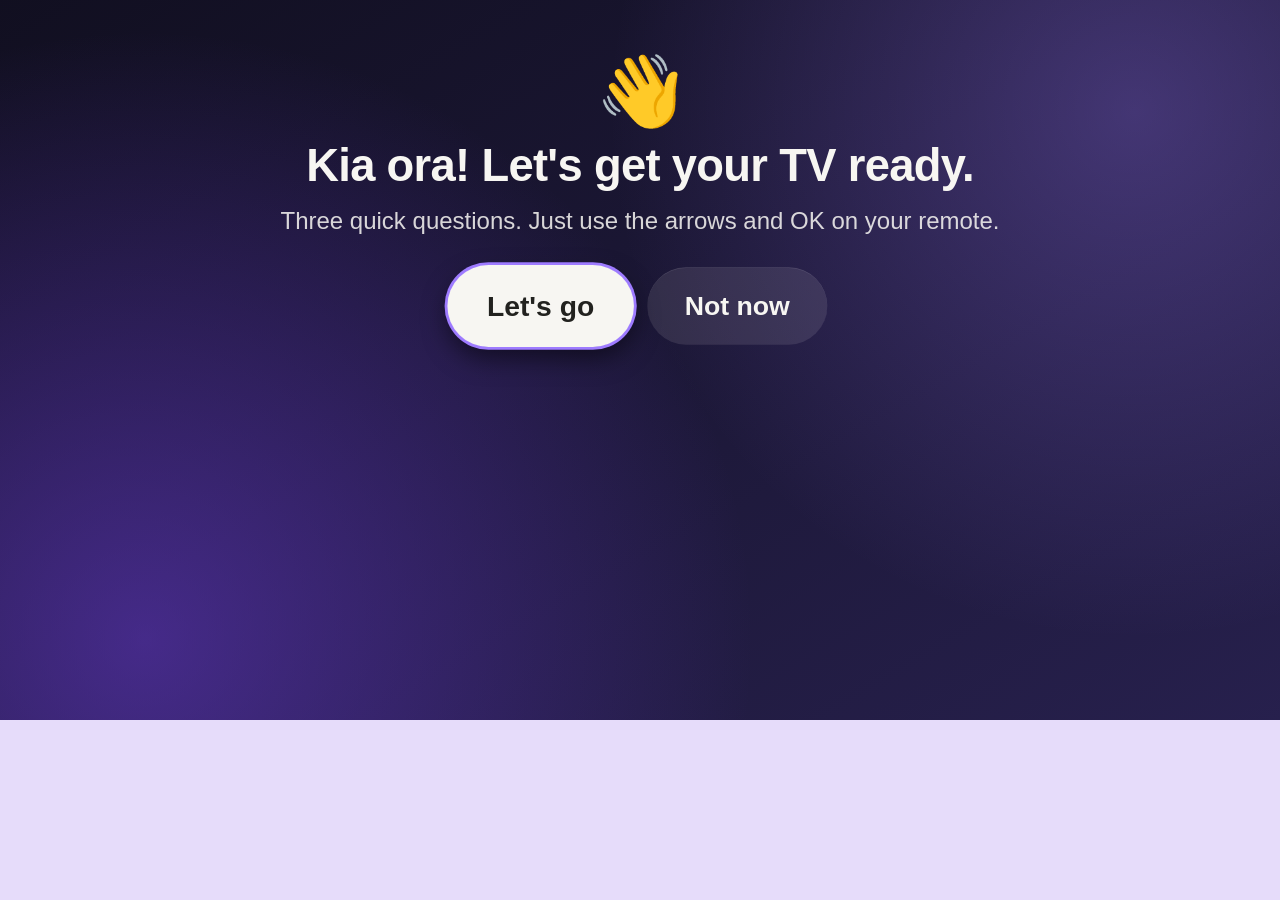
==== commit a8cbacf1: "Getting started on a new TV: three big-button questions, then the Drop Sky check (ADR 0075) The firs" ====
--- a/web/index.html
+++ b/web/index.html
@@ -89,7 +89,6 @@
 <script src="scores.js"></script>
 <script src="chores.js"></script>
 <script src="morning.js"></script>
-<script src="week.js"></script>
 <script src="sleep.js"></script>
 <script src="art.js"></script>
 <script src="outside.js"></script>
@@ -98,6 +97,7 @@
 <script src="screentime.js"></script>
 <script src="kidpicks.js"></script>
 <script src="watched.js"></script>
+<script src="setup.js"></script>
 <script src="home.js"></script>
 </body>
 </html>
--- a/web/beyond.css
+++ b/web/beyond.css
@@ -579,11 +579,19 @@
 .bt-pick.focus .img { box-shadow: 0 0 0 5px #F7F6F2, 0 24px 50px rgba(0, 0, 0, 0.6); }
 .bt-pick.focus .why { display: block; }
 
-/* What's new (web/whatsnew.js, ADR 0075): the last few things, newest first, one button to close. */
-.bt-news .box { position: absolute; left: 200px; top: 64px; width: 1520px; }
-.bt-news .list { margin: 30px 0 30px; }
-.bt-news .item { position: relative; padding: 12px 0 14px 190px; border-top: 1px solid rgba(247, 246, 242, 0.12); }
-.bt-news .when { position: absolute; left: 0; margin-top: 6px; font-size: 24px; font-weight: 600; color: #9E7BFF; }
-.bt-news .what { font-family: 'Sora', 'Inter', Arial, sans-serif; font-size: 34px; font-weight: 600; }
-.bt-news .more { margin-top: 6px; font-size: 26px; color: rgba(247, 246, 242, 0.7); white-space: nowrap; overflow: hidden; text-overflow: ellipsis; }
-.bt-news .empty { font-size: 30px; color: rgba(247, 246, 242, 0.7); }
+/* MARK: - Getting started (setup.js, ADR 0075): big buttons that read from the couch */
+
+.bt-setup .bt-setup-box { position: absolute; left: 140px; right: 140px; top: 80px; text-align: center; }
+.bt-setup-icon { font-size: 104px; line-height: 1.1; }
+.bt-setup-of { margin-top: 14px; font-size: 28px; font-weight: 600; color: rgba(247, 246, 242, 0.6); }
+.bt-setup-title { margin-top: 14px; font-family: 'Sora', 'Inter', Arial, sans-serif; font-size: 68px; font-weight: 700; letter-spacing: -0.015em; }
+.bt-setup-sub { margin: 22px auto 44px; max-width: 1400px; font-size: 36px; line-height: 1.35; color: rgba(247, 246, 242, 0.86); }
+.bt-setup .bt-button.big { height: 116px; line-height: 116px; padding: 0 56px; border-radius: 58px; font-size: 40px; margin: 0 14px; }
+.bt-setup-towns { width: 1640px; margin: -18px auto 14px; }
+.bt-setup .bt-button.town { width: 376px; height: 92px; line-height: 92px; border-radius: 46px; margin: 8px 10px; padding: 0; font-size: 33px; text-align: center; overflow: hidden; }
+.bt-setup-sky { display: -webkit-box; display: -webkit-flex; display: flex; -webkit-box-align: center; -webkit-align-items: center; align-items: center; margin-top: 90px; text-align: left; }
+.bt-setup-words { -webkit-box-flex: 1; -webkit-flex: 1; flex: 1; }
+.bt-setup-sky .bt-setup-sub { margin: 28px 0 0; }
+.bt-setup-address { margin: 24px 0 48px; font-size: 32px; font-weight: 500; color: rgba(247, 246, 242, 0.65); }
+.bt-setup-sky .bt-button.big { margin: 0; }
+.bt-setup-qr { width: 460px; height: 460px; margin-left: 80px; border-radius: 20px; }
--- a/web/table.css
+++ b/web/table.css
@@ -530,7 +530,7 @@
 .bt-morning .ch-foot { top: 950px; }
 .mb-hint { display: inline-block; vertical-align: middle; margin-right: 24px; font-size: 22px; color: rgba(247, 246, 242, 0.55); }
 
-/* Our week, the Sunday family recap (week.js, ADR 0075): points and chores on the left, the thank you and the week's moments on the right. */
+/* Our week, the Sunday family recap (week.js, ADR 0077): points and chores on the left, the thank you and the week's moments on the right. */
 .bt-week .wk-top { position: absolute; left: 120px; right: 120px; top: 60px; }
 .bt-week .wk-panel { position: absolute; padding: 26px 30px; box-sizing: border-box; border-radius: 34px; background: rgba(247, 246, 242, 0.07); overflow: hidden; }
 .bt-week .wk-scores { left: 90px; width: 900px; top: 230px; height: 690px; }
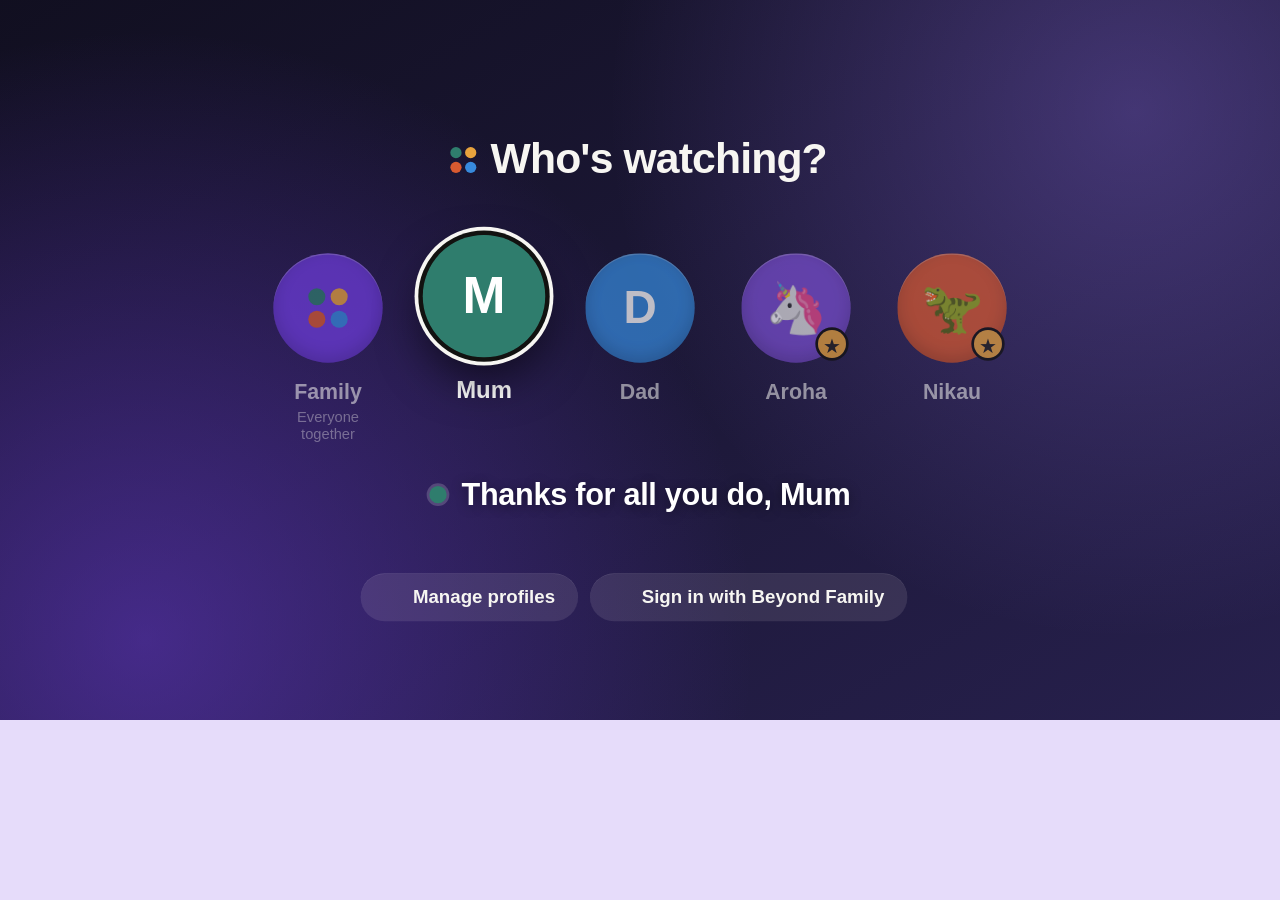
==== commit 2544413a: "What's new on the TV: the newest feature in Today at home, and a What's new screen (ADR 0076) (#145)" ====
--- a/web/index.html
+++ b/web/index.html
@@ -94,10 +94,10 @@
 <script src="outside.js"></script>
 <script src="pets.js"></script>
 <script src="kupu.js"></script>
+<script src="whatsnew.js"></script>
 <script src="screentime.js"></script>
 <script src="kidpicks.js"></script>
 <script src="watched.js"></script>
-<script src="setup.js"></script>
 <script src="home.js"></script>
 </body>
 </html>
--- a/web/beyond.css
+++ b/web/beyond.css
@@ -579,19 +579,11 @@
 .bt-pick.focus .img { box-shadow: 0 0 0 5px #F7F6F2, 0 24px 50px rgba(0, 0, 0, 0.6); }
 .bt-pick.focus .why { display: block; }
 
-/* MARK: - Getting started (setup.js, ADR 0075): big buttons that read from the couch */
-
-.bt-setup .bt-setup-box { position: absolute; left: 140px; right: 140px; top: 80px; text-align: center; }
-.bt-setup-icon { font-size: 104px; line-height: 1.1; }
-.bt-setup-of { margin-top: 14px; font-size: 28px; font-weight: 600; color: rgba(247, 246, 242, 0.6); }
-.bt-setup-title { margin-top: 14px; font-family: 'Sora', 'Inter', Arial, sans-serif; font-size: 68px; font-weight: 700; letter-spacing: -0.015em; }
-.bt-setup-sub { margin: 22px auto 44px; max-width: 1400px; font-size: 36px; line-height: 1.35; color: rgba(247, 246, 242, 0.86); }
-.bt-setup .bt-button.big { height: 116px; line-height: 116px; padding: 0 56px; border-radius: 58px; font-size: 40px; margin: 0 14px; }
-.bt-setup-towns { width: 1640px; margin: -18px auto 14px; }
-.bt-setup .bt-button.town { width: 376px; height: 92px; line-height: 92px; border-radius: 46px; margin: 8px 10px; padding: 0; font-size: 33px; text-align: center; overflow: hidden; }
-.bt-setup-sky { display: -webkit-box; display: -webkit-flex; display: flex; -webkit-box-align: center; -webkit-align-items: center; align-items: center; margin-top: 90px; text-align: left; }
-.bt-setup-words { -webkit-box-flex: 1; -webkit-flex: 1; flex: 1; }
-.bt-setup-sky .bt-setup-sub { margin: 28px 0 0; }
-.bt-setup-address { margin: 24px 0 48px; font-size: 32px; font-weight: 500; color: rgba(247, 246, 242, 0.65); }
-.bt-setup-sky .bt-button.big { margin: 0; }
-.bt-setup-qr { width: 460px; height: 460px; margin-left: 80px; border-radius: 20px; }
+/* What's new (web/whatsnew.js, ADR 0076): the last few things, newest first, one button to close. */
+.bt-news .box { position: absolute; left: 200px; top: 64px; width: 1520px; }
+.bt-news .list { margin: 30px 0 30px; }
+.bt-news .item { position: relative; padding: 12px 0 14px 190px; border-top: 1px solid rgba(247, 246, 242, 0.12); }
+.bt-news .when { position: absolute; left: 0; margin-top: 6px; font-size: 24px; font-weight: 600; color: #9E7BFF; }
+.bt-news .what { font-family: 'Sora', 'Inter', Arial, sans-serif; font-size: 34px; font-weight: 600; }
+.bt-news .more { margin-top: 6px; font-size: 26px; color: rgba(247, 246, 242, 0.7); white-space: nowrap; overflow: hidden; text-overflow: ellipsis; }
+.bt-news .empty { font-size: 30px; color: rgba(247, 246, 242, 0.7); }
--- a/web/table.css
+++ b/web/table.css
@@ -529,43 +529,10 @@
 .mb-row .when { margin-top: 4px; font-size: 22px; color: rgba(247, 246, 242, 0.65); }
 .bt-morning .ch-foot { top: 950px; }
 .mb-hint { display: inline-block; vertical-align: middle; margin-right: 24px; font-size: 22px; color: rgba(247, 246, 242, 0.55); }
-
-/* Our week, the Sunday family recap (week.js, ADR 0077): points and chores on the left, the thank you and the week's moments on the right. */
-.bt-week .wk-top { position: absolute; left: 120px; right: 120px; top: 60px; }
-.bt-week .wk-panel { position: absolute; padding: 26px 30px; box-sizing: border-box; border-radius: 34px; background: rgba(247, 246, 242, 0.07); overflow: hidden; }
-.bt-week .wk-scores { left: 90px; width: 900px; top: 230px; height: 690px; }
-.wk-head { font-family: 'Sora', 'Inter', Arial, sans-serif; font-size: 32px; font-weight: 700; margin-bottom: 14px; }
-.wk-empty { margin: 4px 0 18px; font-size: 25px; line-height: 1.4; color: rgba(247, 246, 242, 0.7); }
-.wk-row { position: relative; height: 92px; margin-top: 8px; padding-left: 94px; }
-.wk-row .avatar { position: absolute; left: 0; top: 6px; }
-.wk-row .mid { margin-right: 200px; padding-top: 10px; }
-.wk-row .name { font-family: 'Sora', 'Inter', Arial, sans-serif; font-size: 30px; font-weight: 700; white-space: nowrap; overflow: hidden; text-overflow: ellipsis; }
-.wk-row .sub { margin-top: 4px; font-size: 22px; color: rgba(247, 246, 242, 0.7); white-space: nowrap; overflow: hidden; text-overflow: ellipsis; }
-.wk-row .pts { position: absolute; right: 0; top: 24px; width: 190px; text-align: right; font-family: 'Sora', 'Inter', Arial, sans-serif; font-size: 32px; font-weight: 700; }
-.wk-row.champ .name, .wk-row.champ .pts { color: #E8A33D; }
-.bt-week .wk-thanks { left: 1030px; right: 90px; top: 230px; height: 370px; padding-left: 40px; background: linear-gradient(135deg, rgba(110, 61, 219, 0.55), rgba(44, 36, 88, 0.85)); }
-.bt-week .wk-thanks.queen { background: linear-gradient(135deg, rgba(232, 163, 61, 0.35), rgba(110, 61, 219, 0.6) 55%, rgba(44, 36, 88, 0.9)); box-shadow: inset 0 0 0 3px rgba(232, 163, 61, 0.6); }
-.wk-thanks .faces { position: absolute; right: 34px; top: 26px; }
-.wk-thanks .faces .avatar { display: inline-block; margin-left: -14px; box-shadow: 0 0 0 4px #2C2458; }
-.wk-thanks .kicker { font-size: 22px; font-weight: 700; letter-spacing: 0.06em; text-transform: uppercase; color: #E8A33D; }
-.wk-thanks .words { margin-top: 70px; font-family: 'Sora', 'Inter', Arial, sans-serif; font-size: 38px; font-weight: 700; line-height: 1.25; max-height: 150px; overflow: hidden; margin-right: 160px; }
-.wk-thanks.grown .words { margin-right: 250px; }
-.wk-thanks .from { position: absolute; left: 40px; bottom: 26px; font-size: 25px; font-style: italic; color: rgba(247, 246, 242, 0.85); }
-.bt-week .wk-moments { left: 1030px; right: 90px; top: 630px; height: 290px; }
-.bt-week .wk-moments.tall { top: 230px; height: 690px; }
-.wk-count { margin-top: -6px; margin-bottom: 12px; font-size: 22px; font-weight: 600; color: #E8A33D; }
-.wk-photos { white-space: nowrap; }
-.wk-photo { position: relative; display: inline-block; width: 176px; height: 140px; margin-right: 14px; border-radius: 20px; background-color: rgba(247, 246, 242, 0.1); background-size: cover; background-position: center;
-  -webkit-transition: -webkit-transform 0.15s; transition: transform 0.15s; }
-.wk-photo .who { position: absolute; left: 10px; bottom: 8px; padding: 2px 10px; border-radius: 12px; background: rgba(13, 12, 24, 0.7); font-size: 18px; font-weight: 600; }
-.wk-photo.focus { -webkit-transform: scale(1.08); transform: scale(1.08); box-shadow: 0 0 0 4px #9E7BFF; }
-.wk-moments.tall .wk-photo { width: 330px; height: 230px; margin-bottom: 14px; }
-.wk-moments.tall .wk-photos { white-space: normal; }
-.wk-win { margin-top: 10px; font-size: 25px; line-height: 1.3; white-space: nowrap; overflow: hidden; text-overflow: ellipsis; }
-.wk-win .who { color: rgba(247, 246, 242, 0.6); }
-.bt-week .wk-foot { position: absolute; left: 0; right: 0; top: 960px; text-align: center; }
-.bt-week .wk-foot .bt-button { margin: 0 12px; }
-.bt-layer.bt-week-photo { background: #0D0C18; }
-.bt-layer.bt-week-photo::before { display: none; }
-.bt-week-photo .pic { position: absolute; left: 0; top: 0; width: 1920px; height: 1080px; background-size: contain; background-repeat: no-repeat; background-position: center; }
-.bt-week-photo .cap { position: absolute; left: 0; right: 0; bottom: 60px; text-align: center; font-family: 'Sora', 'Inter', Arial, sans-serif; font-size: 34px; font-weight: 700; text-shadow: 0 2px 12px rgba(0, 0, 0, 0.8); }
+/* Kea the coach's first-time offer (guides.js, ADR 0075). */
+.bt-coach .gd-box { top: 190px; }
+.bt-coach .sun { font-size: 96px; line-height: 1; margin-bottom: 18px; }
+.bt-coach .bt-sub { max-width: 1100px; margin: 18px auto 0; }
+.bt-coach .bt-buttons { margin-top: 64px; }
+.bt-coach .bt-button { margin: 0 12px; }
+.bt-coach .gd-help { margin-top: 48px; font-size: 26px; color: rgba(247, 246, 242, 0.6); }
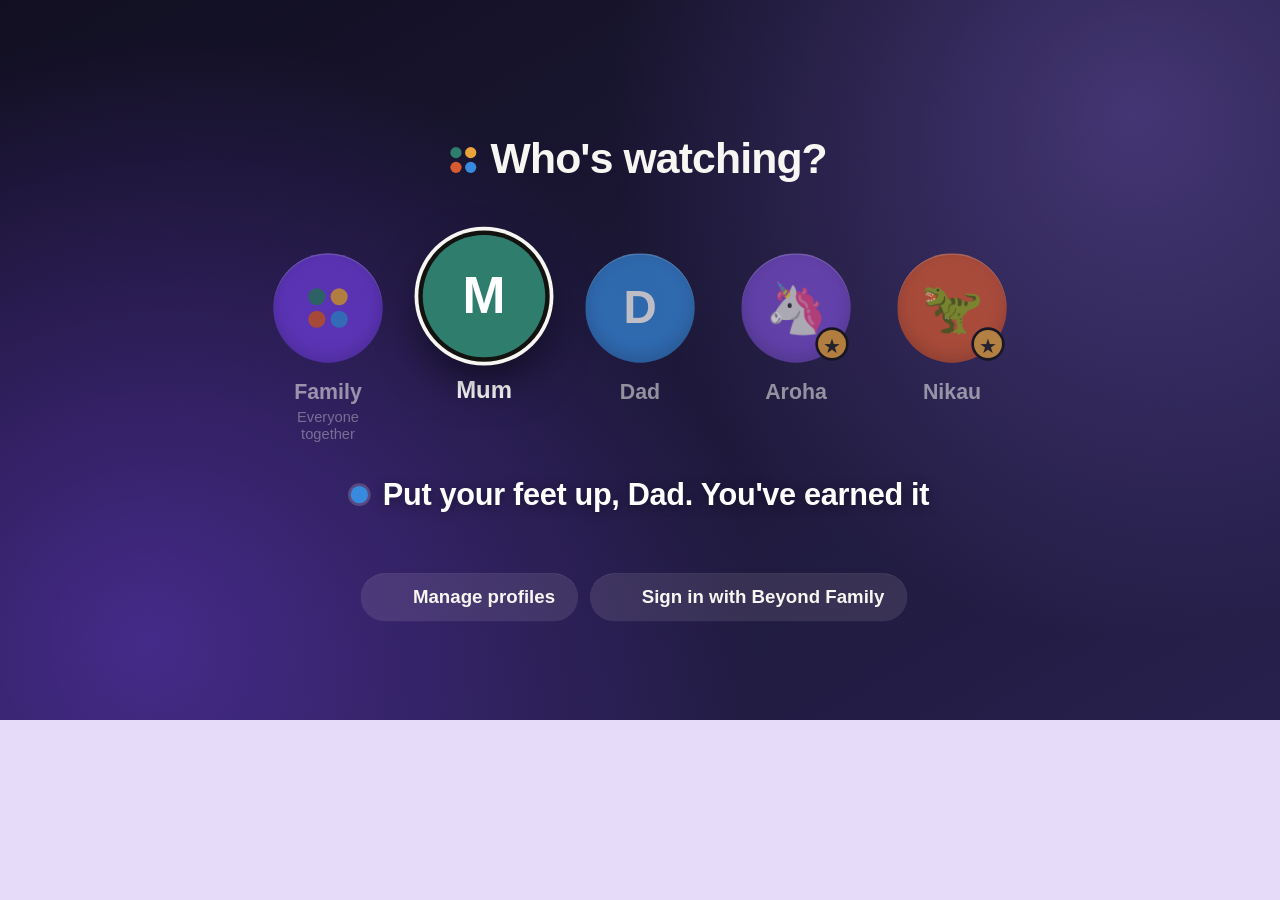
==== commit 2f593ea8: "Merge main (What's new, ADR 0076) into Our week, with its What's new line Co-Authored-By: Claude Opu" ====
--- a/web/index.html
+++ b/web/index.html
@@ -89,6 +89,7 @@
 <script src="scores.js"></script>
 <script src="chores.js"></script>
 <script src="morning.js"></script>
+<script src="week.js"></script>
 <script src="sleep.js"></script>
 <script src="art.js"></script>
 <script src="outside.js"></script>
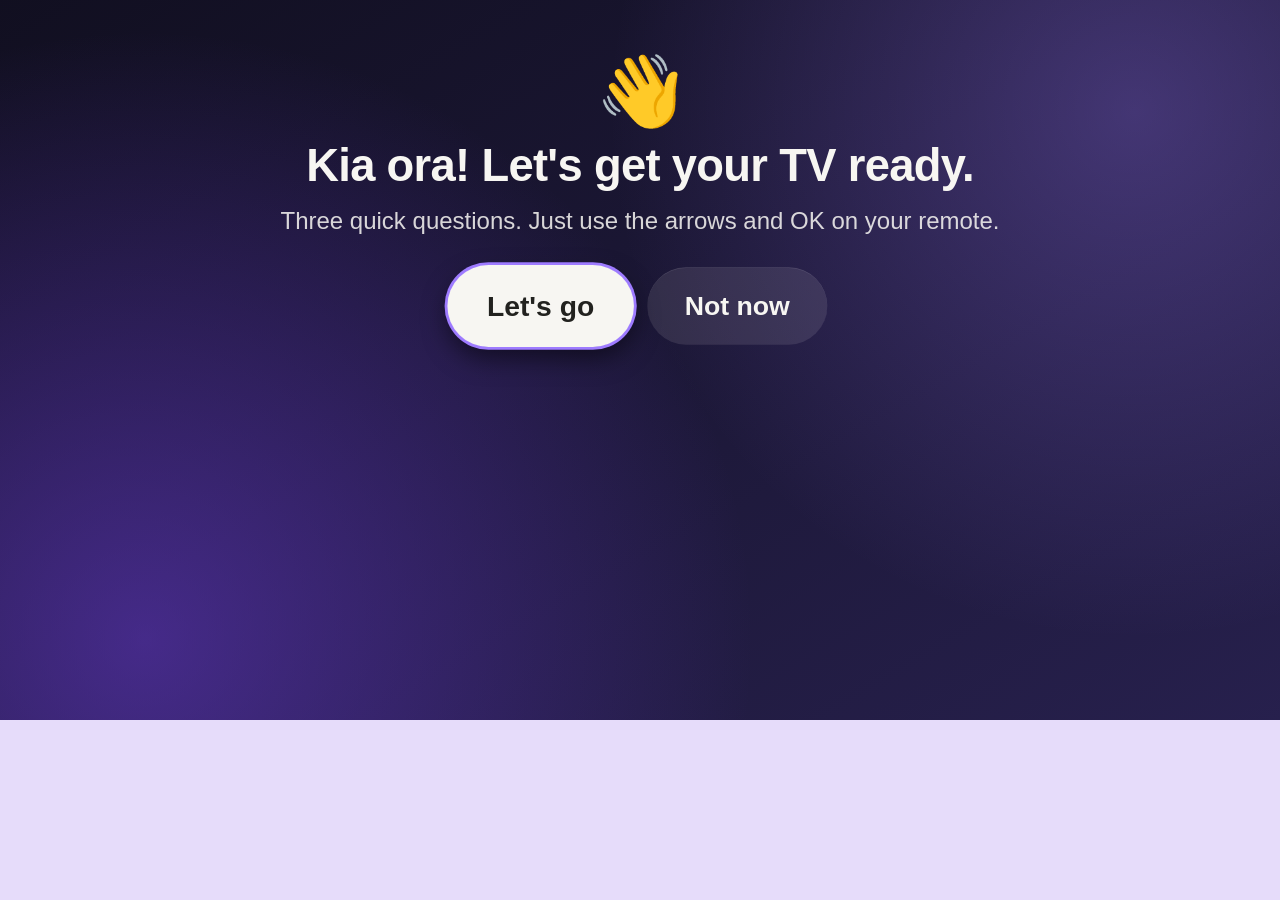
==== commit e620f6b3: "Merge main, and Getting started becomes ADR 0077 (0076 went to What's new) Co-Authored-By: Claude Op" ====
--- a/web/index.html
+++ b/web/index.html
@@ -89,7 +89,6 @@
 <script src="scores.js"></script>
 <script src="chores.js"></script>
 <script src="morning.js"></script>
-<script src="week.js"></script>
 <script src="sleep.js"></script>
 <script src="art.js"></script>
 <script src="outside.js"></script>
@@ -99,6 +98,7 @@
 <script src="screentime.js"></script>
 <script src="kidpicks.js"></script>
 <script src="watched.js"></script>
+<script src="setup.js"></script>
 <script src="home.js"></script>
 </body>
 </html>
--- a/web/beyond.css
+++ b/web/beyond.css
@@ -587,3 +587,19 @@
 .bt-news .what { font-family: 'Sora', 'Inter', Arial, sans-serif; font-size: 34px; font-weight: 600; }
 .bt-news .more { margin-top: 6px; font-size: 26px; color: rgba(247, 246, 242, 0.7); white-space: nowrap; overflow: hidden; text-overflow: ellipsis; }
 .bt-news .empty { font-size: 30px; color: rgba(247, 246, 242, 0.7); }
+/* MARK: - Getting started (setup.js, ADR 0077): big buttons that read from the couch */
+
+.bt-setup .bt-setup-box { position: absolute; left: 140px; right: 140px; top: 80px; text-align: center; }
+.bt-setup-icon { font-size: 104px; line-height: 1.1; }
+.bt-setup-of { margin-top: 14px; font-size: 28px; font-weight: 600; color: rgba(247, 246, 242, 0.6); }
+.bt-setup-title { margin-top: 14px; font-family: 'Sora', 'Inter', Arial, sans-serif; font-size: 68px; font-weight: 700; letter-spacing: -0.015em; }
+.bt-setup-sub { margin: 22px auto 44px; max-width: 1400px; font-size: 36px; line-height: 1.35; color: rgba(247, 246, 242, 0.86); }
+.bt-setup .bt-button.big { height: 116px; line-height: 116px; padding: 0 56px; border-radius: 58px; font-size: 40px; margin: 0 14px; }
+.bt-setup-towns { width: 1640px; margin: -18px auto 14px; }
+.bt-setup .bt-button.town { width: 376px; height: 92px; line-height: 92px; border-radius: 46px; margin: 8px 10px; padding: 0; font-size: 33px; text-align: center; overflow: hidden; }
+.bt-setup-sky { display: -webkit-box; display: -webkit-flex; display: flex; -webkit-box-align: center; -webkit-align-items: center; align-items: center; margin-top: 90px; text-align: left; }
+.bt-setup-words { -webkit-box-flex: 1; -webkit-flex: 1; flex: 1; }
+.bt-setup-sky .bt-setup-sub { margin: 28px 0 0; }
+.bt-setup-address { margin: 24px 0 48px; font-size: 32px; font-weight: 500; color: rgba(247, 246, 242, 0.65); }
+.bt-setup-sky .bt-button.big { margin: 0; }
+.bt-setup-qr { width: 460px; height: 460px; margin-left: 80px; border-radius: 20px; }
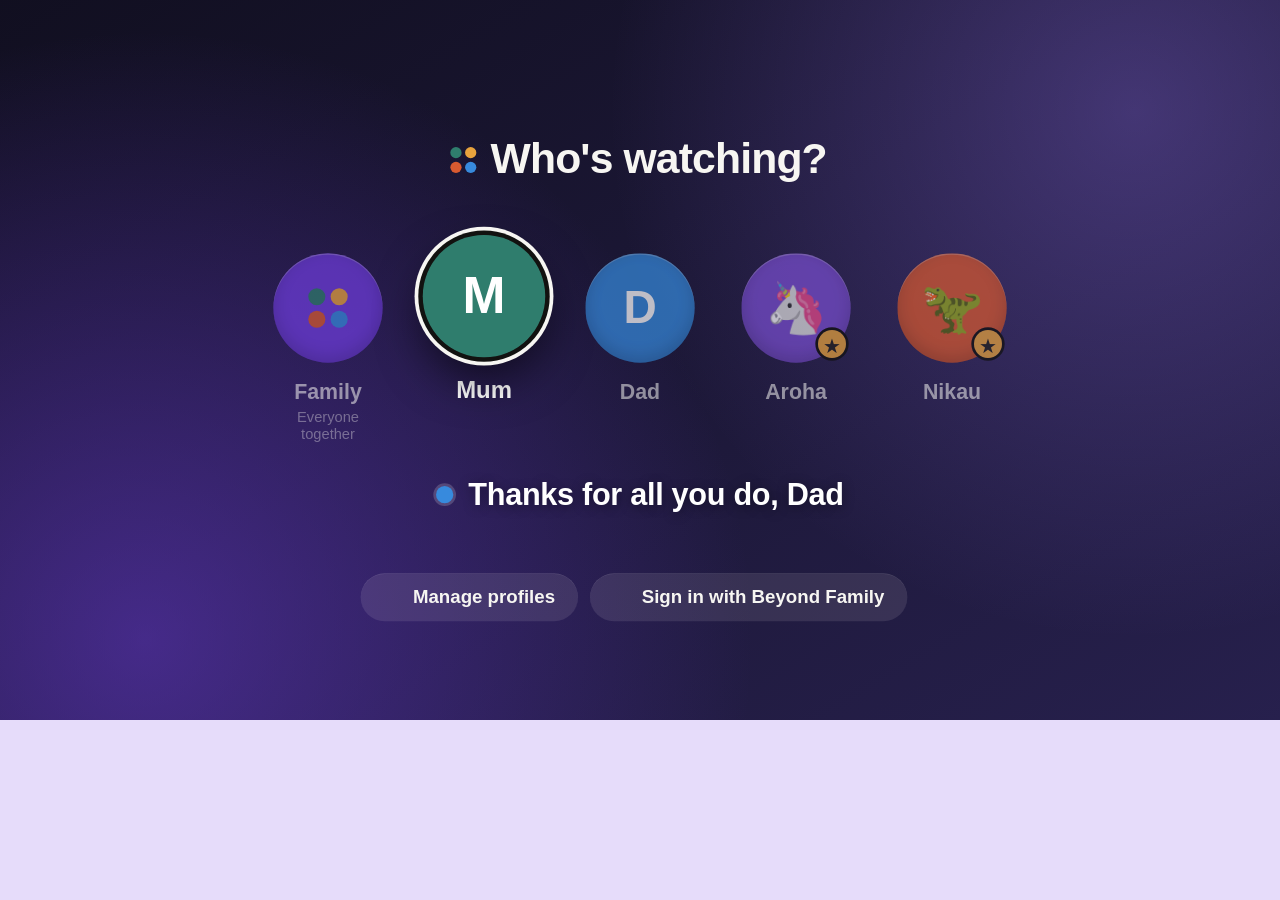
==== commit 27c060a2: "Our week: a Sunday family recap on the TV, with a thank you for Mum (ADR 0077) (#146) * Our week: a " ====
--- a/web/index.html
+++ b/web/index.html
@@ -89,6 +89,7 @@
 <script src="scores.js"></script>
 <script src="chores.js"></script>
 <script src="morning.js"></script>
+<script src="week.js"></script>
 <script src="sleep.js"></script>
 <script src="art.js"></script>
 <script src="outside.js"></script>
@@ -98,7 +99,6 @@
 <script src="screentime.js"></script>
 <script src="kidpicks.js"></script>
 <script src="watched.js"></script>
-<script src="setup.js"></script>
 <script src="home.js"></script>
 </body>
 </html>
--- a/web/table.css
+++ b/web/table.css
@@ -529,6 +529,47 @@
 .mb-row .when { margin-top: 4px; font-size: 22px; color: rgba(247, 246, 242, 0.65); }
 .bt-morning .ch-foot { top: 950px; }
 .mb-hint { display: inline-block; vertical-align: middle; margin-right: 24px; font-size: 22px; color: rgba(247, 246, 242, 0.55); }
+
+/* Our week, the Sunday family recap (week.js, ADR 0077): points and chores on the left, the thank you and the week's moments on the right. */
+.bt-week .wk-top { position: absolute; left: 120px; right: 120px; top: 60px; }
+.bt-week .wk-panel { position: absolute; padding: 26px 30px; box-sizing: border-box; border-radius: 34px; background: rgba(247, 246, 242, 0.07); overflow: hidden; }
+.bt-week .wk-scores { left: 90px; width: 900px; top: 230px; height: 690px; }
+.wk-head { font-family: 'Sora', 'Inter', Arial, sans-serif; font-size: 32px; font-weight: 700; margin-bottom: 14px; }
+.wk-empty { margin: 4px 0 18px; font-size: 25px; line-height: 1.4; color: rgba(247, 246, 242, 0.7); }
+.wk-row { position: relative; height: 92px; margin-top: 8px; padding-left: 94px; }
+.wk-row .avatar { position: absolute; left: 0; top: 6px; }
+.wk-row .mid { margin-right: 200px; padding-top: 10px; }
+.wk-row .name { font-family: 'Sora', 'Inter', Arial, sans-serif; font-size: 30px; font-weight: 700; white-space: nowrap; overflow: hidden; text-overflow: ellipsis; }
+.wk-row .sub { margin-top: 4px; font-size: 22px; color: rgba(247, 246, 242, 0.7); white-space: nowrap; overflow: hidden; text-overflow: ellipsis; }
+.wk-row .pts { position: absolute; right: 0; top: 24px; width: 190px; text-align: right; font-family: 'Sora', 'Inter', Arial, sans-serif; font-size: 32px; font-weight: 700; }
+.wk-row.champ .name, .wk-row.champ .pts { color: #E8A33D; }
+.bt-week .wk-thanks { left: 1030px; right: 90px; top: 230px; height: 370px; padding-left: 40px; background: linear-gradient(135deg, rgba(110, 61, 219, 0.55), rgba(44, 36, 88, 0.85)); }
+.bt-week .wk-thanks.queen { background: linear-gradient(135deg, rgba(232, 163, 61, 0.35), rgba(110, 61, 219, 0.6) 55%, rgba(44, 36, 88, 0.9)); box-shadow: inset 0 0 0 3px rgba(232, 163, 61, 0.6); }
+.wk-thanks .faces { position: absolute; right: 34px; top: 26px; }
+.wk-thanks .faces .avatar { display: inline-block; margin-left: -14px; box-shadow: 0 0 0 4px #2C2458; }
+.wk-thanks .kicker { font-size: 22px; font-weight: 700; letter-spacing: 0.06em; text-transform: uppercase; color: #E8A33D; }
+.wk-thanks .words { margin-top: 70px; font-family: 'Sora', 'Inter', Arial, sans-serif; font-size: 38px; font-weight: 700; line-height: 1.25; max-height: 150px; overflow: hidden; margin-right: 160px; }
+.wk-thanks.grown .words { margin-right: 250px; }
+.wk-thanks .from { position: absolute; left: 40px; bottom: 26px; font-size: 25px; font-style: italic; color: rgba(247, 246, 242, 0.85); }
+.bt-week .wk-moments { left: 1030px; right: 90px; top: 630px; height: 290px; }
+.bt-week .wk-moments.tall { top: 230px; height: 690px; }
+.wk-count { margin-top: -6px; margin-bottom: 12px; font-size: 22px; font-weight: 600; color: #E8A33D; }
+.wk-photos { white-space: nowrap; }
+.wk-photo { position: relative; display: inline-block; width: 176px; height: 140px; margin-right: 14px; border-radius: 20px; background-color: rgba(247, 246, 242, 0.1); background-size: cover; background-position: center;
+  -webkit-transition: -webkit-transform 0.15s; transition: transform 0.15s; }
+.wk-photo .who { position: absolute; left: 10px; bottom: 8px; padding: 2px 10px; border-radius: 12px; background: rgba(13, 12, 24, 0.7); font-size: 18px; font-weight: 600; }
+.wk-photo.focus { -webkit-transform: scale(1.08); transform: scale(1.08); box-shadow: 0 0 0 4px #9E7BFF; }
+.wk-moments.tall .wk-photo { width: 330px; height: 230px; margin-bottom: 14px; }
+.wk-moments.tall .wk-photos { white-space: normal; }
+.wk-win { margin-top: 10px; font-size: 25px; line-height: 1.3; white-space: nowrap; overflow: hidden; text-overflow: ellipsis; }
+.wk-win .who { color: rgba(247, 246, 242, 0.6); }
+.bt-week .wk-foot { position: absolute; left: 0; right: 0; top: 960px; text-align: center; }
+.bt-week .wk-foot .bt-button { margin: 0 12px; }
+.bt-layer.bt-week-photo { background: #0D0C18; }
+.bt-layer.bt-week-photo::before { display: none; }
+.bt-week-photo .pic { position: absolute; left: 0; top: 0; width: 1920px; height: 1080px; background-size: contain; background-repeat: no-repeat; background-position: center; }
+.bt-week-photo .cap { position: absolute; left: 0; right: 0; bottom: 60px; text-align: center; font-family: 'Sora', 'Inter', Arial, sans-serif; font-size: 34px; font-weight: 700; text-shadow: 0 2px 12px rgba(0, 0, 0, 0.8); }
+
 /* Kea the coach's first-time offer (guides.js, ADR 0075). */
 .bt-coach .gd-box { top: 190px; }
 .bt-coach .sun { font-size: 96px; line-height: 1; margin-bottom: 18px; }
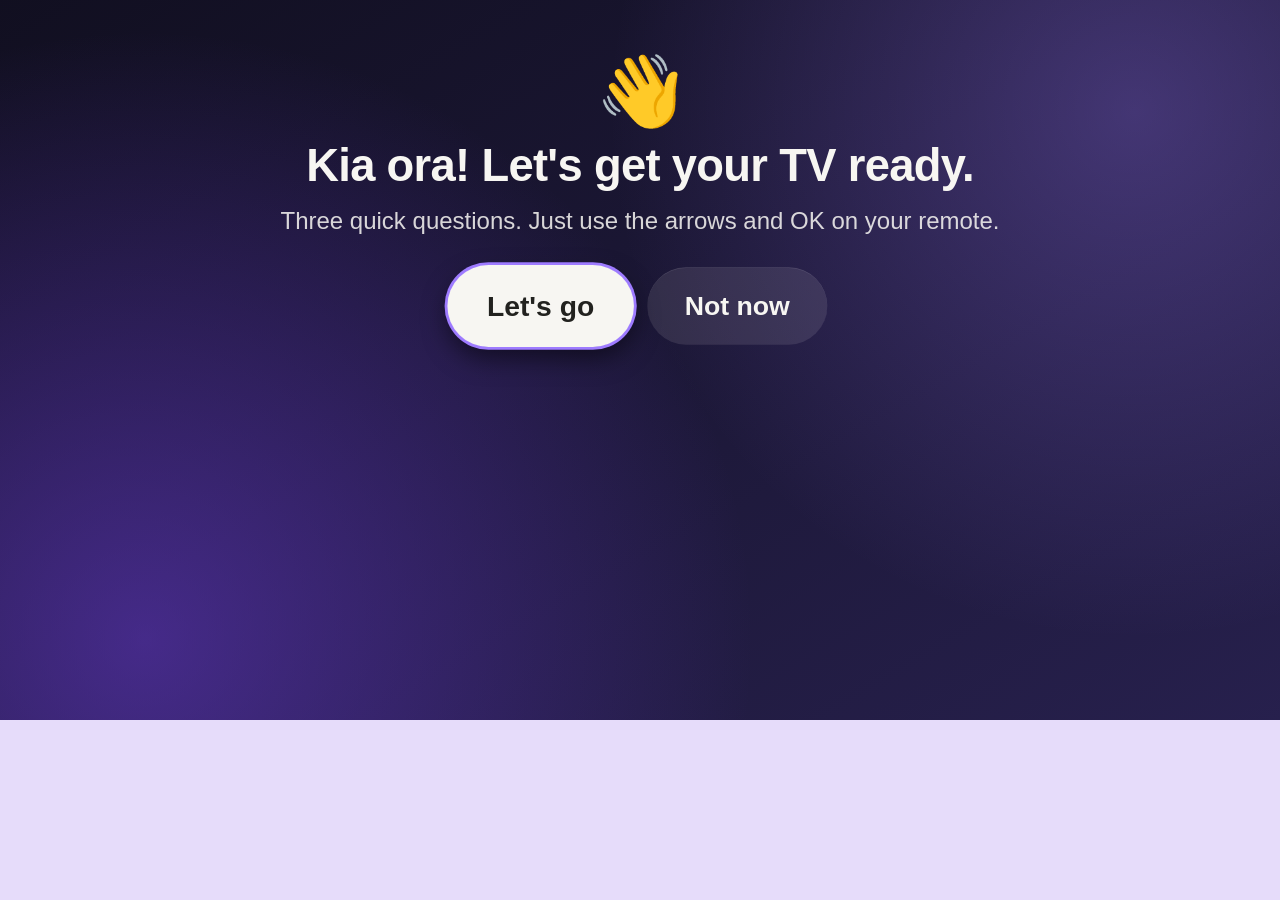
==== commit 3278c88c: "Merge main (Our week) into Getting started; renumber it ADR 0078, add its What's new line Co-Authore" ====
--- a/web/index.html
+++ b/web/index.html
@@ -99,6 +99,7 @@
 <script src="screentime.js"></script>
 <script src="kidpicks.js"></script>
 <script src="watched.js"></script>
+<script src="setup.js"></script>
 <script src="home.js"></script>
 </body>
 </html>
--- a/web/beyond.css
+++ b/web/beyond.css
@@ -587,7 +587,7 @@
 .bt-news .what { font-family: 'Sora', 'Inter', Arial, sans-serif; font-size: 34px; font-weight: 600; }
 .bt-news .more { margin-top: 6px; font-size: 26px; color: rgba(247, 246, 242, 0.7); white-space: nowrap; overflow: hidden; text-overflow: ellipsis; }
 .bt-news .empty { font-size: 30px; color: rgba(247, 246, 242, 0.7); }
-/* MARK: - Getting started (setup.js, ADR 0077): big buttons that read from the couch */
+/* MARK: - Getting started (setup.js, ADR 0078): big buttons that read from the couch */
 
 .bt-setup .bt-setup-box { position: absolute; left: 140px; right: 140px; top: 80px; text-align: center; }
 .bt-setup-icon { font-size: 104px; line-height: 1.1; }
